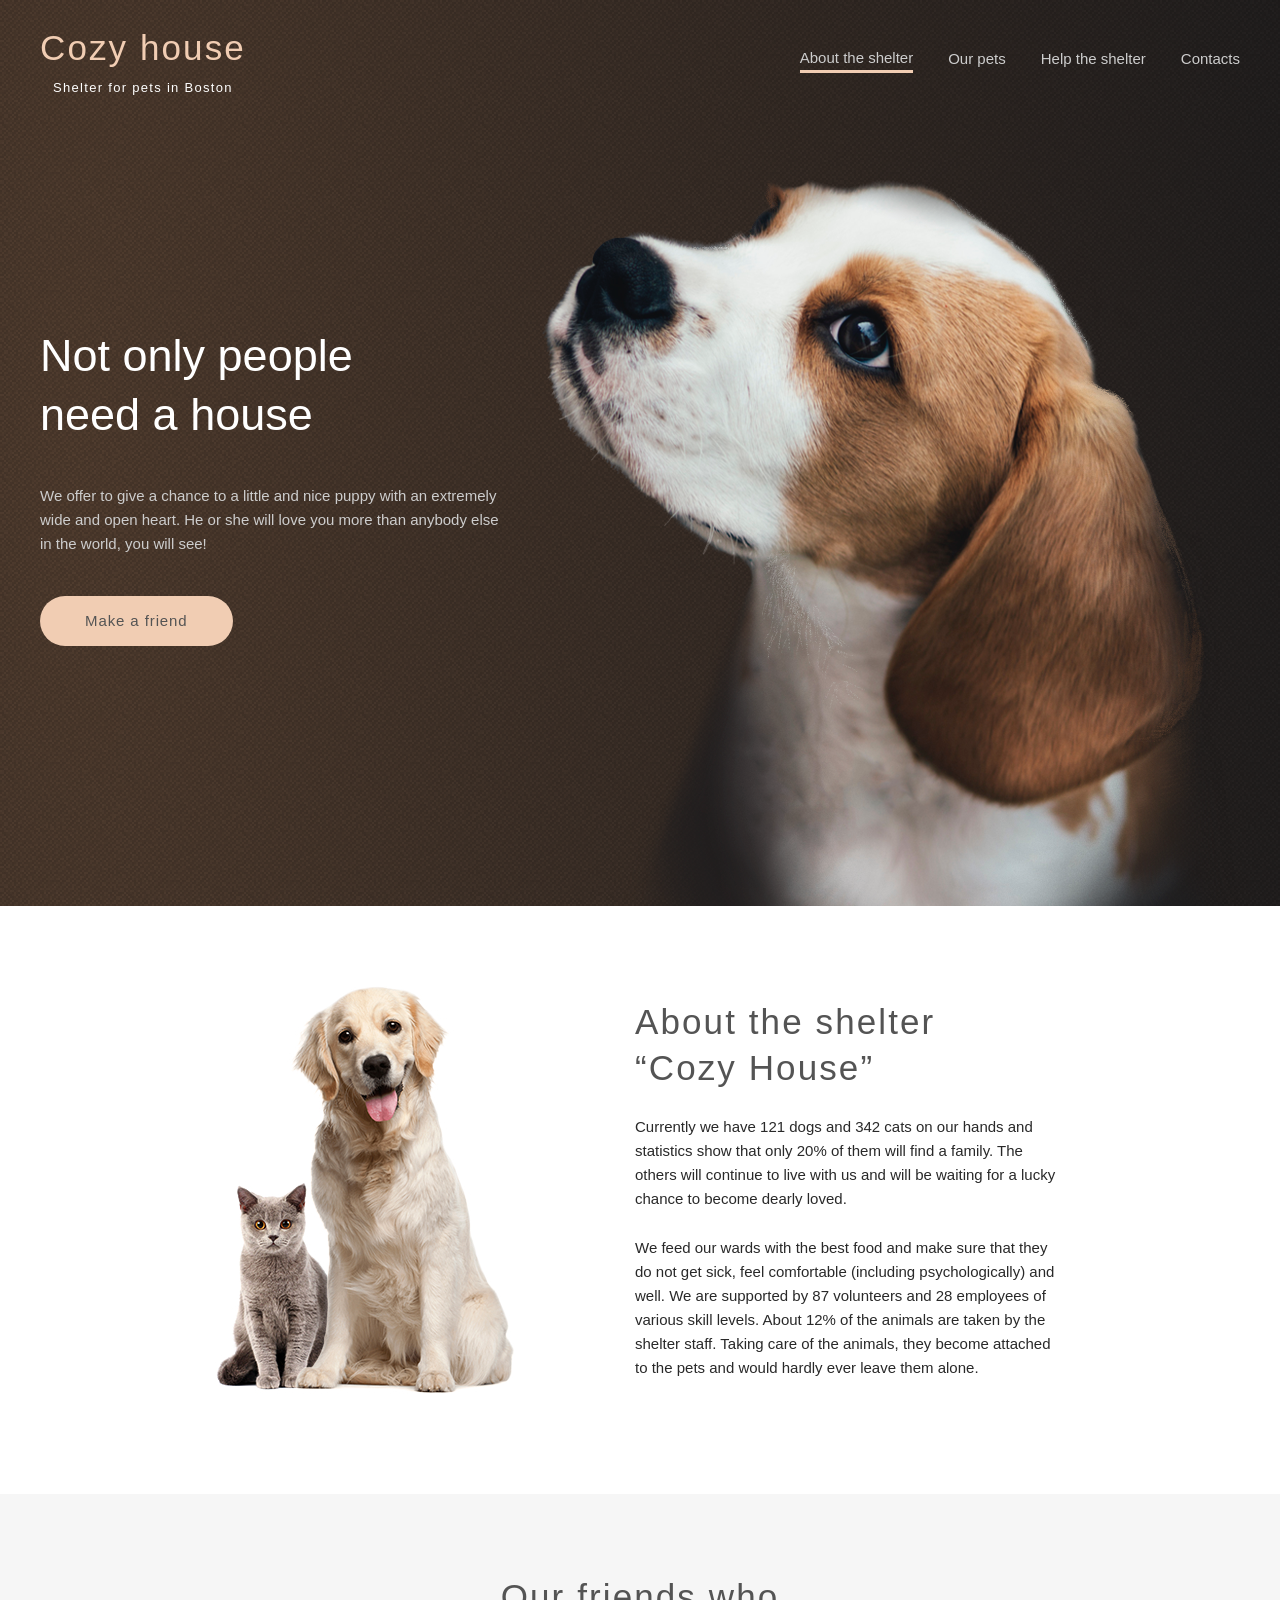
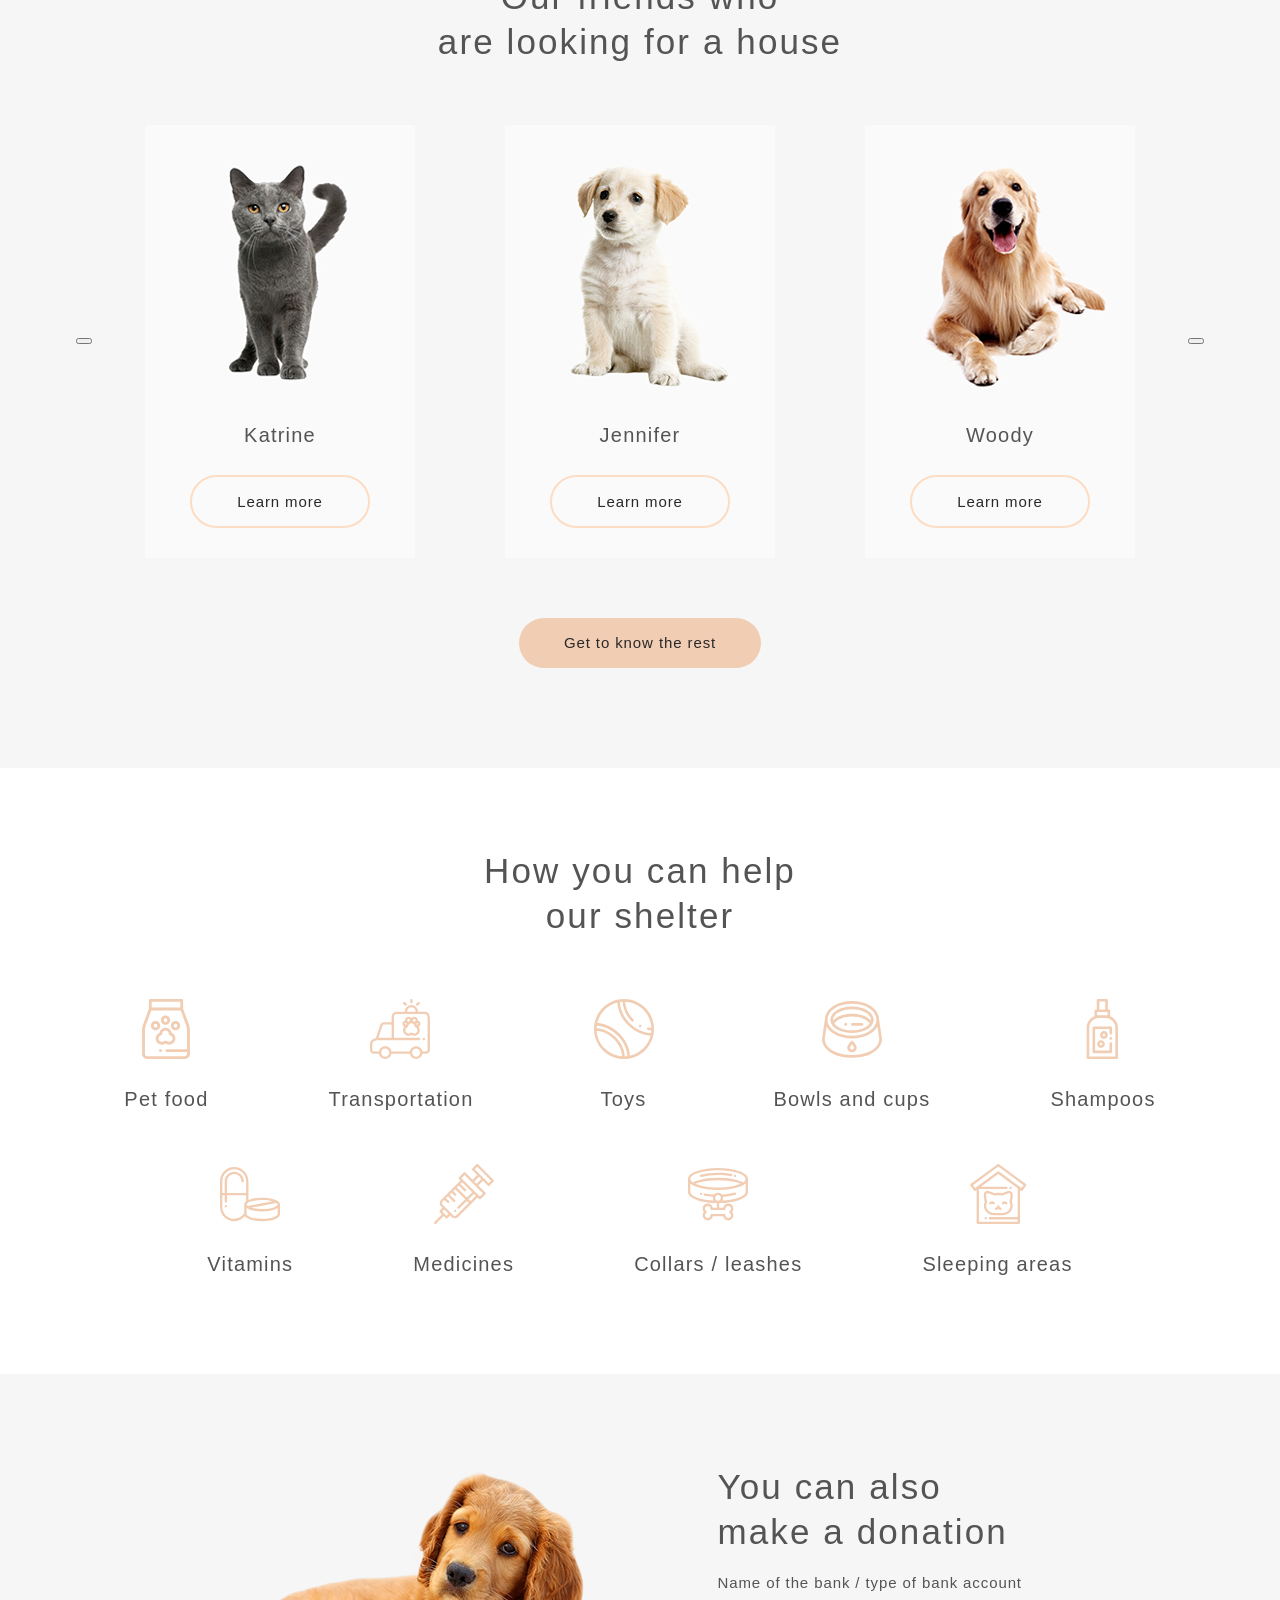
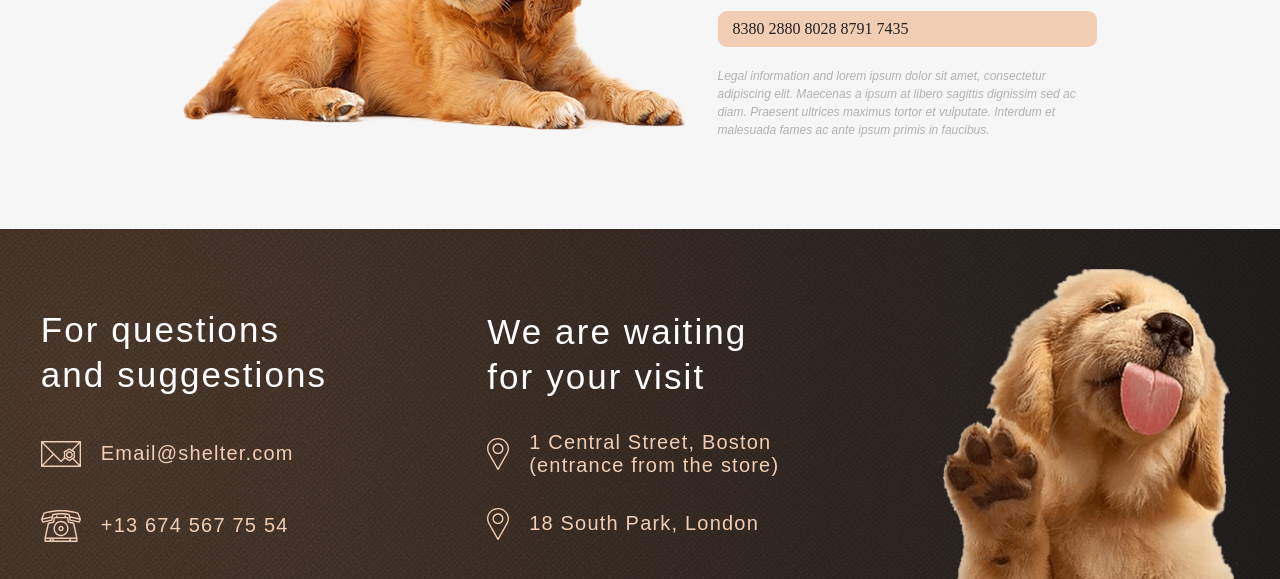
==== index.html @ a7d35040 "style: add style for footer" ====
<!doctype html>
<html lang="en">
  <head>
    <meta charset="UTF-8" />
    <meta name="viewport" content="width=device-width, initial-scale=1.0" />
    <link rel="stylesheet" href="./sass/style.css" />
    <link rel="icon" type="image/jpg" href="./img/about-pets.jpg" />
    <title>Shelter</title>
  </head>
  <body>
    <!-- Header start -->
    <div class="start-screen-wrapper">
      <header class="header">
        <div class="header__container">
          <a href="index.html" class="header__logo">
            <span class="header__title">cozy house</span>
            <span class="header__subtitle">shelter for pets in Boston</span>
          </a>
          <div class="nav">
            <ul class="nav__items">
              <li class="nav__item is-active">
                <a href="#about" class="nav__link">about the shelter</a>
              </li>
              <li class="nav__item">
                <a href="pets.html" class="nav__link">our pets</a>
              </li>
              <li class="nav__item">
                <a href="#help" class="nav__link">help the shelter</a>
              </li>
              <li class="nav__item">
                <a href="#footer" class="nav__link">contacts</a>
              </li>
            </ul>
          </div>
        </div>
      </header>
      <!-- Section startscreen start -->
      <section class="startscreen" id="startscreen">
        <div class="startscreen__content">
          <div class="startscreen__information">
            <h2 class="startscreen__heading">
              not only people<br />need a house
            </h2>
            <p class="startscreen__subheading">
              we offer to give a chance to a little and nice puppy with an
              extremely<br />wide and open heart. He or she will love you more
              than anybody else<br />in the world, you will see!
            </p>
            <a href="#pets" class="startscreen__button">make a friend</a>
          </div>
          <div class="startscreen__image">
            <img
              src="./img/start-screen-puppy.png"
              alt="start-screen-puppy"
              class="startscreen__puppy_image"
            />
          </div>
        </div>
      </section>
      <!-- Section startscreen end -->
    </div>
    <!-- Header end -->
    <!-- Main start -->
    <main>
      <!-- Section about start -->
      <section class="about" id="about">
        <div class="about__content main__content">
          <div class="about__image">
            <img
              src="./img/about-pets.jpg"
              alt="about-pets"
              class="about__pets_image"
            />
          </div>
          <div class="about__information">
            <h3 class="about__heading main__title">
              about the shelter<br />“Cozy House”
            </h3>
            <p class="about__subheading">
              currently we have 121 dogs and 342 cats on our hands and
              statistics show that only 20% of them will find a family. The
              others will continue to live with us and will be waiting for a
              lucky chance to become dearly loved.
            </p>
            <p class="about__subheading">
              we feed our wards with the best food and make sure that they do
              not get sick, feel comfortable (including psychologically) and
              well. We are supported by 87 volunteers and 28 employees of
              various skill levels. About 12% of the animals are taken by the
              shelter staff. Taking care of the animals, they become attached to
              the pets and would hardly ever leave them alone.
            </p>
          </div>
        </div>
      </section>
      <!-- Section pets start -->
      <section class="pets" id="pets">
        <div class="pets__content main__content">
          <h3 class="pets__heading main__title">
            our friends who<br />are looking for a house
          </h3>
          <div class="pets__slider">
            <button
              class="pets__buttons"
              id="prevBtn"
              aria-label="previous slide"
            ></button>
            <div class="pets__cards">
              <div class="pets__card">
                <img
                  src="./img/pets-katrine.png"
                  alt="pets-katrine"
                  class="pets__card_image"
                />
                <p class="pets__cards_desc">katrine</p>
                <a href="#" class="pets__link">learn more</a>
              </div>
              <div class="pets__card">
                <img
                  src=".//img/pets-jennifer.png"
                  alt="pets-jennifer"
                  class="pets__card_image"
                />
                <p class="pets__cards_desc">jennifer</p>
                <a href="#" class="pets__link">learn more</a>
              </div>
              <div class="pets__card">
                <img
                  src="./img/pets-woody.png"
                  alt="pets-woody"
                  class="pets__card_image"
                />
                <p class="pets__cards_desc">woody</p>
                <a href="#" class="pets__link">learn more</a>
              </div>
            </div>
            <button
              class="pets__buttons"
              id="nextBtn"
              aria-label="next slide"
            ></button>
          </div>
          <a href="pets.html" class="pets__button">get to know the rest</a>
        </div>
      </section>
      <!-- Section pets end -->
      <!-- Section help start -->
      <section class="help" id="help">
        <div class="help__content main__content">
          <h3 class="help__heading main__title">
            how you can help<br />
            our shelter
          </h3>
          <div class="help__lists">
            <div class="help__list">
              <img
                src="./img/svg/icon-pet-food.svg"
                alt="icon-pet-food"
                class="help__list_image"
              />
              <h4 class="help__list_text">pet food</h4>
            </div>
            <div class="help__list">
              <img
                src="./img/svg/icon-transportation.svg"
                alt="icon-transportation"
                class="help__list_image"
              />
              <h4 class="help__list_text">transportation</h4>
            </div>
            <div class="help__list">
              <img
                src="./img/svg/icon-toys.svg"
                alt="icon-toys"
                class="help__list_image"
              />
              <h4 class="help__list_text">toys</h4>
            </div>
            <div class="help__list">
              <img
                src="./img/svg/icon-bowls-and-cups.svg"
                alt="icon-bowls-and-cups"
                class="help__list_image"
              />
              <h4 class="help__list_text">bowls and cups</h4>
            </div>
            <div class="help__list">
              <img
                src="./img/svg/icon-shampoos.svg"
                alt="icon-shampoos"
                class="help__list_image"
              />
              <h4 class="help__list_text">shampoos</h4>
            </div>
            <div class="help__list">
              <img
                src="./img/svg/icon-vitamins.svg"
                alt="icon-vitamins"
                class="help__list_image"
              />
              <h4 class="help__list_text">vitamins</h4>
            </div>
            <div class="help__list">
              <img
                src="./img/svg/icon-medicines.svg"
                alt="icon-medicines"
                class="help__list_image"
              />
              <h4 class="help__list_text">medicines</h4>
            </div>
            <div class="help__list">
              <img
                src="./img/svg/icon-collars-leashes.svg"
                alt="icon-collars-leashes"
                class="help__list_image"
              />
              <h4 class="help__list_text">collars / leashes</h4>
            </div>
            <div class="help__list">
              <img
                src="./img/svg/icon-sleeping-area.svg"
                alt="icon-sleeping-area"
                class="help__list_image"
              />
              <h4 class="help__list_text">sleeping areas</h4>
            </div>
          </div>
        </div>
      </section>
      <!-- Section help end -->
      <!-- Section donation start -->
      <section class="donation" id="donation">
        <div class="donation__content main__content">
          <div class="donation__image">
            <img
              src="./img/donation-dog.png"
              alt="donation-dog"
              class="donation__image_dog"
            />
          </div>
          <div class="donation__description">
            <h3 class="donation__heading main__title">
              you can also<br />make a donation
            </h3>
            <h4 class="donation__subheading">
              name of the bank / type of bank account
            </h4>
            <div class="donation__credit">8380 2880 8028 8791 7435</div>
            <p class="donation__information">
              Legal information and lorem ipsum dolor sit amet, consectetur
              adipiscing elit. Maecenas a ipsum at libero sagittis dignissim sed
              ac diam. Praesent ultrices maximus tortor et vulputate. Interdum
              et malesuada fames ac ante ipsum primis in faucibus.
            </p>
          </div>
        </div>
      </section>
      <!-- Section donation end -->
    </main>
    <!-- Main end -->
    <!-- Footer start -->
    <footer class="footer" id="footer">
      <div class="footer__wrapper">
        <div class="footer__content">
          <div class="footer__table footer__table_contact">
            <h3 class="footer__title">for questions<br />and suggestions</h3>
            <div class="footer__mail footer__card">
              <img
                src="./img/svg/icon-email.svg"
                alt="icon-email"
                class="footer__images"
              />
              <a href="mailto:email@shelter.com" class="footer__text"
                >email@shelter.com</a
              >
            </div>
            <div class="footer__phone footer__card">
              <img
                src="./img/svg/icon-phone.svg"
                alt="icon-phone"
                class="footer__images"
              />
              <h4 class="footer__text">+13 674 567 75 54</h4>
            </div>
          </div>
          <div class="footer__table footer__table_location">
            <h3 class="footer__title">we are waiting<br />for your visit</h3>
            <div class="footer__boston footer__card">
              <img
                src="./img/svg/icon-marker.svg"
                alt="icon-marker"
                class="footer__images"
              />
              <h4 class="footer__text">
                1 Central Street, Boston<br />(entrance from the store)
              </h4>
            </div>
            <div class="footer__london footer__card">
              <img
                src="./img/svg/icon-marker.svg"
                alt="icon-marker"
                class="footer__images"
              />
              <h4 class="footer__text">18 South Park, London</h4>
            </div>
          </div>
          <div class="footer__image">
            <img
              src="./img/footer-puppy.png"
              alt="footer-puppy"
              class="footer__image_puppy"
            />
          </div>
        </div>
      </div>
    </footer>
  </body>
</html>
---- sass/style.css ----
/* http://meyerweb.com/eric/tools/css/reset/
   v2.0-modified | 20110126
   License: none (public domain)
*/
html, body, div, span, applet, object, iframe,
h1, h2, h3, h4, h5, h6, p, blockquote, pre,
a, abbr, acronym, address, big, cite, code,
del, dfn, em, img, ins, kbd, q, s, samp,
small, strike, strong, sub, sup, tt, var,
b, u, i, center,
dl, dt, dd, ol, ul, li,
fieldset, form, label, legend,
table, caption, tbody, tfoot, thead, tr, th, td,
article, aside, canvas, details, embed,
figure, figcaption, footer, header, hgroup,
menu, nav, output, ruby, section, summary,
time, mark, audio, video {
  margin: 0;
  padding: 0;
  border: 0;
  font-size: 100%;
  font: inherit;
  vertical-align: baseline;
}

/* make sure to set some focus styles for accessibility */
:focus {
  outline: 0;
}

/* HTML5 display-role reset for older browsers */
article, aside, details, figcaption, figure,
footer, header, hgroup, menu, nav, section {
  display: block;
}

body {
  line-height: 1;
}

ol, ul {
  list-style: none;
}

blockquote, q {
  quotes: none;
}

blockquote:before, blockquote:after,
q:before, q:after {
  content: "";
  content: none;
}

table {
  border-collapse: collapse;
  border-spacing: 0;
}

input[type=search]::-webkit-search-cancel-button,
input[type=search]::-webkit-search-decoration,
input[type=search]::-webkit-search-results-button,
input[type=search]::-webkit-search-results-decoration {
  -webkit-appearance: none;
  -moz-appearance: none;
}

input[type=search] {
  -webkit-appearance: none;
  -moz-appearance: none;
  box-sizing: content-box;
}

textarea {
  overflow: auto;
  vertical-align: top;
  resize: vertical;
}

/**
 * Correct `inline-block` display not defined in IE 6/7/8/9 and Firefox 3.
 */
audio,
canvas,
video {
  display: inline-block;
  *display: inline;
  *zoom: 1;
  max-width: 100%;
}

/**
 * Prevent modern browsers from displaying `audio` without controls.
 * Remove excess height in iOS 5 devices.
 */
audio:not([controls]) {
  display: none;
  height: 0;
}

/**
 * Address styling not present in IE 7/8/9, Firefox 3, and Safari 4.
 * Known issue: no IE 6 support.
 */
[hidden] {
  display: none;
}

/**
 * 1. Correct text resizing oddly in IE 6/7 when body `font-size` is set using
 *    `em` units.
 * 2. Prevent iOS text size adjust after orientation change, without disabling
 *    user zoom.
 */
html {
  font-size: 100%; /* 1 */
  -webkit-text-size-adjust: 100%; /* 2 */
  -ms-text-size-adjust: 100%; /* 2 */
}

/**
 * Address `outline` inconsistency between Chrome and other browsers.
 */
a:focus {
  outline: thin dotted;
}

/**
 * Improve readability when focused and also mouse hovered in all browsers.
 */
a:active,
a:hover {
  outline: 0;
}

/**
 * 1. Remove border when inside `a` element in IE 6/7/8/9 and Firefox 3.
 * 2. Improve image quality when scaled in IE 7.
 */
img {
  border: 0; /* 1 */
  -ms-interpolation-mode: bicubic; /* 2 */
}

/**
 * Address margin not present in IE 6/7/8/9, Safari 5, and Opera 11.
 */
figure {
  margin: 0;
}

/**
 * Correct margin displayed oddly in IE 6/7.
 */
form {
  margin: 0;
}

/**
 * Define consistent border, margin, and padding.
 */
fieldset {
  border: 1px solid #c0c0c0;
  margin: 0 2px;
  padding: 0.35em 0.625em 0.75em;
}

/**
 * 1. Correct color not being inherited in IE 6/7/8/9.
 * 2. Correct text not wrapping in Firefox 3.
 * 3. Correct alignment displayed oddly in IE 6/7.
 */
legend {
  border: 0; /* 1 */
  padding: 0;
  white-space: normal; /* 2 */
  *margin-left: -7px; /* 3 */
}

/**
 * 1. Correct font size not being inherited in all browsers.
 * 2. Address margins set differently in IE 6/7, Firefox 3+, Safari 5,
 *    and Chrome.
 * 3. Improve appearance and consistency in all browsers.
 */
button,
input,
select,
textarea {
  font-size: 100%; /* 1 */
  margin: 0; /* 2 */
  vertical-align: baseline; /* 3 */
  *vertical-align: middle; /* 3 */
}

/**
 * Address Firefox 3+ setting `line-height` on `input` using `!important` in
 * the UA stylesheet.
 */
button,
input {
  line-height: normal;
}

/**
 * Address inconsistent `text-transform` inheritance for `button` and `select`.
 * All other form control elements do not inherit `text-transform` values.
 * Correct `button` style inheritance in Chrome, Safari 5+, and IE 6+.
 * Correct `select` style inheritance in Firefox 4+ and Opera.
 */
button,
select {
  text-transform: none;
}

/**
 * 1. Avoid the WebKit bug in Android 4.0.* where (2) destroys native `audio`
 *    and `video` controls.
 * 2. Correct inability to style clickable `input` types in iOS.
 * 3. Improve usability and consistency of cursor style between image-type
 *    `input` and others.
 * 4. Remove inner spacing in IE 7 without affecting normal text inputs.
 *    Known issue: inner spacing remains in IE 6.
 */
button,
html input[type=button],
input[type=reset],
input[type=submit] {
  -webkit-appearance: button; /* 2 */
  cursor: pointer; /* 3 */
  *overflow: visible; /* 4 */
}

/**
 * Re-set default cursor for disabled elements.
 */
button[disabled],
html input[disabled] {
  cursor: default;
}

/**
 * 1. Address box sizing set to content-box in IE 8/9.
 * 2. Remove excess padding in IE 8/9.
 * 3. Remove excess padding in IE 7.
 *    Known issue: excess padding remains in IE 6.
 */
input[type=checkbox],
input[type=radio] {
  box-sizing: border-box; /* 1 */
  padding: 0; /* 2 */
  *height: 13px; /* 3 */
  *width: 13px; /* 3 */
}

/**
 * 1. Address `appearance` set to `searchfield` in Safari 5 and Chrome.
 * 2. Address `box-sizing` set to `border-box` in Safari 5 and Chrome
 *    (include `-moz` to future-proof).
 */
input[type=search] {
  -webkit-appearance: textfield; /* 1 */ /* 2 */
  box-sizing: content-box;
}

/**
 * Remove inner padding and search cancel button in Safari 5 and Chrome
 * on OS X.
 */
input[type=search]::-webkit-search-cancel-button,
input[type=search]::-webkit-search-decoration {
  -webkit-appearance: none;
}

/**
 * Remove inner padding and border in Firefox 3+.
 */
button::-moz-focus-inner,
input::-moz-focus-inner {
  border: 0;
  padding: 0;
}

/**
 * 1. Remove default vertical scrollbar in IE 6/7/8/9.
 * 2. Improve readability and alignment in all browsers.
 */
textarea {
  overflow: auto; /* 1 */
  vertical-align: top; /* 2 */
}

/**
 * Remove most spacing between table cells.
 */
table {
  border-collapse: collapse;
  border-spacing: 0;
}

html,
button,
input,
select,
textarea {
  color: #222;
}

::-moz-selection {
  background: #b3d4fc;
  text-shadow: none;
}

::selection {
  background: #b3d4fc;
  text-shadow: none;
}

img {
  vertical-align: middle;
}

fieldset {
  border: 0;
  margin: 0;
  padding: 0;
}

textarea {
  resize: vertical;
}

.chromeframe {
  margin: 0.2em 0;
  background: #ccc;
  color: #000;
  padding: 0.2em 0;
}

.start-screen-wrapper {
  background: url(/img/noise_transparent@2x.png), radial-gradient(110.67% 538.64% at 5.73% 50%, #513d2f 0%, #1a1a1c 100%), #211f20;
}

.header .header__container {
  max-width: 1200px;
  padding-top: 25px;
  margin: 0 auto;
  display: flex;
  justify-content: space-between;
  align-items: center;
  flex-direction: row;
  flex-wrap: wrap;
  gap: 0;
}
.header .header__container .header__logo {
  display: flex;
  justify-content: center;
  align-items: center;
  flex-direction: column;
  flex-wrap: wrap;
  gap: 10px;
  text-decoration: none;
}
.header .header__container .header__logo .header__title {
  font-family: "Georgia", "Arial", sans-serif;
  font-size: 35px;
  font-weight: 400;
  line-height: 130%;
  letter-spacing: 0.06em;
  color: #f1cdb3;
}
.header .header__container .header__logo .header__subtitle {
  font-family: "Arial", "Georgia", sans-serif;
  font-weight: 400;
  font-size: 13px;
  letter-spacing: 0.1em;
  color: #ffffff;
}
.header .header__container .header__logo ::first-letter {
  text-transform: uppercase;
}

.startscreen .startscreen__content {
  max-width: 1200px;
  margin: 84px auto 0 auto;
  display: flex;
  justify-content: space-between;
  align-items: center;
  flex-direction: row;
  flex-wrap: wrap;
  gap: 42px;
}
.startscreen .startscreen__information {
  display: flex;
  justify-content: space-between;
  align-items: start;
  flex-direction: column;
  flex-wrap: wrap;
  gap: 40px;
  padding-bottom: 110px;
}
.startscreen .startscreen__information .startscreen__heading {
  font-family: "Georgia", "Arial", sans-serif;
  font-size: 45px;
  font-weight: 400;
  line-height: 130%;
  color: #ffffff;
}
.startscreen .startscreen__information ::first-letter {
  text-transform: uppercase;
}
.startscreen .startscreen__information .startscreen__subheading {
  font-family: "Arial", "Georgia", sans-serif;
  font-size: 15px;
  font-weight: 400;
  line-height: 160%;
  color: #cdcdcd;
}
.startscreen .startscreen__information .startscreen__button {
  font-family: "Georgia", "Arial", sans-serif;
  font-size: 15px;
  font-weight: 400;
  line-height: 130%;
  letter-spacing: 0.06em;
  color: #545454;
  text-decoration: none;
  padding: 15px 45px;
  background-color: #f1cdb3;
  border-radius: 100px;
}
.startscreen .startscreen__information .startscreen__button:hover {
  transition: background-color 0.3s ease;
  background-color: #fddcc4;
}

section {
  margin: 0;
}

.main__content {
  max-width: 1200px;
  margin: 0 auto;
}

::first-letter {
  text-transform: uppercase;
}

.main__title {
  font-family: "Georgia", "Arial", sans-serif;
  font-size: 35px;
  font-weight: 400;
  line-height: 130%;
  letter-spacing: 0.06em;
  color: #545454;
}

.about {
  padding: 80px 0 100px;
  background-color: #ffffff;
}
.about .about__content {
  display: flex;
  justify-content: center;
  align-items: center;
  flex-direction: row;
  flex-wrap: wrap;
  gap: 120px;
}
.about .about__content .about__information {
  max-width: 430px;
  display: flex;
  justify-content: center;
  align-items: start;
  flex-direction: column;
  flex-wrap: wrap;
  gap: 25px;
}
.about .about__content .about__subheading {
  color: #292929;
  font-family: "Arial", "Georgia", sans-serif;
  font-size: 15px;
  font-weight: 400;
  line-height: 160%;
}

.pets {
  padding: 80px 0 100px;
  background-color: #f6f6f6;
}
.pets .pets__content {
  display: flex;
  justify-content: center;
  align-items: center;
  flex-direction: column;
  flex-wrap: wrap;
  gap: 60px;
}
.pets .pets__content .pets__heading {
  text-align: center;
}
.pets .pets__content .pets__button {
  font-family: "Georgia", "Arial", sans-serif;
  font-size: 15px;
  font-weight: 400;
  line-height: 130%;
  letter-spacing: 0.06em;
  color: #292929;
  text-decoration: none;
  padding: 15px 45px;
  background-color: #f1cdb3;
  border-radius: 100px;
}
.pets .pets__content .pets__button:hover {
  transition: background-color 0.3s ease;
  background-color: #fddcc4;
}

.help {
  padding: 80px 0 100px;
  background-color: #ffffff;
}
.help .help__content {
  display: flex;
  justify-content: center;
  align-items: center;
  flex-direction: column;
  flex-wrap: wrap;
  gap: 60px;
}
.help .help__content .help__heading {
  text-align: center;
}
.help .help__content .help__lists {
  display: flex;
  justify-content: center;
  align-items: center;
  flex-direction: row;
  flex-wrap: wrap;
  gap: 55px 120px;
}
.help .help__content .help__lists .help__list {
  display: flex;
  justify-content: center;
  align-items: center;
  flex-direction: column;
  flex-wrap: wrap;
  gap: 30px;
}
.help .help__content .help__lists .help__list .help__list_text {
  font-family: "Georgia", "Arial", sans-serif;
  font-size: 20px;
  font-weight: 400;
  letter-spacing: 0.06em;
  text-align: center;
  color: #545454;
}

.donation {
  padding: 90px 0 90px;
  background-color: #f6f6f6;
}
.donation .donation__content {
  display: flex;
  justify-content: center;
  align-items: center;
  flex-direction: row;
  flex-wrap: wrap;
  gap: 30px;
}
.donation .donation__content .donation__description {
  display: flex;
  justify-content: center;
  align-items: start;
  flex-direction: column;
  flex-wrap: wrap;
  gap: 20px;
  max-width: 380px;
}
.donation .donation__content .donation__description .donation__subheading {
  font-family: "Georgia", "Arial", sans-serif;
  font-weight: 400;
  font-size: 15px;
  letter-spacing: 0.06em;
  color: #545454;
  line-height: 110%;
}
.donation .donation__content .donation__description .donation__credit {
  background-color: #f1cdb3;
  border-radius: 9px;
  padding: 10px 15px;
  max-width: 349px;
  width: 100%;
}
.donation .donation__content .donation__description .donation__information {
  font-family: "Arial", "Georgia", sans-serif;
  font-weight: 400;
  font-style: italic;
  font-size: 12px;
  color: #b2b2b2;
  line-height: 150%;
}

.footer {
  background: url(/img/noise_transparent@2x.png), radial-gradient(110.67% 538.64% at 5.73% 50%, #513d2f 0%, #1a1a1c 100%), #211f20;
}
.footer .footer__wrapper {
  max-width: 1200px;
  margin: 0 auto;
}

.footer__content {
  padding-top: 40px;
  display: flex;
  justify-content: center;
  align-items: center;
  flex-direction: row;
  flex-wrap: wrap;
  gap: 160px;
}
.footer__content .footer__table_contact {
  display: flex;
  justify-content: center;
  align-items: start;
  flex-direction: column;
  flex-wrap: wrap;
  gap: 40px;
}
.footer__content .footer__table_location {
  display: flex;
  justify-content: center;
  align-items: start;
  flex-direction: column;
  flex-wrap: wrap;
  gap: 31px;
}

.footer__title {
  font-family: "Georgia", "Arial", sans-serif;
  font-size: 35px;
  font-weight: 400;
  line-height: 130%;
  letter-spacing: 0.06em;
  color: #ffffff;
}

.footer__card {
  display: flex;
  justify-content: center;
  align-items: center;
  flex-direction: row;
  flex-wrap: wrap;
  gap: 20px;
}
.footer__card .footer__text {
  font-family: "Georgia", "Arial", sans-serif;
  font-weight: 400;
  font-size: 20px;
  letter-spacing: 0.06em;
  color: #545454;
  line-height: 115%;
  color: #f1cdb3;
  text-decoration: none;
}
.footer__card .footer__text:hover {
  cursor: pointer;
  opacity: 0.6;
  transition: opacity 0.3s ease;
}

.nav .nav__items {
  display: flex;
  justify-content: space-between;
  align-items: center;
  flex-direction: row;
  flex-wrap: wrap;
  gap: 35px;
}
.nav .nav__items .is-active {
  color: #ffffff;
}
.nav .nav__items .is-active::after {
  content: "";
  display: block;
  width: 100%;
  height: 3px;
  transition: background-color 0.3s ease;
  background-color: #f1cdb3;
}
.nav .nav__link {
  font-family: "Arial", "Georgia", sans-serif;
  font-weight: 400;
  font-size: 15px;
  line-height: 160%;
  color: #cdcdcd;
  -webkit-text-decoration: #ffffff;
          text-decoration: #ffffff;
}
.nav .nav__link:hover {
  transition: color 0.3s ease;
  color: #ffffff;
}
.nav .nav__link:active::after {
  content: "";
  display: block;
  width: 100%;
  height: 3px;
  transition: background-color 0.3s ease;
  background-color: #f1cdb3;
}
.nav ::first-letter {
  text-transform: uppercase;
}

.pets__slider {
  display: flex;
  justify-content: center;
  align-items: center;
  flex-direction: row;
  flex-wrap: wrap;
  gap: 53px;
}
.pets__slider .pets__cards {
  display: flex;
  justify-content: center;
  align-items: center;
  flex-direction: row;
  flex-wrap: wrap;
  gap: 90px;
}
.pets__slider .pets__cards .pets__card {
  background-color: #fafafa;
  display: flex;
  justify-content: center;
  align-items: center;
  flex-direction: column;
  flex-wrap: wrap;
  gap: 30px;
}
.pets__slider .pets__cards .pets__card:hover {
  cursor: pointer;
  box-shadow: 0 2px 35px 14px rgba(13, 13, 13, 0.04);
  transition: background-color 0.3s ease;
}
.pets__slider .pets__cards .pets__card:hover .pets__card_image {
  background-color: #f6f6f6;
}
.pets__slider .pets__cards .pets__card:hover .pets__link {
  background-color: #fddcc4;
}
.pets__slider .pets__cards .pets__card .pets__cards_desc {
  color: #545454;
  font-family: "Georgia", "Arial", sans-serif;
  font-size: 20px;
  font-weight: 400;
  letter-spacing: 0.06em;
  text-align: center;
}
.pets__slider .pets__cards .pets__card .pets__link {
  margin-bottom: 30px;
  font-family: "Georgia", "Arial", sans-serif;
  font-size: 15px;
  font-weight: 400;
  line-height: 130%;
  letter-spacing: 0.06em;
  color: #292929;
  text-decoration: none;
  padding: 15px 45px;
  background-color: #fafafa;
  border-radius: 100px;
  border: 2px solid #fddcc4;
}/*# sourceMappingURL=style.css.map */
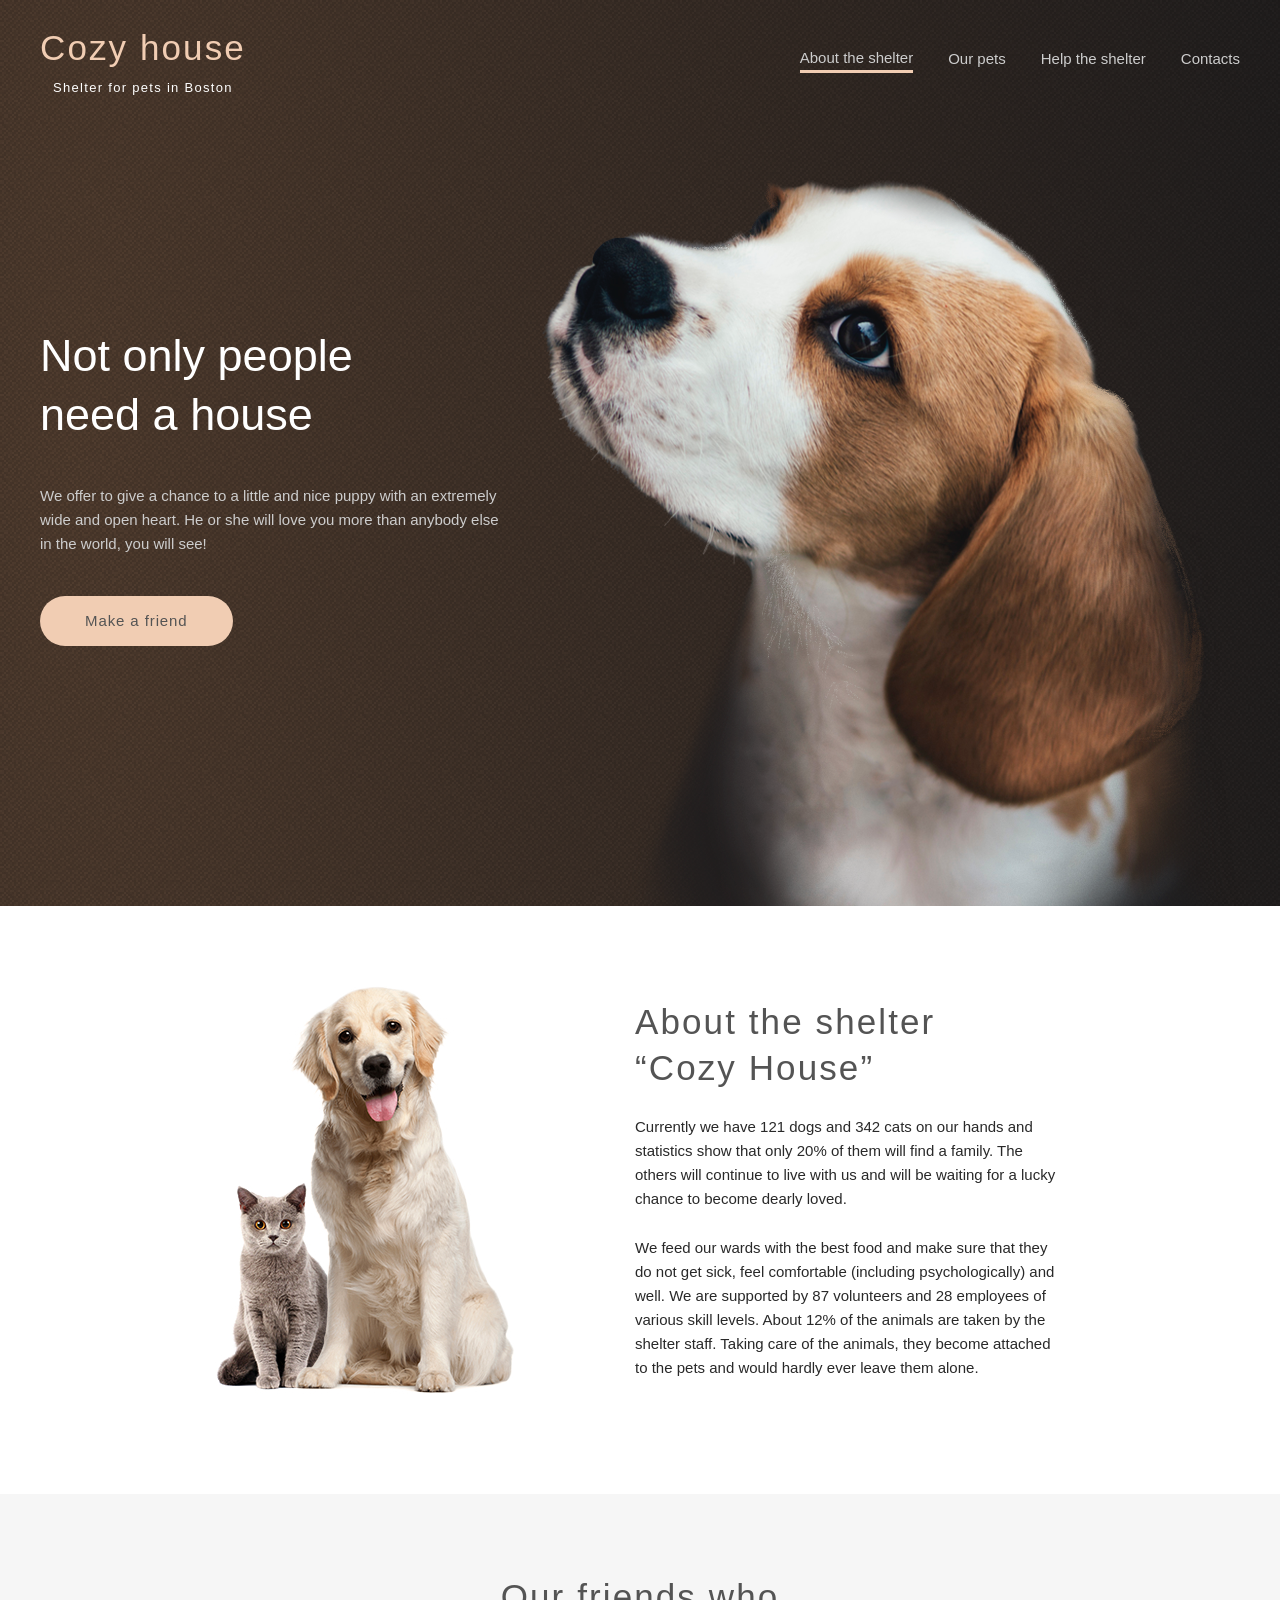
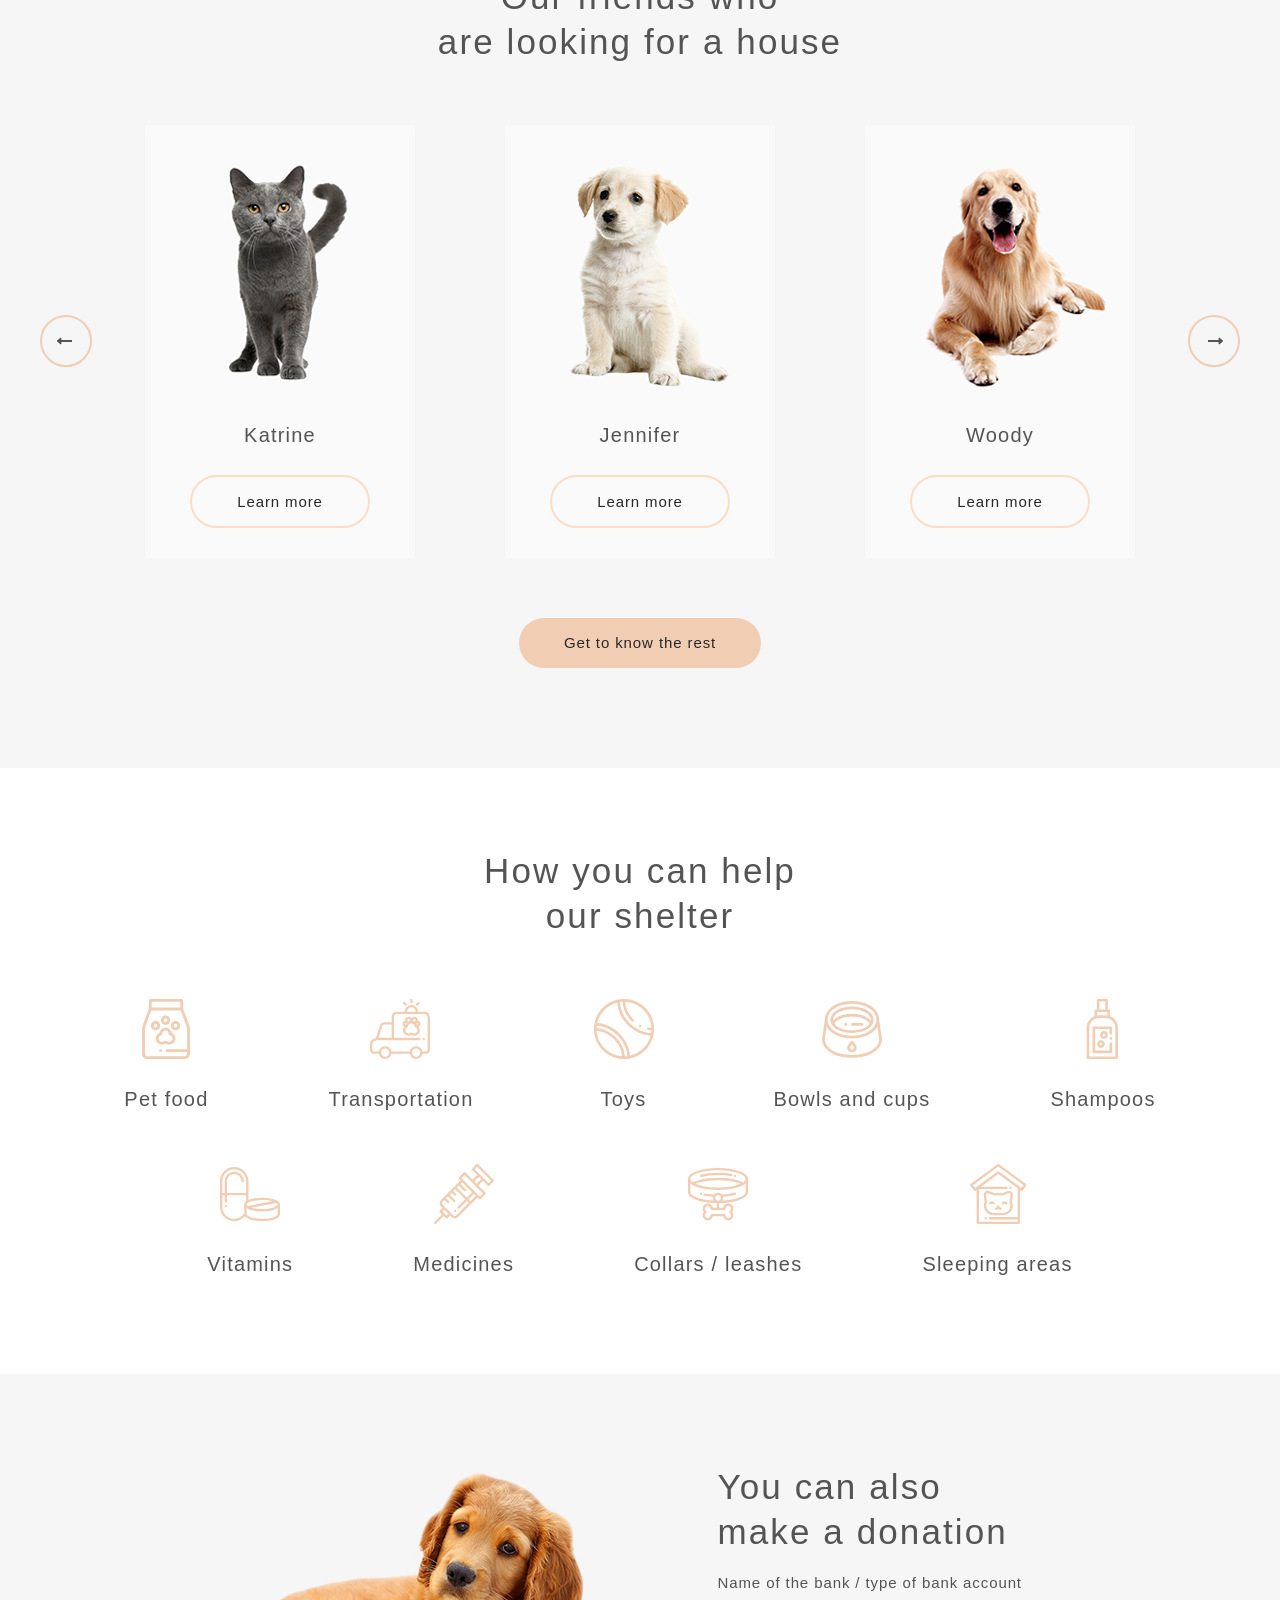
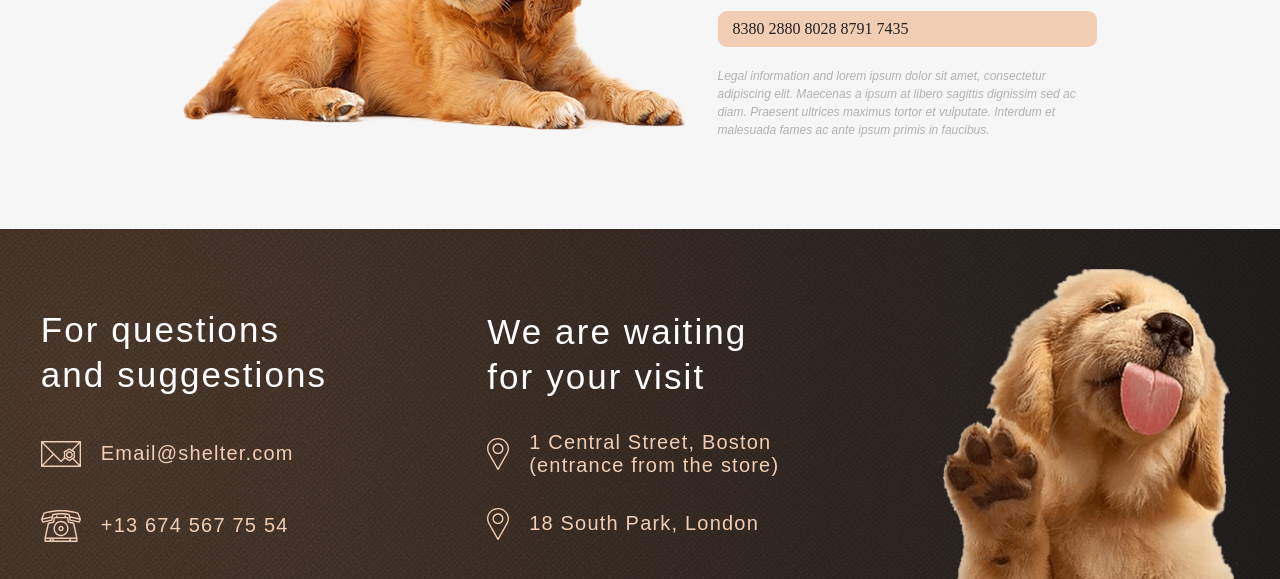
==== commit ac23753b: "style: add style for buttons(main-page)" ====
--- a/index.html
+++ b/index.html
@@ -101,7 +101,7 @@
           </h3>
           <div class="pets__slider">
             <button
-              class="pets__buttons"
+              class="pets__buttons pets__buttons_left"
               id="prevBtn"
               aria-label="previous slide"
             ></button>
@@ -135,7 +135,7 @@
               </div>
             </div>
             <button
-              class="pets__buttons"
+              class="pets__buttons pets__buttons_right"
               id="nextBtn"
               aria-label="next slide"
             ></button>
@@ -280,7 +280,9 @@
                 alt="icon-phone"
                 class="footer__images"
               />
-              <h4 class="footer__text">+13 674 567 75 54</h4>
+              <a href="tel:+136745677554" class="footer__text"
+                >+13 674 567 75 54</a
+              >
             </div>
           </div>
           <div class="footer__table footer__table_location">
@@ -291,9 +293,14 @@
                 alt="icon-marker"
                 class="footer__images"
               />
-              <h4 class="footer__text">
+              <a
+                href="https://maps.google.com/?q=1+Central+Street,+Boston"
+                class="footer__text"
+                target="_blank"
+                rel="noopener noreferrer"
+              >
                 1 Central Street, Boston<br />(entrance from the store)
-              </h4>
+              </a>
             </div>
             <div class="footer__london footer__card">
               <img
@@ -301,7 +308,14 @@
                 alt="icon-marker"
                 class="footer__images"
               />
-              <h4 class="footer__text">18 South Park, London</h4>
+              <a
+                href="https://maps.google.com/?q=18+South+Park,+London"
+                class="footer__text"
+                target="_blank"
+                rel="noopener noreferrer"
+              >
+                18 South Park, London
+              </a>
             </div>
           </div>
           <div class="footer__image">
--- a/sass/style.css
+++ b/sass/style.css
@@ -467,6 +467,13 @@
   flex-wrap: wrap;
   gap: 120px;
 }
+.about .about__content .about__image:hover {
+  cursor: pointer;
+  border-radius: 50%;
+  transform: scale(1.05);
+  box-shadow: 0 2px 35px 14px rgba(13, 13, 13, 0.04);
+  transition: transform 0.3s ease, box-shadow 0.3s ease;
+}
 .about .about__content .about__information {
   max-width: 430px;
   display: flex;
@@ -546,6 +553,14 @@
   flex-direction: column;
   flex-wrap: wrap;
   gap: 30px;
+}
+.help .help__content .help__lists .help__list:hover {
+  cursor: pointer;
+  opacity: 0.9;
+  transition: opacity 0.3s ease;
+}
+.help .help__content .help__lists .help__list:hover .help__list_text {
+  color: #f1cdb3;
 }
 .help .help__content .help__lists .help__list .help__list_text {
   font-family: "Georgia", "Arial", sans-serif;
@@ -652,6 +667,11 @@
   flex-wrap: wrap;
   gap: 20px;
 }
+.footer__card:hover {
+  cursor: pointer;
+  opacity: 0.6;
+  transition: opacity 0.3s ease;
+}
 .footer__card .footer__text {
   font-family: "Georgia", "Arial", sans-serif;
   font-weight: 400;
@@ -661,11 +681,6 @@
   line-height: 115%;
   color: #f1cdb3;
   text-decoration: none;
-}
-.footer__card .footer__text:hover {
-  cursor: pointer;
-  opacity: 0.6;
-  transition: opacity 0.3s ease;
 }
 
 .nav .nav__items {
@@ -769,4 +784,43 @@
   background-color: #fafafa;
   border-radius: 100px;
   border: 2px solid #fddcc4;
+}
+
+.pets__buttons {
+  width: 52px;
+  height: 52px;
+  border-radius: 100px;
+  border: 2px solid #f1cdb3;
+  background-color: #f6f6f6;
+  cursor: pointer;
+  position: relative;
+}
+.pets__buttons::before {
+  content: "";
+  position: absolute;
+  top: 50%;
+  left: 18px;
+  width: 14px;
+  height: 2px;
+  background-color: #545454;
+  transform: translateY(-50%);
+}
+.pets__buttons::after {
+  content: "";
+  position: absolute;
+  top: 50%;
+  left: 27px;
+  width: 3px;
+  height: 3px;
+  border-top: 2px solid #545454;
+  border-right: 2px solid #545454;
+  transform: translateY(-50%) rotate(45deg);
+}
+.pets__buttons:hover {
+  background-color: #fddcc4;
+  border-color: #fddcc4;
+}
+
+.pets__buttons_left {
+  transform: rotate(180deg);
 }/*# sourceMappingURL=style.css.map */
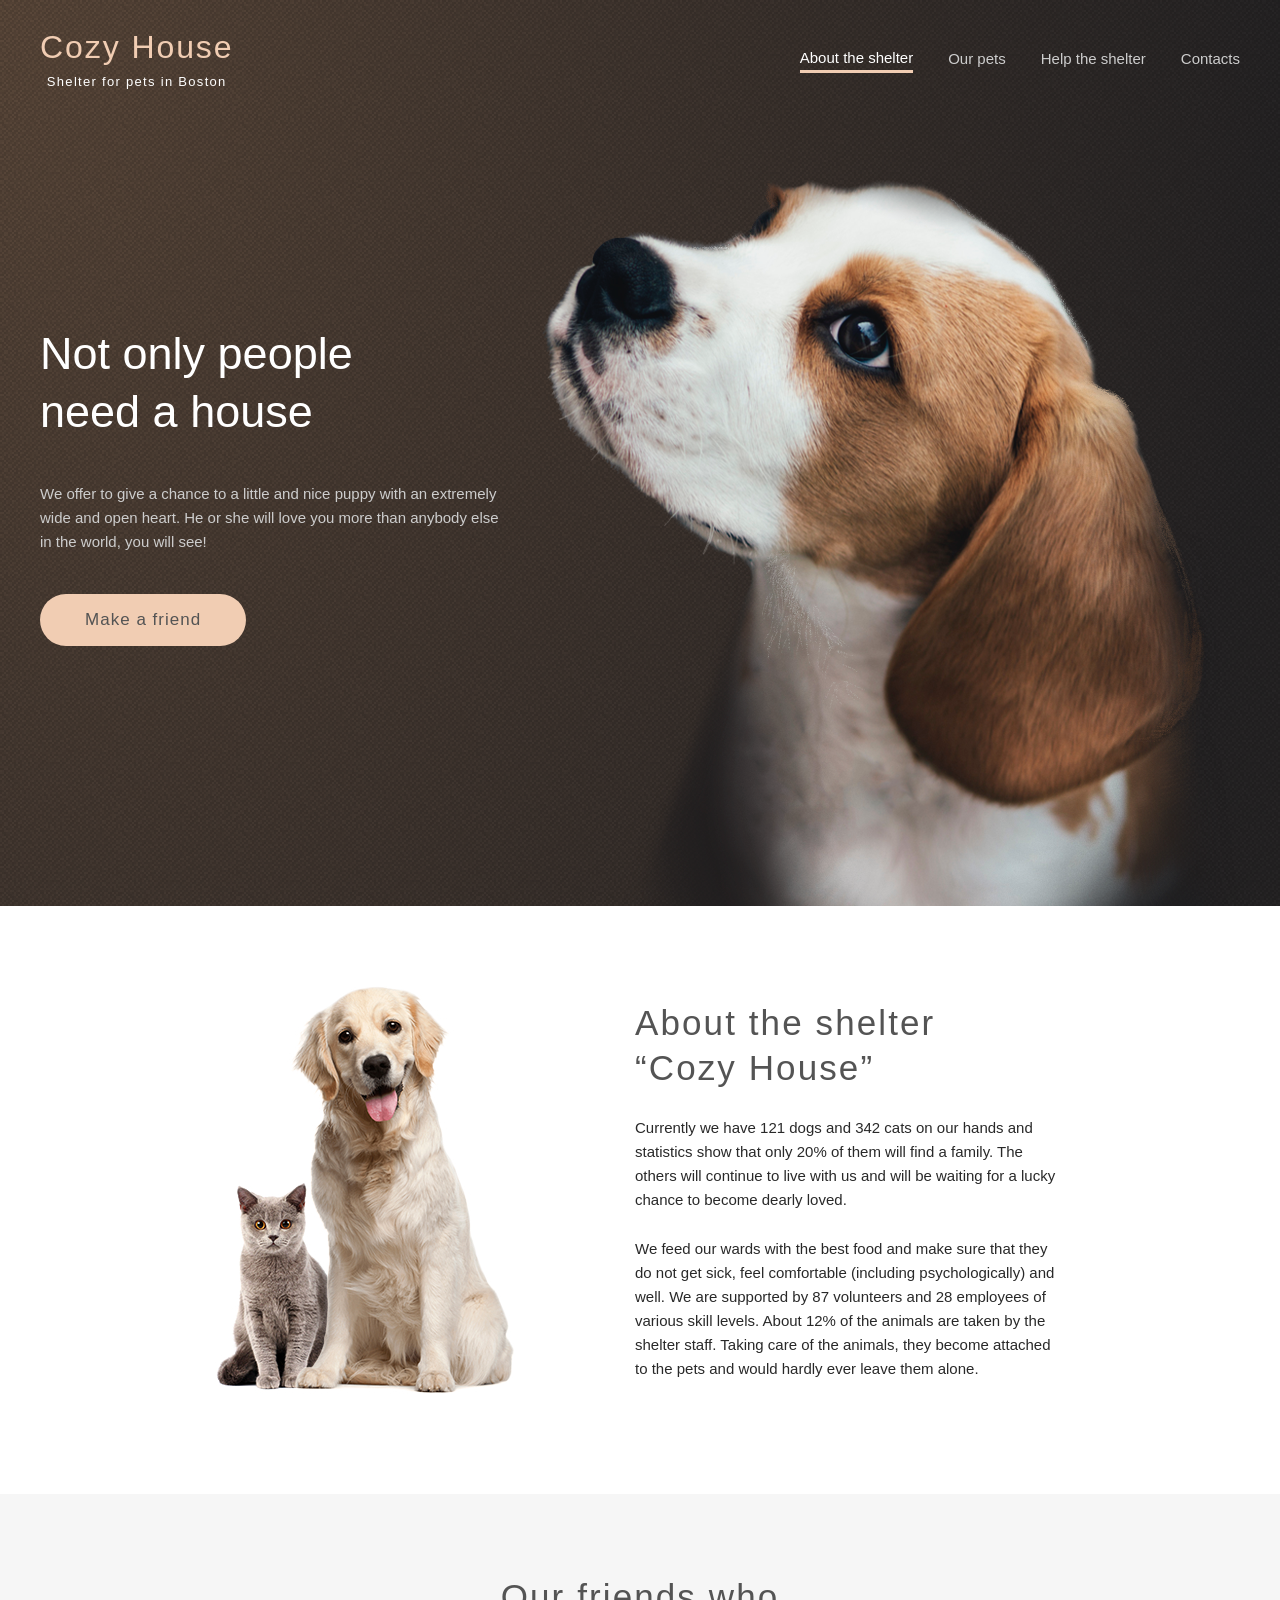
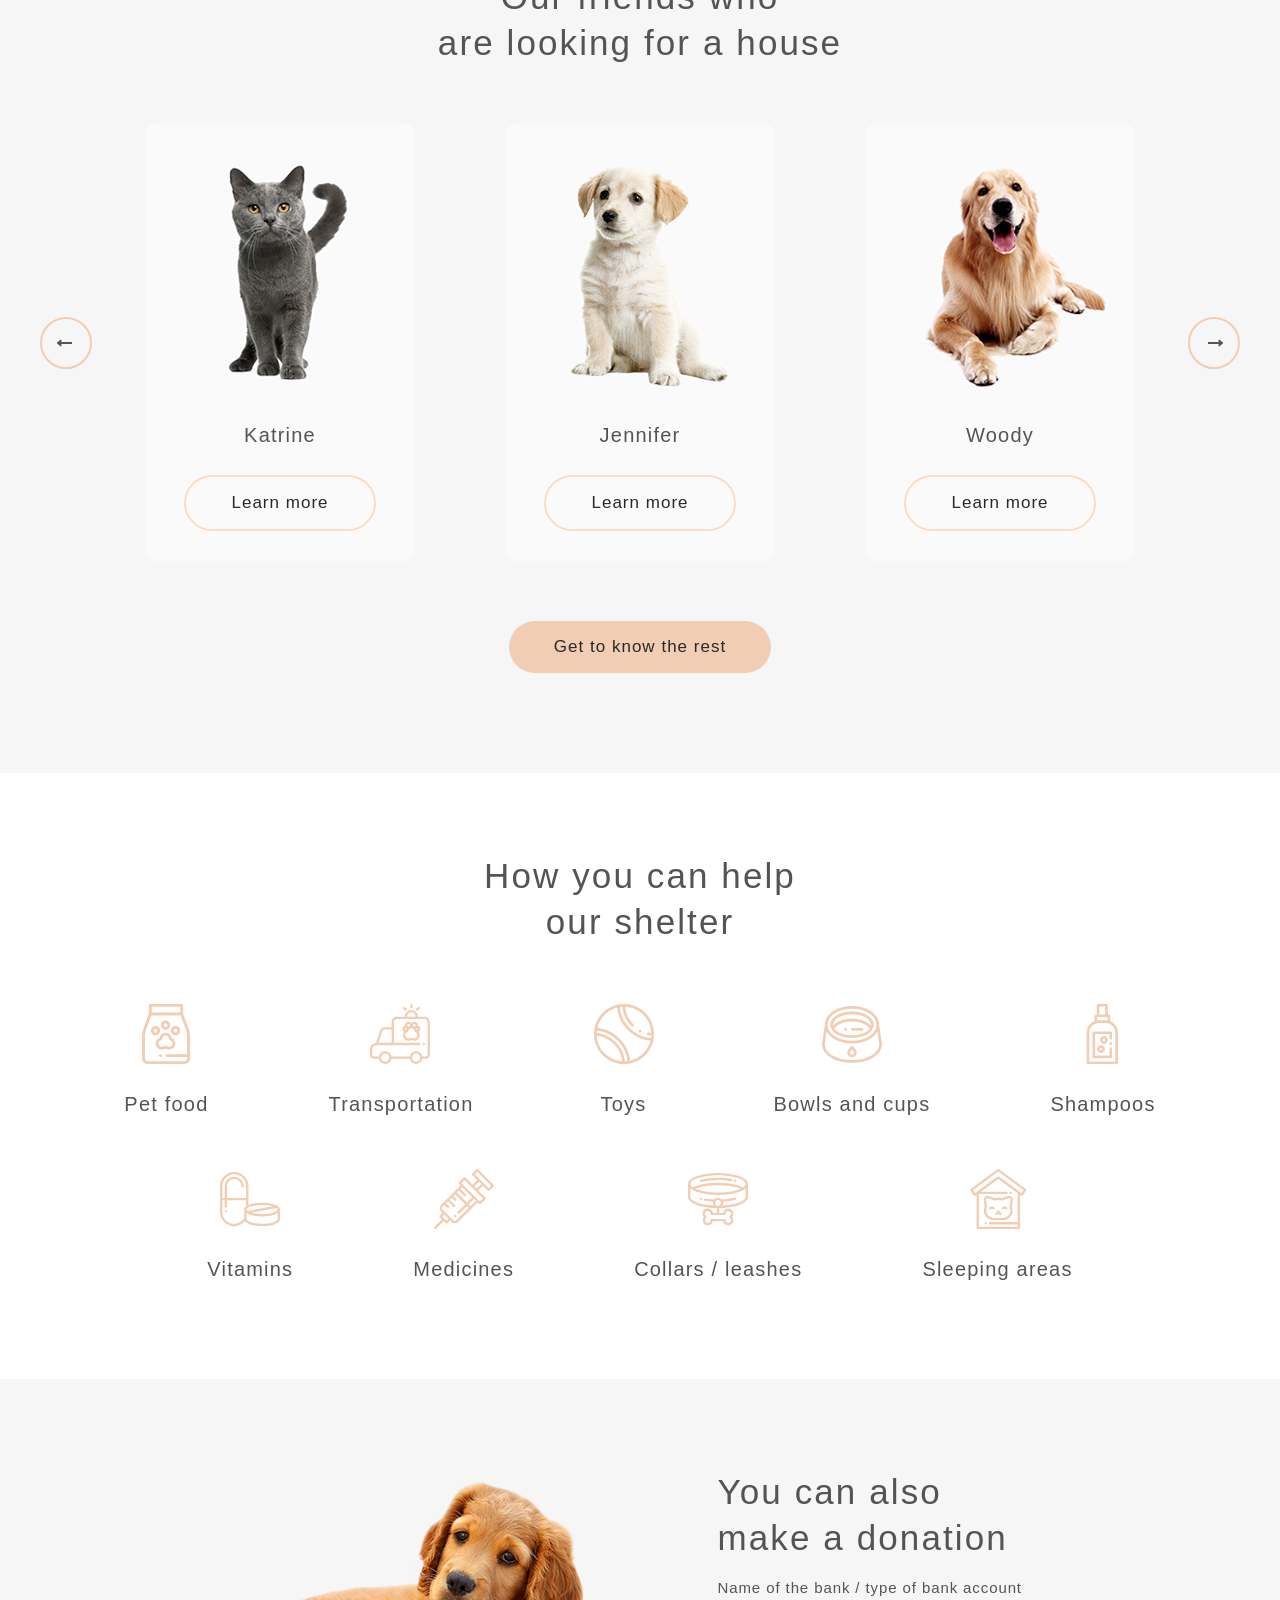
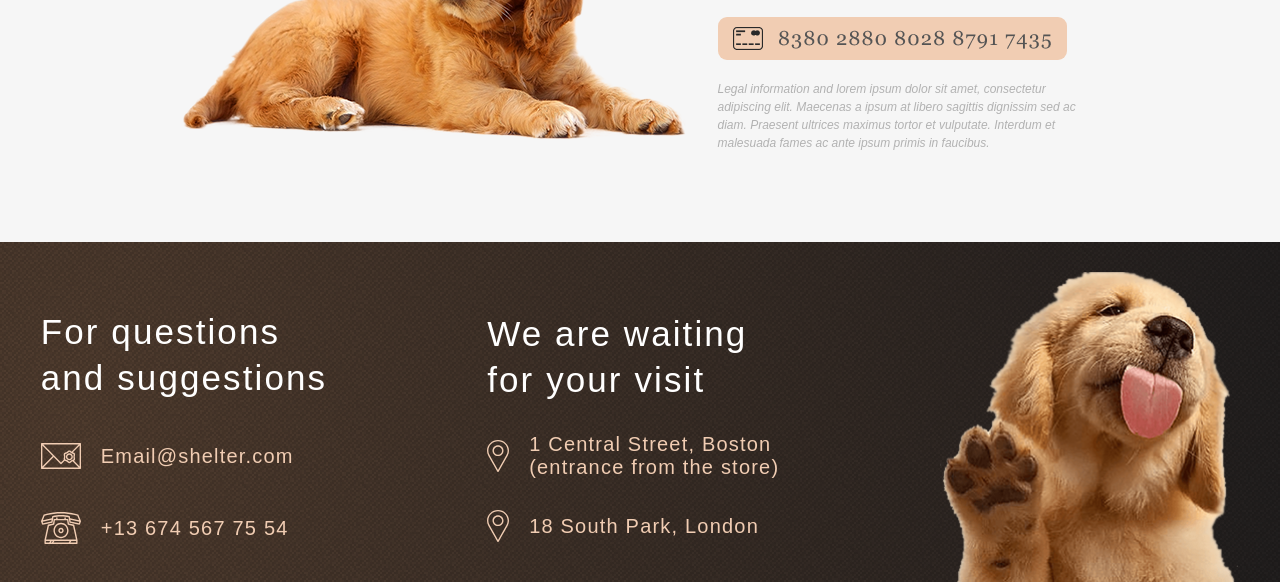
==== commit 636253a1: "media: add style for main-page on media(max-width: 768px)" ====
--- a/index.html
+++ b/index.html
@@ -13,7 +13,7 @@
       <header class="header">
         <div class="header__container">
           <a href="index.html" class="header__logo">
-            <span class="header__title">cozy house</span>
+            <span class="header__title">cozy House</span>
             <span class="header__subtitle">shelter for pets in Boston</span>
           </a>
           <div class="nav">
@@ -245,7 +245,12 @@
             <h4 class="donation__subheading">
               name of the bank / type of bank account
             </h4>
-            <div class="donation__credit">8380 2880 8028 8791 7435</div>
+            <div class="donation__credit">
+              <img
+                src="./img/credit-card-content.png"
+                alt="credit-card-content"
+              />
+            </div>
             <p class="donation__information">
               Legal information and lorem ipsum dolor sit amet, consectetur
               adipiscing elit. Maecenas a ipsum at libero sagittis dignissim sed
--- a/sass/style.css
+++ b/sass/style.css
@@ -338,12 +338,15 @@
 }
 
 .start-screen-wrapper {
-  background: url(/img/noise_transparent@2x.png), radial-gradient(110.67% 538.64% at 5.73% 50%, #513d2f 0%, #1a1a1c 100%), #211f20;
-}
-
+  background: url(/img/noise_transparent@2x.png), radial-gradient(100% 215.42% at 0% 0%, #5b483a 0%, #262425 100%), #211f20;
+}
+
+.header {
+  margin: 0;
+}
 .header .header__container {
   max-width: 1200px;
-  padding-top: 25px;
+  padding-top: 30px;
   margin: 0 auto;
   display: flex;
   justify-content: space-between;
@@ -351,6 +354,11 @@
   flex-direction: row;
   flex-wrap: wrap;
   gap: 0;
+}
+@media (max-width: 768px) {
+  .header .header__container {
+    max-width: 708px;
+  }
 }
 .header .header__container .header__logo {
   display: flex;
@@ -361,11 +369,15 @@
   gap: 10px;
   text-decoration: none;
 }
+.header .header__container .header__logo:hover {
+  opacity: 0.6;
+  transition: opacity 0.3s ease;
+}
 .header .header__container .header__logo .header__title {
   font-family: "Georgia", "Arial", sans-serif;
-  font-size: 35px;
-  font-weight: 400;
-  line-height: 130%;
+  font-size: 32px;
+  font-weight: 400;
+  line-height: 110%;
   letter-spacing: 0.06em;
   color: #f1cdb3;
 }
@@ -382,13 +394,35 @@
 
 .startscreen .startscreen__content {
   max-width: 1200px;
-  margin: 84px auto 0 auto;
+  margin: 90px auto 0 auto;
   display: flex;
   justify-content: space-between;
   align-items: center;
   flex-direction: row;
   flex-wrap: wrap;
   gap: 42px;
+}
+@media (max-width: 768px) {
+  .startscreen .startscreen__content {
+    margin: 60px auto 0 auto;
+    display: flex;
+    justify-content: center;
+    align-items: center;
+    flex-direction: row;
+    flex-wrap: wrap;
+    gap: 100px;
+  }
+  .startscreen .startscreen__content .startscreen__image {
+    display: flex;
+    justify-content: flex-end;
+    width: 100%;
+    padding-right: 28px;
+  }
+}
+@media (max-width: 768px) and (max-width: 768px) {
+  .startscreen .startscreen__content .startscreen__puppy_image {
+    max-width: 569px;
+  }
 }
 .startscreen .startscreen__information {
   display: flex;
@@ -397,7 +431,12 @@
   flex-direction: column;
   flex-wrap: wrap;
   gap: 40px;
-  padding-bottom: 110px;
+  padding-bottom: 114px;
+}
+@media (max-width: 768px) {
+  .startscreen .startscreen__information {
+    padding-bottom: 0;
+  }
 }
 .startscreen .startscreen__information .startscreen__heading {
   font-family: "Georgia", "Arial", sans-serif;
@@ -418,7 +457,7 @@
 }
 .startscreen .startscreen__information .startscreen__button {
   font-family: "Georgia", "Arial", sans-serif;
-  font-size: 15px;
+  font-size: 17px;
   font-weight: 400;
   line-height: 130%;
   letter-spacing: 0.06em;
@@ -431,6 +470,11 @@
 .startscreen .startscreen__information .startscreen__button:hover {
   transition: background-color 0.3s ease;
   background-color: #fddcc4;
+}
+@media (max-width: 768px) {
+  .startscreen .startscreen__information .startscreen__button {
+    align-self: center;
+  }
 }
 
 section {
@@ -474,6 +518,16 @@
   box-shadow: 0 2px 35px 14px rgba(13, 13, 13, 0.04);
   transition: transform 0.3s ease, box-shadow 0.3s ease;
 }
+@media (max-width: 768px) {
+  .about .about__content {
+    display: flex;
+    justify-content: center;
+    align-items: center;
+    flex-direction: column-reverse;
+    flex-wrap: wrap;
+    gap: 80px;
+  }
+}
 .about .about__content .about__information {
   max-width: 430px;
   display: flex;
@@ -508,7 +562,7 @@
 }
 .pets .pets__content .pets__button {
   font-family: "Georgia", "Arial", sans-serif;
-  font-size: 15px;
+  font-size: 17px;
   font-weight: 400;
   line-height: 130%;
   letter-spacing: 0.06em;
@@ -546,6 +600,16 @@
   flex-wrap: wrap;
   gap: 55px 120px;
 }
+@media (max-width: 768px) {
+  .help .help__content .help__lists {
+    display: flex;
+    justify-content: center;
+    align-items: center;
+    flex-direction: row;
+    flex-wrap: wrap;
+    gap: 55px 60px;
+  }
+}
 .help .help__content .help__lists .help__list {
   display: flex;
   justify-content: center;
@@ -553,6 +617,11 @@
   flex-direction: column;
   flex-wrap: wrap;
   gap: 30px;
+}
+@media (max-width: 768px) {
+  .help .help__content .help__lists .help__list {
+    width: 170px;
+  }
 }
 .help .help__content .help__lists .help__list:hover {
   cursor: pointer;
@@ -583,6 +652,16 @@
   flex-wrap: wrap;
   gap: 30px;
 }
+@media (max-width: 768px) {
+  .donation .donation__content {
+    display: flex;
+    justify-content: center;
+    align-items: center;
+    flex-direction: column-reverse;
+    flex-wrap: wrap;
+    gap: 60px;
+  }
+}
 .donation .donation__content .donation__description {
   display: flex;
   justify-content: center;
@@ -601,11 +680,13 @@
   line-height: 110%;
 }
 .donation .donation__content .donation__description .donation__credit {
+  box-sizing: border-box;
   background-color: #f1cdb3;
   border-radius: 9px;
   padding: 10px 15px;
   max-width: 349px;
   width: 100%;
+  height: 43px;
 }
 .donation .donation__content .donation__description .donation__information {
   font-family: "Arial", "Georgia", sans-serif;
@@ -625,13 +706,24 @@
 }
 
 .footer__content {
-  padding-top: 40px;
+  padding-top: 30px;
   display: flex;
   justify-content: center;
   align-items: center;
   flex-direction: row;
   flex-wrap: wrap;
   gap: 160px;
+}
+@media (max-width: 768px) {
+  .footer__content {
+    display: flex;
+    justify-content: center;
+    align-items: center;
+    flex-direction: row;
+    flex-wrap: wrap;
+    gap: 65px;
+    padding-top: 35px;
+  }
 }
 .footer__content .footer__table_contact {
   display: flex;
@@ -683,6 +775,196 @@
   text-decoration: none;
 }
 
+.pets__wrapper {
+  background-color: #ffffff;
+}
+
+.header__pets .pets__container {
+  max-width: 1200px;
+  padding: 30px 0;
+  margin: 0 auto;
+  display: flex;
+  justify-content: space-between;
+  align-items: center;
+  flex-direction: row;
+  flex-wrap: wrap;
+  gap: 0;
+}
+.header__pets .pets__container .pets__logo {
+  display: flex;
+  justify-content: center;
+  align-items: center;
+  flex-direction: column;
+  flex-wrap: wrap;
+  gap: 10px;
+  text-decoration: none;
+}
+.header__pets .pets__container .pets__logo:hover {
+  opacity: 0.6;
+  transition: opacity 0.3s ease;
+}
+.header__pets .pets__container .pets__logo .pets__title {
+  font-family: "Georgia", "Arial", sans-serif;
+  font-size: 35px;
+  font-weight: 400;
+  line-height: 130%;
+  letter-spacing: 0.06em;
+  color: #545454;
+}
+.header__pets .pets__container .pets__logo .pets__subtitle {
+  font-family: "Arial", "Georgia", sans-serif;
+  font-weight: 400;
+  font-size: 13px;
+  letter-spacing: 0.1em;
+  color: #545454;
+}
+.header__pets .pets__container .pets__logo ::first-letter {
+  text-transform: uppercase;
+}
+
+.nav__pets .pets__items {
+  display: flex;
+  justify-content: space-between;
+  align-items: center;
+  flex-direction: row;
+  flex-wrap: wrap;
+  gap: 35px;
+}
+.nav__pets .pets__items .is-active .pets__link {
+  color: #292929;
+}
+.nav__pets .pets__items .is-active::after {
+  content: "";
+  display: block;
+  width: 100%;
+  height: 3px;
+  transition: background-color 0.3s ease;
+  background-color: #f1cdb3;
+}
+.nav__pets .pets__link {
+  font-family: "Arial", "Georgia", sans-serif;
+  font-weight: 400;
+  font-size: 15px;
+  line-height: 160%;
+  color: #545454;
+  -webkit-text-decoration: #ffffff;
+          text-decoration: #ffffff;
+}
+.nav__pets .pets__link:hover {
+  transition: color 0.3s ease;
+  color: #292929;
+}
+.nav__pets .pets__link:active::after {
+  content: "";
+  display: block;
+  width: 100%;
+  height: 3px;
+  transition: background-color 0.3s ease;
+  background-color: #f1cdb3;
+}
+.nav__pets ::first-letter {
+  text-transform: uppercase;
+}
+
+.section {
+  margin: 0;
+}
+
+.animals {
+  background-color: #f6f6f6;
+  padding: 60px 0 100px;
+}
+.animals .animals__content {
+  display: flex;
+  justify-content: center;
+  align-items: center;
+  flex-direction: column;
+  flex-wrap: wrap;
+  gap: 45px;
+}
+.animals .animals__content .pets__heading {
+  text-align: center;
+}
+.animals .animals__content .animals__buttons {
+  display: flex;
+  justify-content: center;
+  align-items: center;
+  flex-direction: row;
+  flex-wrap: wrap;
+  gap: 20px;
+}
+.animals .animals__content .animals__buttons .animals__button {
+  display: flex;
+  justify-content: center;
+  align-items: center;
+  flex-direction: row;
+  flex-wrap: wrap;
+  gap: 10px;
+  box-sizing: border-box;
+  width: 52px;
+  height: 52px;
+  border: 2px solid #f1cdb3;
+  border-radius: 100px;
+}
+.animals .animals__content .animals__buttons .animals__button:hover {
+  cursor: pointer;
+  background-color: #fddcc4;
+  border-color: #fddcc4;
+}
+.animals .animals__content .animals__buttons .animals__button_left {
+  transform: rotate(180deg);
+}
+.animals .animals__content .pets__cards {
+  padding: 15px 0;
+  display: grid;
+  grid-template-columns: repeat(4, 1fr);
+  grid-template-rows: repeat(2, 1fr);
+  gap: 30px 40px;
+}
+.animals .animals__content .pets__cards .pets__card {
+  background-color: #fafafa;
+  border-radius: 9px;
+  transition: box-shadow 0.3s ease;
+  display: flex;
+  justify-content: center;
+  align-items: center;
+  flex-direction: column;
+  flex-wrap: wrap;
+  gap: 30px;
+}
+.animals .animals__content .pets__cards .pets__card .pets__link {
+  transition: background-color 0.3s ease;
+}
+.animals .animals__content .pets__cards .pets__card:hover {
+  cursor: pointer;
+  box-shadow: 0 2px 35px 14px rgba(13, 13, 13, 0.04);
+}
+.animals .animals__content .pets__cards .pets__card:hover .pets__link {
+  background-color: #fddcc4;
+}
+.animals .animals__content .pets__cards .pets__card .pets__cards_desc {
+  color: #545454;
+  font-family: "Georgia", "Arial", sans-serif;
+  font-size: 20px;
+  font-weight: 400;
+  letter-spacing: 0.06em;
+  text-align: center;
+}
+.animals .animals__content .pets__cards .pets__card .pets__link {
+  margin-bottom: 30px;
+  font-family: "Georgia", "Arial", sans-serif;
+  font-size: 17px;
+  font-weight: 400;
+  line-height: 130%;
+  letter-spacing: 0.06em;
+  color: #292929;
+  text-decoration: none;
+  padding: 15px 45px;
+  background-color: #fafafa;
+  border-radius: 100px;
+  border: 2px solid #fddcc4;
+}
+
 .nav .nav__items {
   display: flex;
   justify-content: space-between;
@@ -691,7 +973,7 @@
   flex-wrap: wrap;
   gap: 35px;
 }
-.nav .nav__items .is-active {
+.nav .nav__items .is-active .nav__link {
   color: #ffffff;
 }
 .nav .nav__items .is-active::after {
@@ -735,6 +1017,17 @@
   flex-wrap: wrap;
   gap: 53px;
 }
+@media (max-width: 768px) {
+  .pets__slider {
+    max-width: 708px;
+    display: flex;
+    justify-content: center;
+    align-items: center;
+    flex-direction: row;
+    flex-wrap: wrap;
+    gap: 12px;
+  }
+}
 .pets__slider .pets__cards {
   display: flex;
   justify-content: center;
@@ -742,27 +1035,44 @@
   flex-direction: row;
   flex-wrap: wrap;
   gap: 90px;
+  overflow: hidden;
+}
+@media (max-width: 768px) {
+  .pets__slider .pets__cards {
+    display: flex;
+    justify-content: center;
+    align-items: center;
+    flex-direction: row;
+    flex-wrap: wrap;
+    gap: 40px;
+  }
 }
 .pets__slider .pets__cards .pets__card {
   background-color: #fafafa;
+  transition: box-shadow 0.3s ease;
   display: flex;
   justify-content: center;
   align-items: center;
   flex-direction: column;
   flex-wrap: wrap;
   gap: 30px;
+  border-radius: 9px;
+}
+.pets__slider .pets__cards .pets__card .pets__link {
+  transition: background-color 0.3s ease;
 }
 .pets__slider .pets__cards .pets__card:hover {
   cursor: pointer;
   box-shadow: 0 2px 35px 14px rgba(13, 13, 13, 0.04);
-  transition: background-color 0.3s ease;
-}
-.pets__slider .pets__cards .pets__card:hover .pets__card_image {
-  background-color: #f6f6f6;
 }
 .pets__slider .pets__cards .pets__card:hover .pets__link {
   background-color: #fddcc4;
 }
+@media (max-width: 768px) {
+  .pets__slider .pets__cards .pets__card:nth-child(n+3) {
+    display: none;
+  }
+}
 .pets__slider .pets__cards .pets__card .pets__cards_desc {
   color: #545454;
   font-family: "Georgia", "Arial", sans-serif;
@@ -774,7 +1084,7 @@
 .pets__slider .pets__cards .pets__card .pets__link {
   margin-bottom: 30px;
   font-family: "Georgia", "Arial", sans-serif;
-  font-size: 15px;
+  font-size: 17px;
   font-weight: 400;
   line-height: 130%;
   letter-spacing: 0.06em;
@@ -823,4 +1133,8 @@
 
 .pets__buttons_left {
   transform: rotate(180deg);
+}
+
+html {
+  scroll-behavior: smooth;
 }/*# sourceMappingURL=style.css.map */
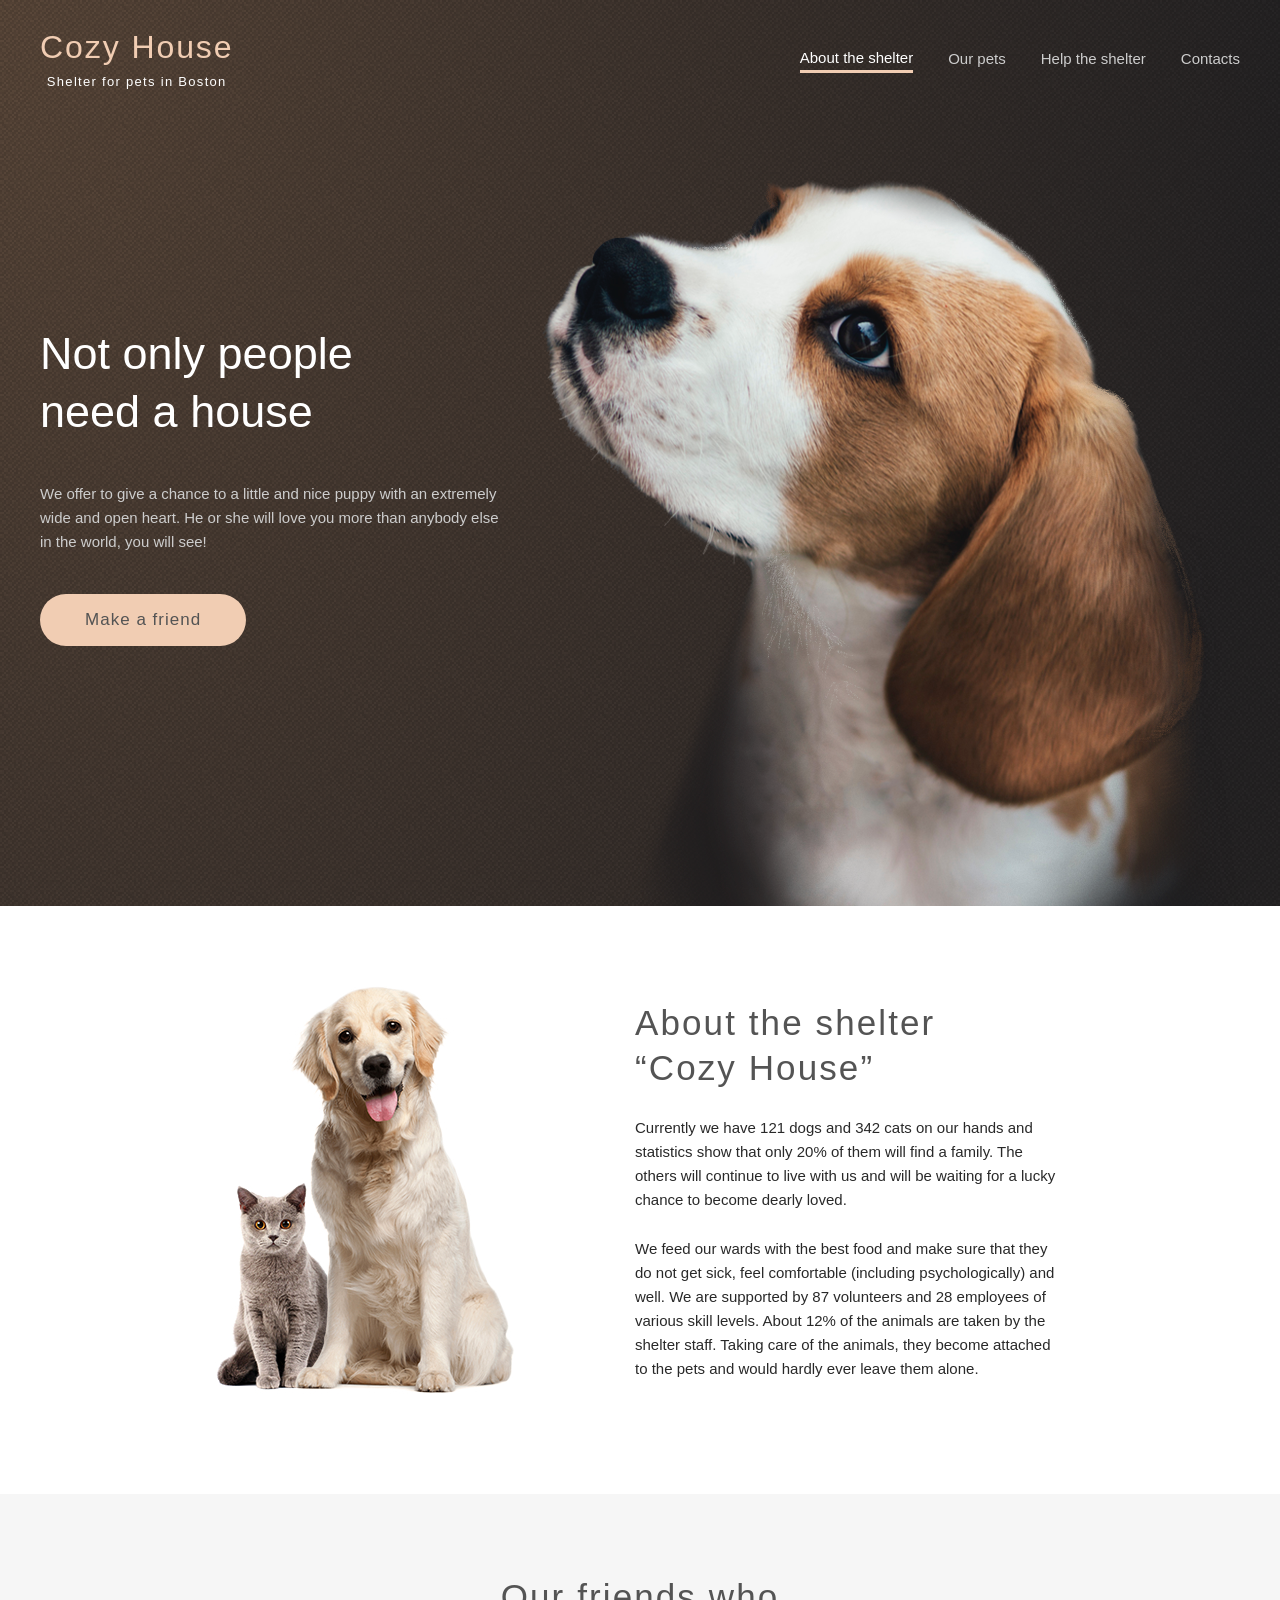
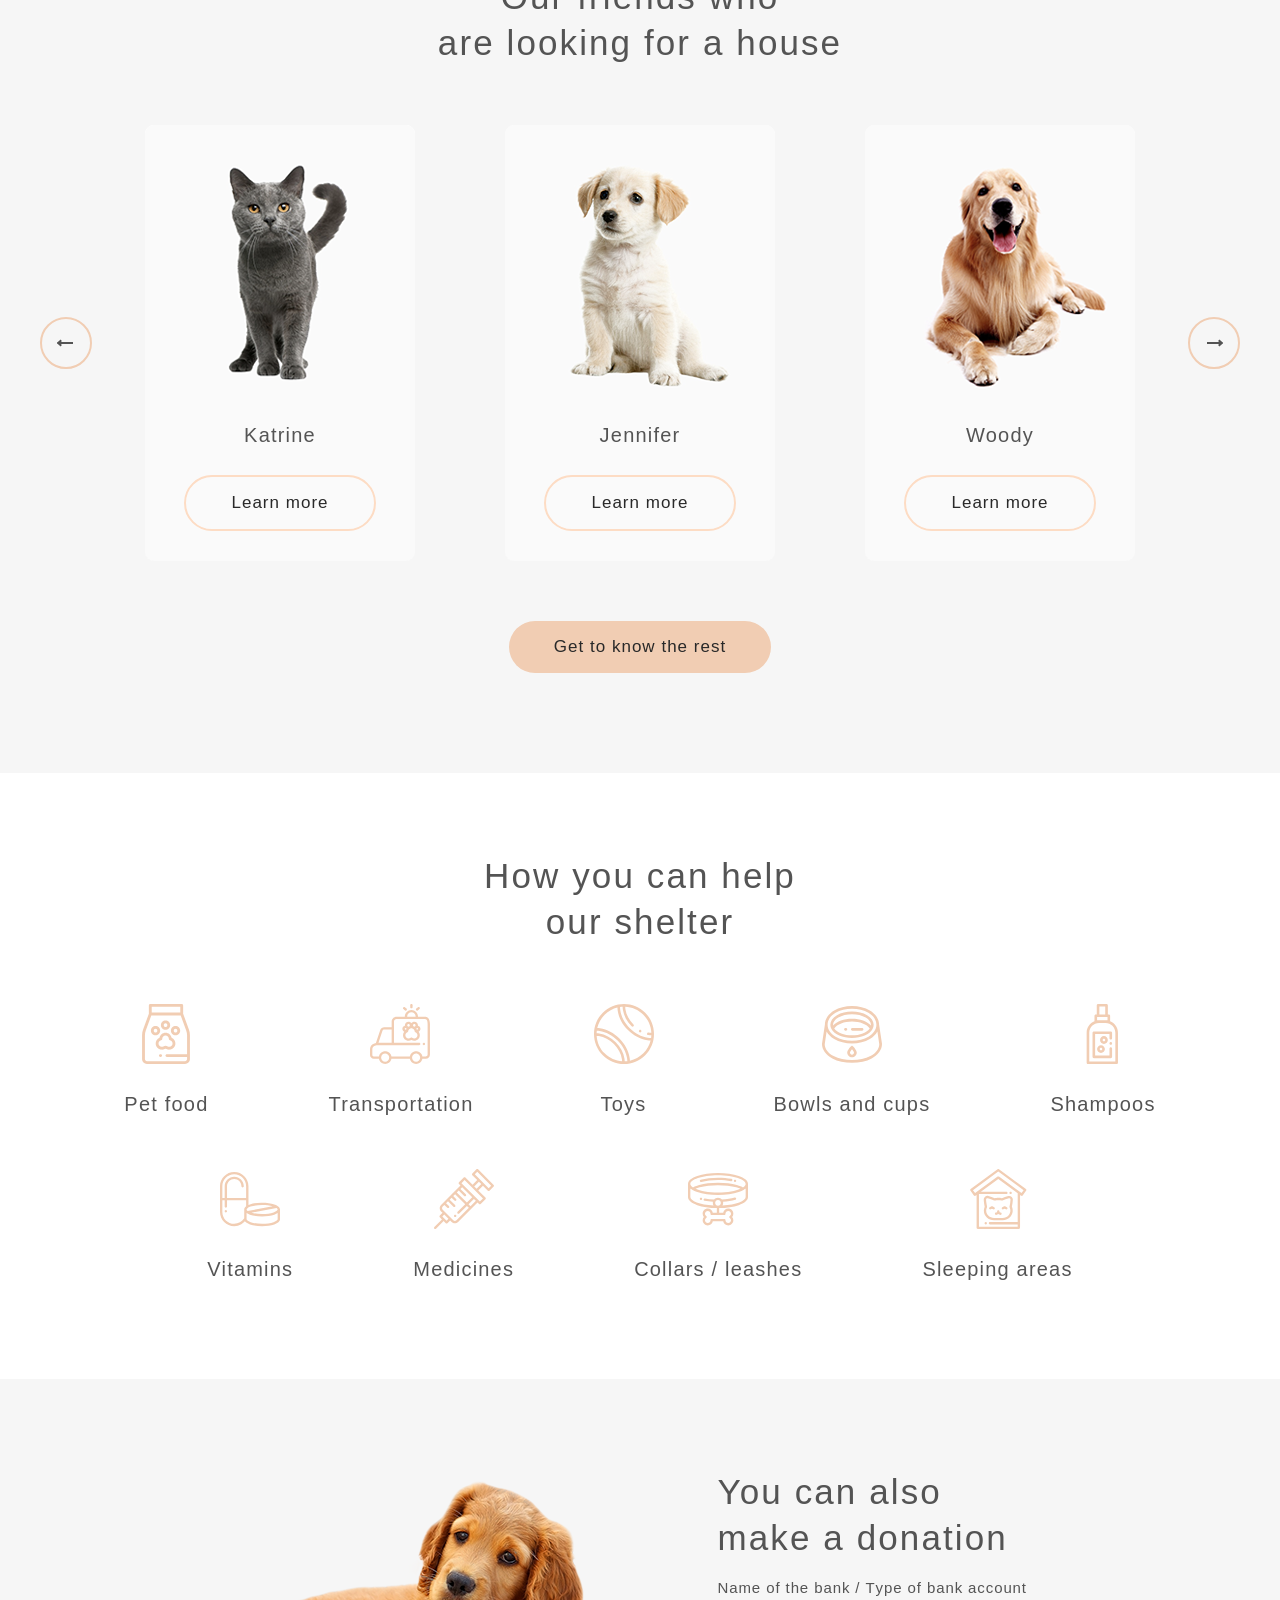
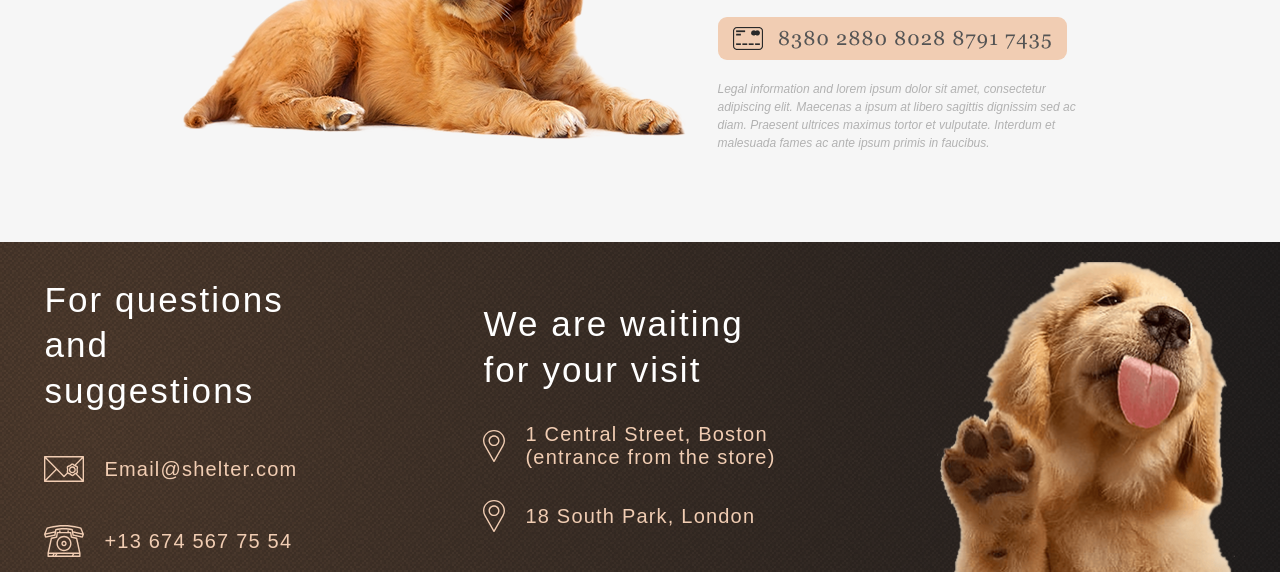
==== commit 4522b6a4: "media: add style for main-page on media(max-width: 320px)" ====
--- a/index.html
+++ b/index.html
@@ -43,8 +43,8 @@
             </h2>
             <p class="startscreen__subheading">
               we offer to give a chance to a little and nice puppy with an
-              extremely<br />wide and open heart. He or she will love you more
-              than anybody else<br />in the world, you will see!
+              extremely wide and open heart. He or she will love you more than
+              anybody else in the world, you will see!
             </p>
             <a href="#pets" class="startscreen__button">make a friend</a>
           </div>
@@ -216,7 +216,7 @@
               />
               <h4 class="help__list_text">collars / leashes</h4>
             </div>
-            <div class="help__list">
+            <div class="help__list help__list_last">
               <img
                 src="./img/svg/icon-sleeping-area.svg"
                 alt="icon-sleeping-area"
@@ -243,12 +243,13 @@
               you can also<br />make a donation
             </h3>
             <h4 class="donation__subheading">
-              name of the bank / type of bank account
+              name of the bank / Тype of bank account
             </h4>
             <div class="donation__credit">
               <img
                 src="./img/credit-card-content.png"
                 alt="credit-card-content"
+                class="credit-card-content"
               />
             </div>
             <p class="donation__information">
@@ -268,7 +269,7 @@
       <div class="footer__wrapper">
         <div class="footer__content">
           <div class="footer__table footer__table_contact">
-            <h3 class="footer__title">for questions<br />and suggestions</h3>
+            <h3 class="footer__title">for questions and suggestions</h3>
             <div class="footer__mail footer__card">
               <img
                 src="./img/svg/icon-email.svg"
@@ -291,7 +292,7 @@
             </div>
           </div>
           <div class="footer__table footer__table_location">
-            <h3 class="footer__title">we are waiting<br />for your visit</h3>
+            <h3 class="footer__title">we are waiting for your visit</h3>
             <div class="footer__boston footer__card">
               <img
                 src="./img/svg/icon-marker.svg"
--- a/sass/style.css
+++ b/sass/style.css
@@ -2,19 +2,87 @@
    v2.0-modified | 20110126
    License: none (public domain)
 */
-html, body, div, span, applet, object, iframe,
-h1, h2, h3, h4, h5, h6, p, blockquote, pre,
-a, abbr, acronym, address, big, cite, code,
-del, dfn, em, img, ins, kbd, q, s, samp,
-small, strike, strong, sub, sup, tt, var,
-b, u, i, center,
-dl, dt, dd, ol, ul, li,
-fieldset, form, label, legend,
-table, caption, tbody, tfoot, thead, tr, th, td,
-article, aside, canvas, details, embed,
-figure, figcaption, footer, header, hgroup,
-menu, nav, output, ruby, section, summary,
-time, mark, audio, video {
+html,
+body,
+div,
+span,
+applet,
+object,
+iframe,
+h1,
+h2,
+h3,
+h4,
+h5,
+h6,
+p,
+blockquote,
+pre,
+a,
+abbr,
+acronym,
+address,
+big,
+cite,
+code,
+del,
+dfn,
+em,
+img,
+ins,
+kbd,
+q,
+s,
+samp,
+small,
+strike,
+strong,
+sub,
+sup,
+tt,
+var,
+b,
+u,
+i,
+center,
+dl,
+dt,
+dd,
+ol,
+ul,
+li,
+fieldset,
+form,
+label,
+legend,
+table,
+caption,
+tbody,
+tfoot,
+thead,
+tr,
+th,
+td,
+article,
+aside,
+canvas,
+details,
+embed,
+figure,
+figcaption,
+footer,
+header,
+hgroup,
+menu,
+nav,
+output,
+ruby,
+section,
+summary,
+time,
+mark,
+audio,
+video {
   margin: 0;
   padding: 0;
   border: 0;
@@ -23,14 +91,29 @@
   vertical-align: baseline;
 }
 
+*,
+*::before,
+*::after {
+  box-sizing: border-box;
+}
+
 /* make sure to set some focus styles for accessibility */
 :focus {
   outline: 0;
 }
 
 /* HTML5 display-role reset for older browsers */
-article, aside, details, figcaption, figure,
-footer, header, hgroup, menu, nav, section {
+article,
+aside,
+details,
+figcaption,
+figure,
+footer,
+header,
+hgroup,
+menu,
+nav,
+section {
   display: block;
 }
 
@@ -38,16 +121,20 @@
   line-height: 1;
 }
 
-ol, ul {
+ol,
+ul {
   list-style: none;
 }
 
-blockquote, q {
+blockquote,
+q {
   quotes: none;
 }
 
-blockquote:before, blockquote:after,
-q:before, q:after {
+blockquote:before,
+blockquote:after,
+q:before,
+q:after {
   content: "";
   content: none;
 }
@@ -360,6 +447,11 @@
     max-width: 708px;
   }
 }
+@media (max-width: 320px) {
+  .header .header__container {
+    max-width: 280px;
+  }
+}
 .header .header__container .header__logo {
   display: flex;
   justify-content: center;
@@ -424,6 +516,28 @@
     max-width: 569px;
   }
 }
+@media (max-width: 320px) {
+  .startscreen .startscreen__content {
+    display: flex;
+    justify-content: center;
+    align-items: center;
+    flex-direction: row;
+    flex-wrap: wrap;
+    gap: 105px;
+    max-width: 300px;
+  }
+  .startscreen .startscreen__content .startscreen__image {
+    display: flex;
+    justify-content: flex-end;
+    width: 100%;
+    padding-right: 0;
+  }
+}
+@media (max-width: 320px) and (max-width: 768px) {
+  .startscreen .startscreen__content .startscreen__puppy_image {
+    max-width: 260px;
+  }
+}
 .startscreen .startscreen__information {
   display: flex;
   justify-content: space-between;
@@ -438,6 +552,16 @@
     padding-bottom: 0;
   }
 }
+@media (max-width: 320px) {
+  .startscreen .startscreen__information {
+    display: flex;
+    justify-content: space-between;
+    align-items: center;
+    flex-direction: column;
+    flex-wrap: wrap;
+    gap: 42px;
+  }
+}
 .startscreen .startscreen__information .startscreen__heading {
   font-family: "Georgia", "Arial", sans-serif;
   font-size: 45px;
@@ -445,6 +569,16 @@
   line-height: 130%;
   color: #ffffff;
 }
+@media (max-width: 320px) {
+  .startscreen .startscreen__information .startscreen__heading {
+    font-family: "Georgia", "Arial", sans-serif;
+    font-size: 25px;
+    font-weight: 400;
+    line-height: 130%;
+    letter-spacing: 0.06em;
+    text-align: center;
+  }
+}
 .startscreen .startscreen__information ::first-letter {
   text-transform: uppercase;
 }
@@ -453,7 +587,13 @@
   font-size: 15px;
   font-weight: 400;
   line-height: 160%;
+  max-width: 460px;
   color: #cdcdcd;
+}
+@media (max-width: 320px) {
+  .startscreen .startscreen__information .startscreen__subheading {
+    text-align: center;
+  }
 }
 .startscreen .startscreen__information .startscreen__button {
   font-family: "Georgia", "Arial", sans-serif;
@@ -481,10 +621,21 @@
   margin: 0;
 }
 
+@media (max-width: 320px) {
+  img {
+    max-width: 260px;
+  }
+}
+
 .main__content {
   max-width: 1200px;
   margin: 0 auto;
 }
+@media (max-width: 320px) {
+  .main__content {
+    max-width: 300px;
+  }
+}
 
 ::first-letter {
   text-transform: uppercase;
@@ -498,10 +649,25 @@
   letter-spacing: 0.06em;
   color: #545454;
 }
+@media (max-width: 320px) {
+  .main__title {
+    font-family: "Georgia", "Arial", sans-serif;
+    font-size: 25px;
+    font-weight: 400;
+    line-height: 130%;
+    letter-spacing: 0.06em;
+    text-align: center;
+  }
+}
 
 .about {
   padding: 80px 0 100px;
   background-color: #ffffff;
+}
+@media (max-width: 320px) {
+  .about {
+    padding: 42px 0 42px;
+  }
 }
 .about .about__content {
   display: flex;
@@ -528,6 +694,16 @@
     gap: 80px;
   }
 }
+@media (max-width: 320px) {
+  .about .about__content {
+    display: flex;
+    justify-content: center;
+    align-items: center;
+    flex-direction: column-reverse;
+    flex-wrap: wrap;
+    gap: 42px;
+  }
+}
 .about .about__content .about__information {
   max-width: 430px;
   display: flex;
@@ -536,6 +712,16 @@
   flex-direction: column;
   flex-wrap: wrap;
   gap: 25px;
+}
+@media (max-width: 320px) {
+  .about .about__content .about__information {
+    display: flex;
+    justify-content: center;
+    align-items: center;
+    flex-direction: column;
+    flex-wrap: wrap;
+    gap: 23px;
+  }
 }
 .about .about__content .about__subheading {
   color: #292929;
@@ -544,11 +730,22 @@
   font-weight: 400;
   line-height: 160%;
 }
+@media (max-width: 320px) {
+  .about .about__content .about__subheading {
+    max-width: 270px;
+    text-align: justify;
+  }
+}
 
 .pets {
   padding: 80px 0 100px;
   background-color: #f6f6f6;
 }
+@media (max-width: 320px) {
+  .pets {
+    padding: 42px 0 42px;
+  }
+}
 .pets .pets__content {
   display: flex;
   justify-content: center;
@@ -556,6 +753,16 @@
   flex-direction: column;
   flex-wrap: wrap;
   gap: 60px;
+}
+@media (max-width: 320px) {
+  .pets .pets__content {
+    display: flex;
+    justify-content: center;
+    align-items: center;
+    flex-direction: column;
+    flex-wrap: wrap;
+    gap: 42px;
+  }
 }
 .pets .pets__content .pets__heading {
   text-align: center;
@@ -581,6 +788,11 @@
   padding: 80px 0 100px;
   background-color: #ffffff;
 }
+@media (max-width: 320px) {
+  .help {
+    padding: 42px 0 42px;
+  }
+}
 .help .help__content {
   display: flex;
   justify-content: center;
@@ -588,6 +800,16 @@
   flex-direction: column;
   flex-wrap: wrap;
   gap: 60px;
+}
+@media (max-width: 320px) {
+  .help .help__content {
+    display: flex;
+    justify-content: center;
+    align-items: center;
+    flex-direction: column;
+    flex-wrap: wrap;
+    gap: 42px;
+  }
 }
 .help .help__content .help__heading {
   text-align: center;
@@ -610,6 +832,16 @@
     gap: 55px 60px;
   }
 }
+@media (max-width: 320px) {
+  .help .help__content .help__lists {
+    display: flex;
+    justify-content: start;
+    align-items: center;
+    flex-direction: row;
+    flex-wrap: wrap;
+    gap: 30px;
+  }
+}
 .help .help__content .help__lists .help__list {
   display: flex;
   justify-content: center;
@@ -621,6 +853,17 @@
 @media (max-width: 768px) {
   .help .help__content .help__lists .help__list {
     width: 170px;
+  }
+}
+@media (max-width: 320px) {
+  .help .help__content .help__lists .help__list {
+    display: flex;
+    justify-content: center;
+    align-items: center;
+    flex-direction: column;
+    flex-wrap: wrap;
+    gap: 20px;
+    width: 130px;
   }
 }
 .help .help__content .help__lists .help__list:hover {
@@ -631,6 +874,11 @@
 .help .help__content .help__lists .help__list:hover .help__list_text {
   color: #f1cdb3;
 }
+@media (max-width: 320px) {
+  .help .help__content .help__lists .help__list .help__list_image {
+    max-width: 50px;
+  }
+}
 .help .help__content .help__lists .help__list .help__list_text {
   font-family: "Georgia", "Arial", sans-serif;
   font-size: 20px;
@@ -639,11 +887,26 @@
   text-align: center;
   color: #545454;
 }
+@media (max-width: 320px) {
+  .help .help__content .help__lists .help__list .help__list_text {
+    font-family: "Georgia", "Arial", sans-serif;
+    font-size: 15px;
+    font-weight: 400;
+    line-height: 110%;
+    letter-spacing: 0.06em;
+    text-align: center;
+  }
+}
 
 .donation {
   padding: 90px 0 90px;
   background-color: #f6f6f6;
 }
+@media (max-width: 320px) {
+  .donation {
+    padding: 42px 0 42px;
+  }
+}
 .donation .donation__content {
   display: flex;
   justify-content: center;
@@ -660,6 +923,16 @@
     flex-direction: column-reverse;
     flex-wrap: wrap;
     gap: 60px;
+  }
+}
+@media (max-width: 320px) {
+  .donation .donation__content {
+    display: flex;
+    justify-content: center;
+    align-items: center;
+    flex-direction: column-reverse;
+    flex-wrap: wrap;
+    gap: 42px;
   }
 }
 .donation .donation__content .donation__description {
@@ -669,6 +942,19 @@
   flex-direction: column;
   flex-wrap: wrap;
   gap: 20px;
+}
+@media (max-width: 320px) {
+  .donation .donation__content .donation__description {
+    display: flex;
+    justify-content: center;
+    align-items: center;
+    flex-direction: column;
+    flex-wrap: wrap;
+    gap: 20px;
+    max-width: 260px;
+  }
+}
+.donation .donation__content .donation__description {
   max-width: 380px;
 }
 .donation .donation__content .donation__description .donation__subheading {
@@ -679,8 +965,14 @@
   color: #545454;
   line-height: 110%;
 }
+@media (max-width: 320px) {
+  .donation .donation__content .donation__description .donation__subheading {
+    line-height: 160%;
+    letter-spacing: 0;
+    white-space: nowrap;
+  }
+}
 .donation .donation__content .donation__description .donation__credit {
-  box-sizing: border-box;
   background-color: #f1cdb3;
   border-radius: 9px;
   padding: 10px 15px;
@@ -688,6 +980,16 @@
   width: 100%;
   height: 43px;
 }
+@media (max-width: 320px) {
+  .donation .donation__content .donation__description .donation__credit {
+    max-width: 281px;
+  }
+}
+@media (max-width: 320px) {
+  .donation .donation__content .donation__description .credit-card-content {
+    max-width: 251px;
+  }
+}
 .donation .donation__content .donation__description .donation__information {
   font-family: "Arial", "Georgia", sans-serif;
   font-weight: 400;
@@ -696,6 +998,12 @@
   color: #b2b2b2;
   line-height: 150%;
 }
+@media (max-width: 320px) {
+  .donation .donation__content .donation__description .donation__information {
+    max-width: 280px;
+    text-align: justify;
+  }
+}
 
 .footer {
   background: url(/img/noise_transparent@2x.png), radial-gradient(110.67% 538.64% at 5.73% 50%, #513d2f 0%, #1a1a1c 100%), #211f20;
@@ -704,9 +1012,14 @@
   max-width: 1200px;
   margin: 0 auto;
 }
+@media (max-width: 320px) {
+  .footer .footer__wrapper {
+    max-width: 300px;
+  }
+}
 
 .footer__content {
-  padding-top: 30px;
+  padding-top: 20px;
   display: flex;
   justify-content: center;
   align-items: center;
@@ -721,8 +1034,19 @@
     align-items: center;
     flex-direction: row;
     flex-wrap: wrap;
-    gap: 65px;
+    gap: 60px;
     padding-top: 35px;
+  }
+}
+@media (max-width: 320px) {
+  .footer__content {
+    display: flex;
+    justify-content: center;
+    align-items: center;
+    flex-direction: row;
+    flex-wrap: wrap;
+    gap: 40px;
+    padding-top: 30px;
   }
 }
 .footer__content .footer__table_contact {
@@ -733,6 +1057,16 @@
   flex-wrap: wrap;
   gap: 40px;
 }
+@media (max-width: 320px) {
+  .footer__content .footer__table_contact {
+    display: flex;
+    justify-content: center;
+    align-items: center;
+    flex-direction: column;
+    flex-wrap: wrap;
+    gap: 40px;
+  }
+}
 .footer__content .footer__table_location {
   display: flex;
   justify-content: center;
@@ -740,6 +1074,16 @@
   flex-direction: column;
   flex-wrap: wrap;
   gap: 31px;
+}
+@media (max-width: 320px) {
+  .footer__content .footer__table_location {
+    display: flex;
+    justify-content: center;
+    align-items: start;
+    flex-direction: column;
+    flex-wrap: wrap;
+    gap: 40px;
+  }
 }
 
 .footer__title {
@@ -749,6 +1093,17 @@
   line-height: 130%;
   letter-spacing: 0.06em;
   color: #ffffff;
+  max-width: 279px;
+}
+@media (max-width: 320px) {
+  .footer__title {
+    font-family: "Georgia", "Arial", sans-serif;
+    font-size: 25px;
+    font-weight: 400;
+    line-height: 130%;
+    letter-spacing: 0.06em;
+    text-align: center;
+  }
 }
 
 .footer__card {
@@ -790,6 +1145,16 @@
   flex-wrap: wrap;
   gap: 0;
 }
+@media (max-width: 768px) {
+  .header__pets .pets__container {
+    max-width: 708px;
+  }
+}
+@media (max-width: 320px) {
+  .header__pets .pets__container {
+    max-width: 280px;
+  }
+}
 .header__pets .pets__container .pets__logo {
   display: flex;
   justify-content: center;
@@ -805,9 +1170,9 @@
 }
 .header__pets .pets__container .pets__logo .pets__title {
   font-family: "Georgia", "Arial", sans-serif;
-  font-size: 35px;
-  font-weight: 400;
-  line-height: 130%;
+  font-size: 32px;
+  font-weight: 400;
+  line-height: 110%;
   letter-spacing: 0.06em;
   color: #545454;
 }
@@ -872,7 +1237,12 @@
 
 .animals {
   background-color: #f6f6f6;
-  padding: 60px 0 100px;
+  padding: 70px 0 100px;
+}
+@media (max-width: 768px) {
+  .animals {
+    padding: 60px 0 70px;
+  }
 }
 .animals .animals__content {
   display: flex;
@@ -881,10 +1251,27 @@
   flex-direction: column;
   flex-wrap: wrap;
   gap: 45px;
+}
+@media (max-width: 768px) {
+  .animals .animals__content {
+    max-width: 708px;
+    display: flex;
+    justify-content: center;
+    align-items: center;
+    flex-direction: column;
+    flex-wrap: wrap;
+    gap: 0;
+  }
 }
 .animals .animals__content .pets__heading {
   text-align: center;
 }
+@media (max-width: 768px) {
+  .animals .animals__content .pets__heading {
+    padding-top: 20px;
+    margin-bottom: 30px;
+  }
+}
 .animals .animals__content .animals__buttons {
   display: flex;
   justify-content: center;
@@ -892,6 +1279,11 @@
   flex-direction: row;
   flex-wrap: wrap;
   gap: 20px;
+}
+@media (max-width: 768px) {
+  .animals .animals__content .animals__buttons {
+    margin-top: 40px;
+  }
 }
 .animals .animals__content .animals__buttons .animals__button {
   display: flex;
@@ -915,13 +1307,20 @@
   transform: rotate(180deg);
 }
 .animals .animals__content .pets__cards {
+  width: 100%;
   padding: 15px 0;
   display: grid;
-  grid-template-columns: repeat(4, 1fr);
-  grid-template-rows: repeat(2, 1fr);
+  grid-template-columns: repeat(auto-fit, 270px);
+  justify-content: center;
   gap: 30px 40px;
 }
+@media (max-width: 768px) {
+  .animals .animals__content .pets__cards {
+    padding: 0;
+  }
+}
 .animals .animals__content .pets__cards .pets__card {
+  width: 270px;
   background-color: #fafafa;
   border-radius: 9px;
   transition: box-shadow 0.3s ease;
@@ -931,6 +1330,11 @@
   flex-direction: column;
   flex-wrap: wrap;
   gap: 30px;
+}
+@media (max-width: 768px) {
+  .animals .animals__content .pets__cards .pets__card:nth-child(n+7) {
+    display: none;
+  }
 }
 .animals .animals__content .pets__cards .pets__card .pets__link {
   transition: background-color 0.3s ease;
@@ -965,6 +1369,11 @@
   border: 2px solid #fddcc4;
 }
 
+@media (max-width: 320px) {
+  .nav {
+    display: none;
+  }
+}
 .nav .nav__items {
   display: flex;
   justify-content: space-between;
@@ -1028,6 +1437,14 @@
     gap: 12px;
   }
 }
+@media (max-width: 320px) {
+  .pets__slider {
+    display: grid;
+    grid-template-columns: 1fr 1fr;
+    justify-items: center;
+    row-gap: 20px;
+  }
+}
 .pets__slider .pets__cards {
   display: flex;
   justify-content: center;
@@ -1045,6 +1462,12 @@
     flex-direction: row;
     flex-wrap: wrap;
     gap: 40px;
+  }
+}
+@media (max-width: 320px) {
+  .pets__slider .pets__cards {
+    grid-column: 1/-1;
+    grid-row: 1;
   }
 }
 .pets__slider .pets__cards .pets__card {
@@ -1071,6 +1494,16 @@
 @media (max-width: 768px) {
   .pets__slider .pets__cards .pets__card:nth-child(n+3) {
     display: none;
+  }
+}
+@media (max-width: 320px) {
+  .pets__slider .pets__cards .pets__card:nth-child(n+2) {
+    display: none;
+  }
+}
+@media (max-width: 320px) {
+  .pets__slider .pets__cards .pets__card .pets__buttons {
+    grid-row: 2;
   }
 }
 .pets__slider .pets__cards .pets__card .pets__cards_desc {
@@ -1095,6 +1528,9 @@
   border-radius: 100px;
   border: 2px solid #fddcc4;
 }
+.pets__slider .pets__cards .pets__card .pets__card_image {
+  max-width: 270px;
+}
 
 .pets__buttons {
   width: 52px;
@@ -1109,7 +1545,7 @@
   content: "";
   position: absolute;
   top: 50%;
-  left: 18px;
+  left: 17px;
   width: 14px;
   height: 2px;
   background-color: #545454;
@@ -1120,8 +1556,8 @@
   position: absolute;
   top: 50%;
   left: 27px;
-  width: 3px;
-  height: 3px;
+  width: 5px;
+  height: 5px;
   border-top: 2px solid #545454;
   border-right: 2px solid #545454;
   transform: translateY(-50%) rotate(45deg);
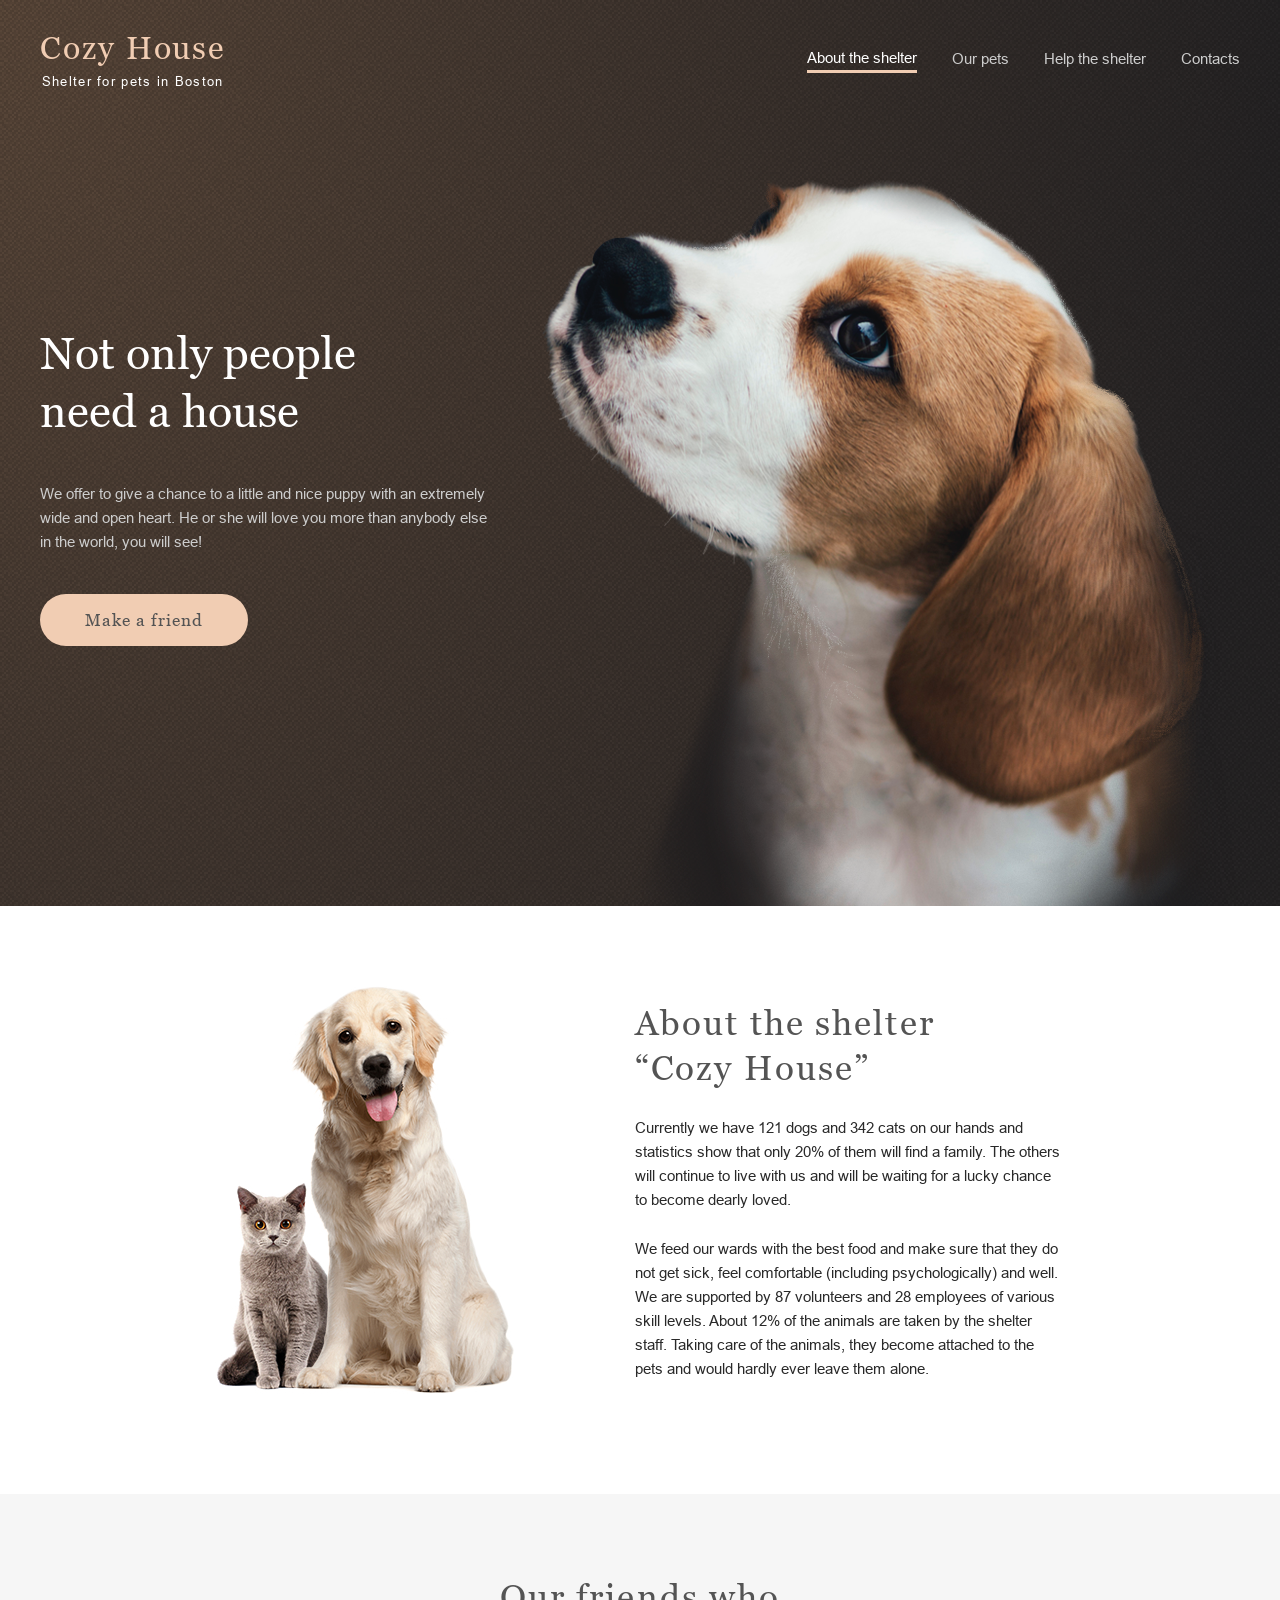
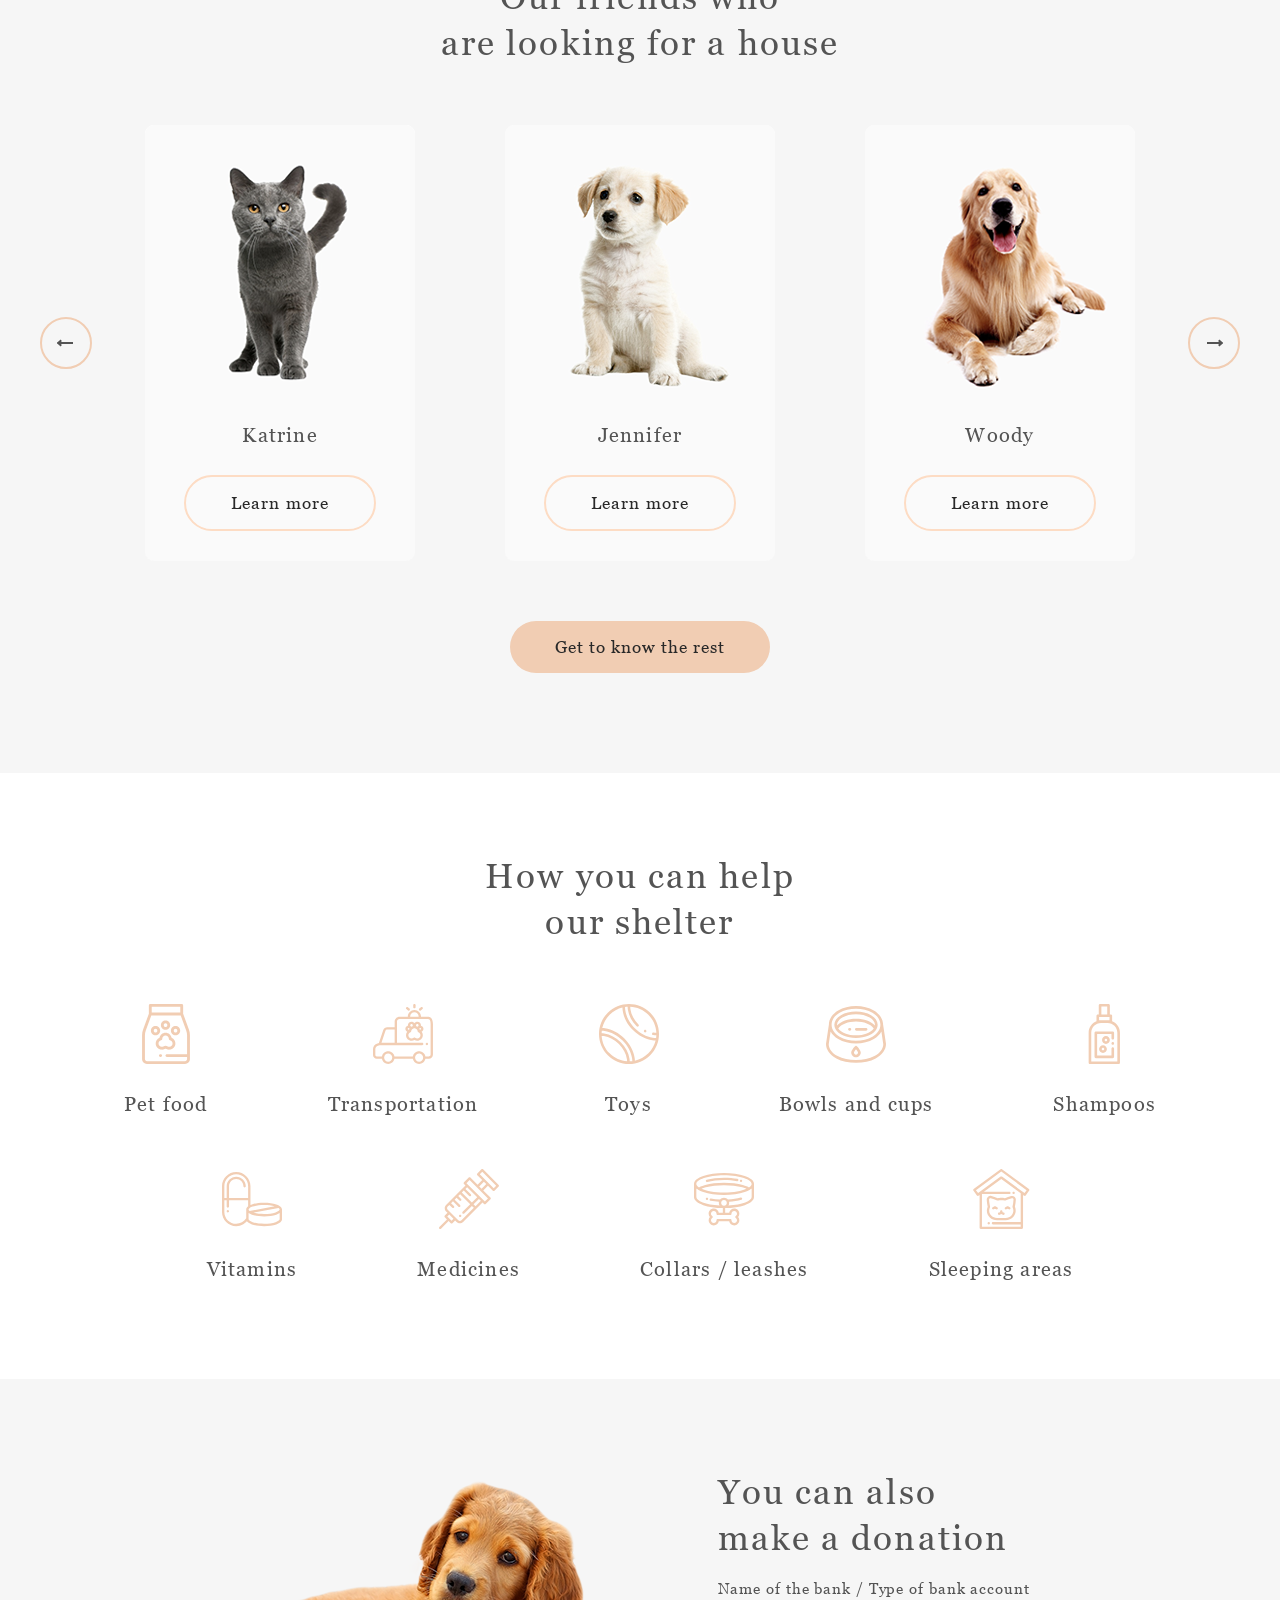
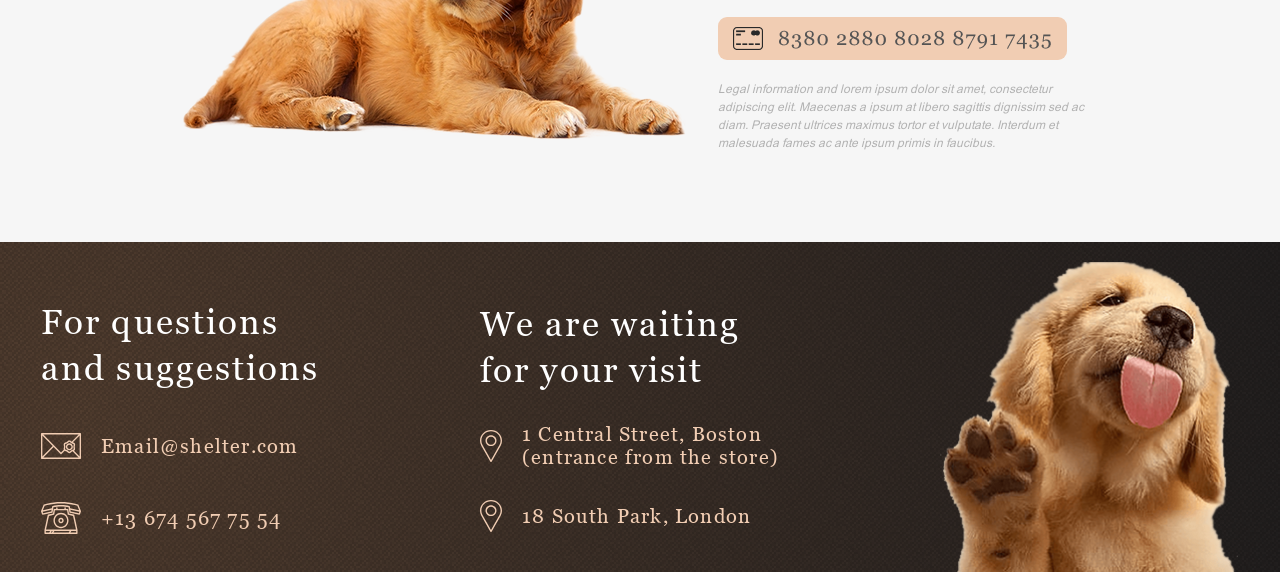
==== commit 2e382563: "feat: add fonts and fix small errors" ====
--- a/index.html
+++ b/index.html
@@ -13,7 +13,7 @@
       <header class="header">
         <div class="header__container">
           <a href="index.html" class="header__logo">
-            <span class="header__title">cozy House</span>
+            <h1 class="header__title">cozy House</h1>
             <span class="header__subtitle">shelter for pets in Boston</span>
           </a>
           <div class="nav">
--- a/sass/style.css
+++ b/sass/style.css
@@ -424,8 +424,20 @@
   padding: 0.2em 0;
 }
 
+@font-face {
+  font-family: "Georgia";
+  src: url("../fonts/georgia-regular.woff2") format("woff");
+  font-weight: 400;
+  font-style: normal;
+}
+@font-face {
+  font-family: "Arial";
+  src: url("../fonts/arial-regular.woff2") format("woff");
+  font-weight: 400;
+  font-style: normal;
+}
 .start-screen-wrapper {
-  background: url(/img/noise_transparent@2x.png), radial-gradient(100% 215.42% at 0% 0%, #5b483a 0%, #262425 100%), #211f20;
+  background: url(../img/noise_transparent@2x.png), radial-gradient(100% 215.42% at 0% 0%, #5b483a 0%, #262425 100%), #211f20;
 }
 
 .header {
@@ -442,8 +454,14 @@
   flex-wrap: wrap;
   gap: 0;
 }
-@media (max-width: 768px) {
+@media (max-width: 1240px) {
   .header .header__container {
+    padding: 30px 30px 0;
+  }
+}
+@media (max-width: 768px) {
+  .header .header__container {
+    padding: 30px 0 0;
     max-width: 708px;
   }
 }
@@ -511,9 +529,19 @@
     padding-right: 28px;
   }
 }
-@media (max-width: 768px) and (max-width: 768px) {
-  .startscreen .startscreen__content .startscreen__puppy_image {
-    max-width: 569px;
+@media (max-width: 1240px) {
+  .startscreen .startscreen__content {
+    display: flex;
+    justify-content: center;
+    align-items: center;
+    flex-direction: row;
+    flex-wrap: wrap;
+    gap: 100px;
+  }
+}
+@media (max-width: 500px) {
+  .startscreen .startscreen__content {
+    max-width: 300px;
   }
 }
 @media (max-width: 320px) {
@@ -533,7 +561,17 @@
     padding-right: 0;
   }
 }
-@media (max-width: 320px) and (max-width: 768px) {
+@media (max-width: 768px) {
+  .startscreen .startscreen__content .startscreen__puppy_image {
+    max-width: 569px;
+  }
+}
+@media (max-width: 660px) {
+  .startscreen .startscreen__content .startscreen__puppy_image {
+    max-width: 260px;
+  }
+}
+@media (max-width: 320px) {
   .startscreen .startscreen__content .startscreen__puppy_image {
     max-width: 260px;
   }
@@ -548,6 +586,11 @@
   padding-bottom: 114px;
 }
 @media (max-width: 768px) {
+  .startscreen .startscreen__information {
+    padding-bottom: 0;
+  }
+}
+@media (max-width: 1240px) {
   .startscreen .startscreen__information {
     padding-bottom: 0;
   }
@@ -631,6 +674,11 @@
   max-width: 1200px;
   margin: 0 auto;
 }
+@media (max-width: 500px) {
+  .main__content {
+    max-width: 300px;
+  }
+}
 @media (max-width: 320px) {
   .main__content {
     max-width: 300px;
@@ -980,9 +1028,19 @@
   width: 100%;
   height: 43px;
 }
-@media (max-width: 320px) {
+@media (max-width: 500px) {
   .donation .donation__content .donation__description .donation__credit {
     max-width: 281px;
+  }
+}
+@media (max-width: 320px) {
+  .donation .donation__content .donation__description .donation__credit {
+    max-width: 281px;
+  }
+}
+@media (max-width: 500px) {
+  .donation .donation__content .donation__description .credit-card-content {
+    max-width: 251px;
   }
 }
 @media (max-width: 320px) {
@@ -1004,9 +1062,14 @@
     text-align: justify;
   }
 }
+@media (max-width: 560px) {
+  .donation .donation__content .donation__image_dog {
+    max-width: 260px;
+  }
+}
 
 .footer {
-  background: url(/img/noise_transparent@2x.png), radial-gradient(110.67% 538.64% at 5.73% 50%, #513d2f 0%, #1a1a1c 100%), #211f20;
+  background: url(../img/noise_transparent@2x.png), radial-gradient(110.67% 538.64% at 5.73% 50%, #513d2f 0%, #1a1a1c 100%), #211f20;
 }
 .footer .footer__wrapper {
   max-width: 1200px;
@@ -1145,8 +1208,14 @@
   flex-wrap: wrap;
   gap: 0;
 }
-@media (max-width: 768px) {
+@media (max-width: 1240px) {
   .header__pets .pets__container {
+    padding: 30px 30px;
+  }
+}
+@media (max-width: 768px) {
+  .header__pets .pets__container {
+    padding: 30px 0;
     max-width: 708px;
   }
 }
@@ -1187,63 +1256,24 @@
   text-transform: uppercase;
 }
 
-.nav__pets .pets__items {
-  display: flex;
-  justify-content: space-between;
-  align-items: center;
-  flex-direction: row;
-  flex-wrap: wrap;
-  gap: 35px;
-}
-.nav__pets .pets__items .is-active .pets__link {
-  color: #292929;
-}
-.nav__pets .pets__items .is-active::after {
-  content: "";
-  display: block;
-  width: 100%;
-  height: 3px;
-  transition: background-color 0.3s ease;
-  background-color: #f1cdb3;
-}
-.nav__pets .pets__link {
-  font-family: "Arial", "Georgia", sans-serif;
-  font-weight: 400;
-  font-size: 15px;
-  line-height: 160%;
-  color: #545454;
-  -webkit-text-decoration: #ffffff;
-          text-decoration: #ffffff;
-}
-.nav__pets .pets__link:hover {
-  transition: color 0.3s ease;
-  color: #292929;
-}
-.nav__pets .pets__link:active::after {
-  content: "";
-  display: block;
-  width: 100%;
-  height: 3px;
-  transition: background-color 0.3s ease;
-  background-color: #f1cdb3;
-}
-.nav__pets ::first-letter {
-  text-transform: uppercase;
-}
-
 .section {
   margin: 0;
 }
 
 .animals {
   background-color: #f6f6f6;
-  padding: 70px 0 100px;
+  padding: 70px 0 110px;
 }
 @media (max-width: 768px) {
   .animals {
     padding: 60px 0 70px;
   }
 }
+@media (max-width: 320px) {
+  .animals {
+    padding: 42px 0;
+  }
+}
 .animals .animals__content {
   display: flex;
   justify-content: center;
@@ -1261,6 +1291,16 @@
     flex-direction: column;
     flex-wrap: wrap;
     gap: 0;
+  }
+}
+@media (max-width: 320px) {
+  .animals .animals__content {
+    display: flex;
+    justify-content: center;
+    align-items: center;
+    flex-direction: column;
+    flex-wrap: wrap;
+    gap: 42px;
   }
 }
 .animals .animals__content .pets__heading {
@@ -1272,6 +1312,12 @@
     margin-bottom: 30px;
   }
 }
+@media (max-width: 320px) {
+  .animals .animals__content .pets__heading {
+    padding-top: 0;
+    margin-bottom: 0;
+  }
+}
 .animals .animals__content .animals__buttons {
   display: flex;
   justify-content: center;
@@ -1283,6 +1329,17 @@
 @media (max-width: 768px) {
   .animals .animals__content .animals__buttons {
     margin-top: 40px;
+  }
+}
+@media (max-width: 320px) {
+  .animals .animals__content .animals__buttons {
+    display: flex;
+    justify-content: center;
+    align-items: center;
+    flex-direction: row;
+    flex-wrap: wrap;
+    gap: 10px;
+    margin-top: 0;
   }
 }
 .animals .animals__content .animals__buttons .animals__button {
@@ -1336,6 +1393,11 @@
     display: none;
   }
 }
+@media (max-width: 320px) {
+  .animals .animals__content .pets__cards .pets__card:nth-child(n+4) {
+    display: none;
+  }
+}
 .animals .animals__content .pets__cards .pets__card .pets__link {
   transition: background-color 0.3s ease;
 }
@@ -1345,6 +1407,11 @@
 }
 .animals .animals__content .pets__cards .pets__card:hover .pets__link {
   background-color: #fddcc4;
+}
+@media (max-width: 320px) {
+  .animals .animals__content .pets__cards .pets__card .pets__card_image {
+    max-width: 270px;
+  }
 }
 .animals .animals__content .pets__cards .pets__card .pets__cards_desc {
   color: #545454;
@@ -1418,6 +1485,55 @@
   text-transform: uppercase;
 }
 
+@media (max-width: 320px) {
+  .nav__pets {
+    display: none;
+  }
+}
+.nav__pets .pets__items {
+  display: flex;
+  justify-content: space-between;
+  align-items: center;
+  flex-direction: row;
+  flex-wrap: wrap;
+  gap: 35px;
+}
+.nav__pets .pets__items .is-active .pets__link {
+  color: #292929;
+}
+.nav__pets .pets__items .is-active::after {
+  content: "";
+  display: block;
+  width: 100%;
+  height: 3px;
+  transition: background-color 0.3s ease;
+  background-color: #f1cdb3;
+}
+.nav__pets .pets__link {
+  font-family: "Arial", "Georgia", sans-serif;
+  font-weight: 400;
+  font-size: 15px;
+  line-height: 160%;
+  color: #545454;
+  -webkit-text-decoration: #ffffff;
+          text-decoration: #ffffff;
+}
+.nav__pets .pets__link:hover {
+  transition: color 0.3s ease;
+  color: #292929;
+}
+.nav__pets .pets__link:active::after {
+  content: "";
+  display: block;
+  width: 100%;
+  height: 3px;
+  transition: background-color 0.3s ease;
+  background-color: #f1cdb3;
+}
+.nav__pets ::first-letter {
+  text-transform: uppercase;
+}
+
 .pets__slider {
   display: flex;
   justify-content: center;
@@ -1437,7 +1553,7 @@
     gap: 12px;
   }
 }
-@media (max-width: 320px) {
+@media (max-width: 400px) {
   .pets__slider {
     display: grid;
     grid-template-columns: 1fr 1fr;
@@ -1445,6 +1561,14 @@
     row-gap: 20px;
   }
 }
+@media (max-width: 320px) {
+  .pets__slider {
+    display: grid;
+    grid-template-columns: 1fr 1fr;
+    justify-items: center;
+    row-gap: 20px;
+  }
+}
 .pets__slider .pets__cards {
   display: flex;
   justify-content: center;
@@ -1464,12 +1588,18 @@
     gap: 40px;
   }
 }
-@media (max-width: 320px) {
+@media (max-width: 400px) {
   .pets__slider .pets__cards {
     grid-column: 1/-1;
     grid-row: 1;
   }
 }
+@media (max-width: 320px) {
+  .pets__slider .pets__cards {
+    grid-column: 1/-1;
+    grid-row: 1;
+  }
+}
 .pets__slider .pets__cards .pets__card {
   background-color: #fafafa;
   transition: box-shadow 0.3s ease;
@@ -1491,14 +1621,29 @@
 .pets__slider .pets__cards .pets__card:hover .pets__link {
   background-color: #fddcc4;
 }
-@media (max-width: 768px) {
+@media (max-width: 1240px) {
   .pets__slider .pets__cards .pets__card:nth-child(n+3) {
     display: none;
   }
 }
-@media (max-width: 320px) {
+@media (max-width: 768px) {
+  .pets__slider .pets__cards .pets__card:nth-child(n+3) {
+    display: none;
+  }
+}
+@media (max-width: 760px) {
   .pets__slider .pets__cards .pets__card:nth-child(n+2) {
     display: none;
+  }
+}
+@media (max-width: 320px) {
+  .pets__slider .pets__cards .pets__card:nth-child(n+2) {
+    display: none;
+  }
+}
+@media (max-width: 400px) {
+  .pets__slider .pets__cards .pets__card .pets__buttons {
+    grid-row: 2;
   }
 }
 @media (max-width: 320px) {
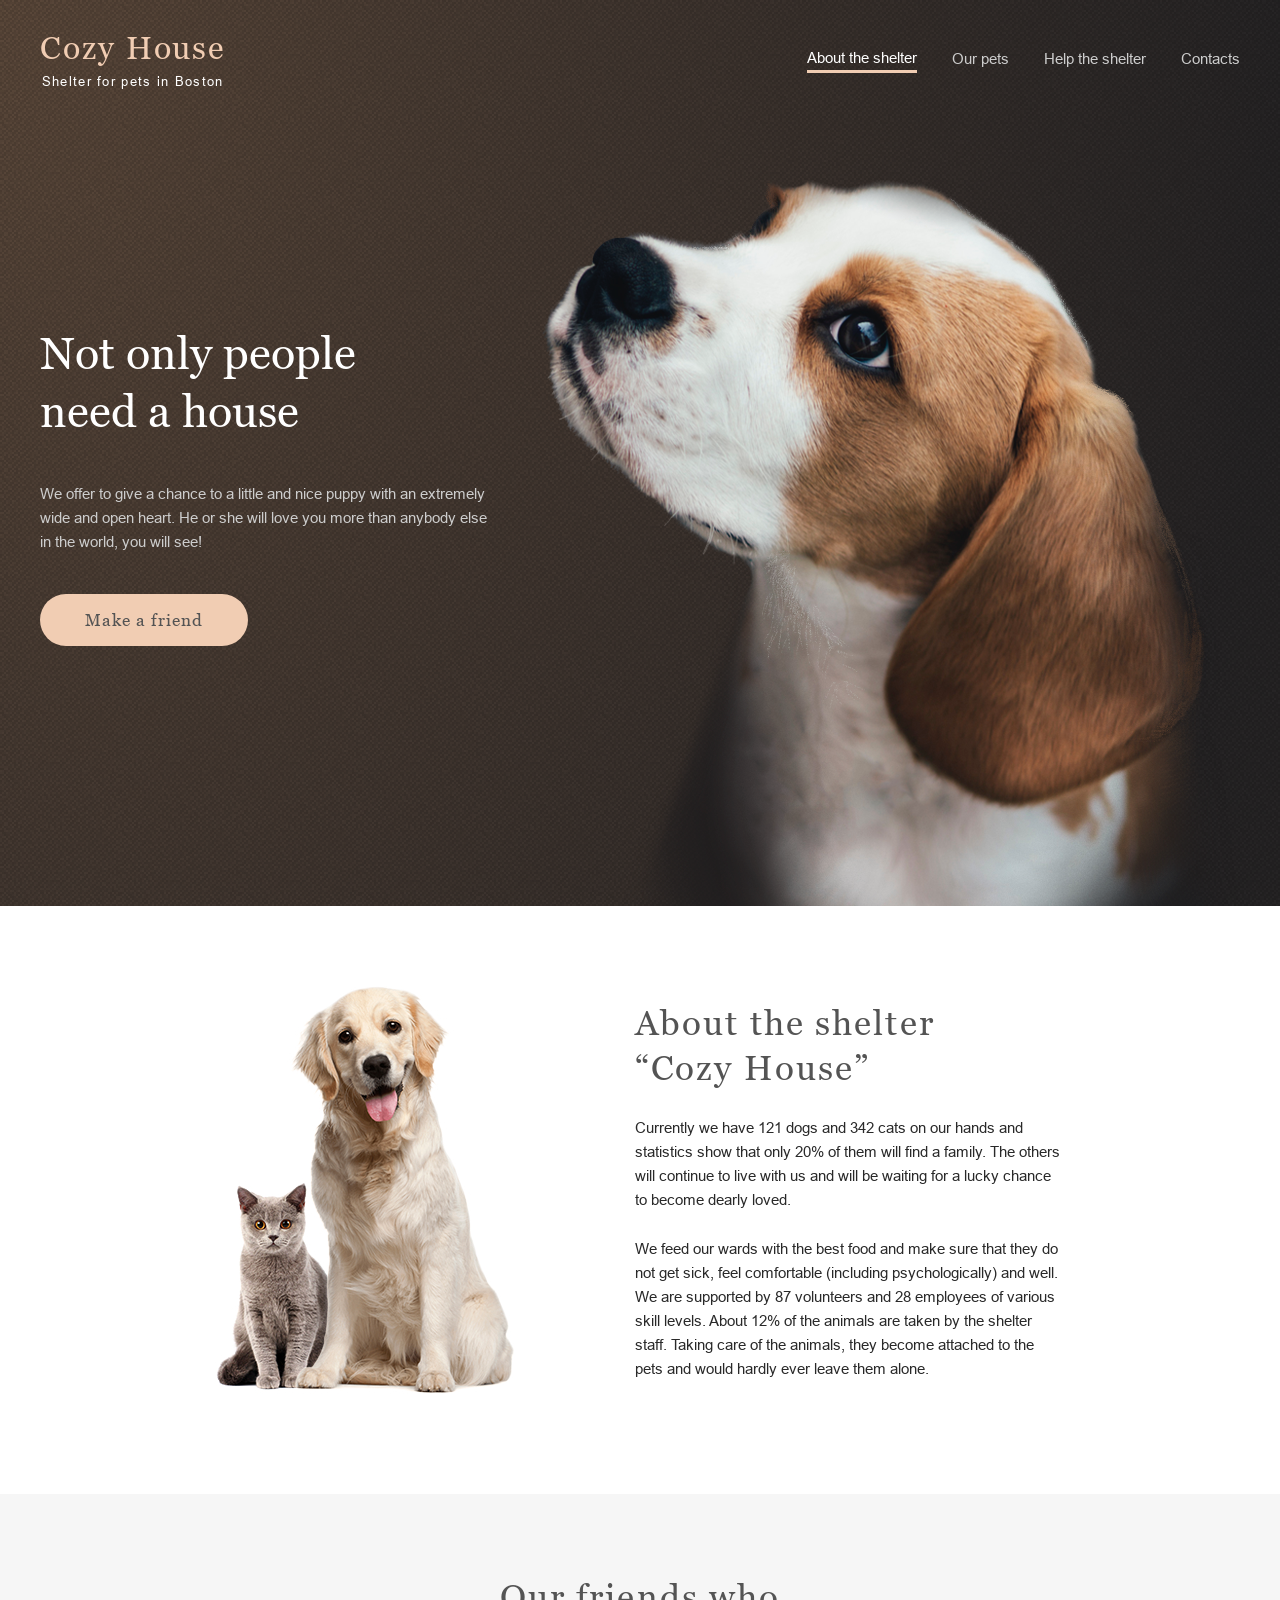
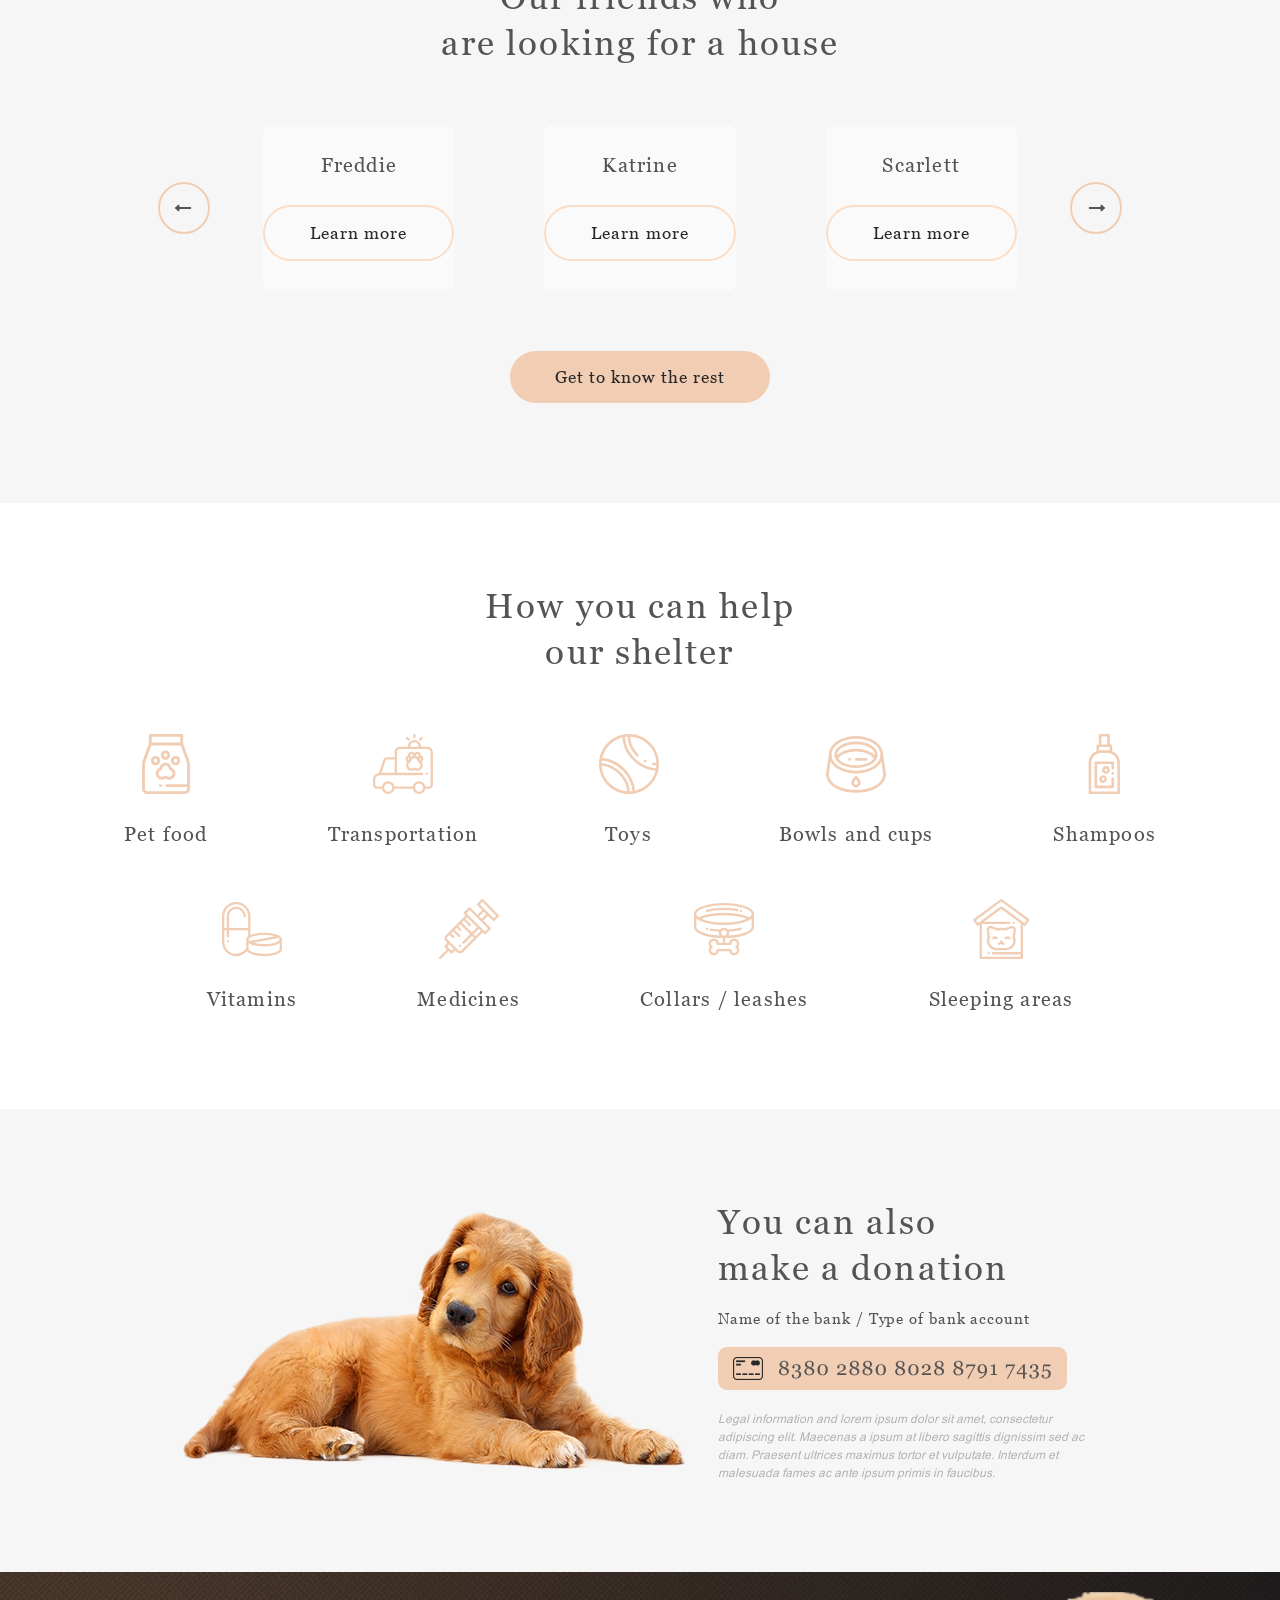
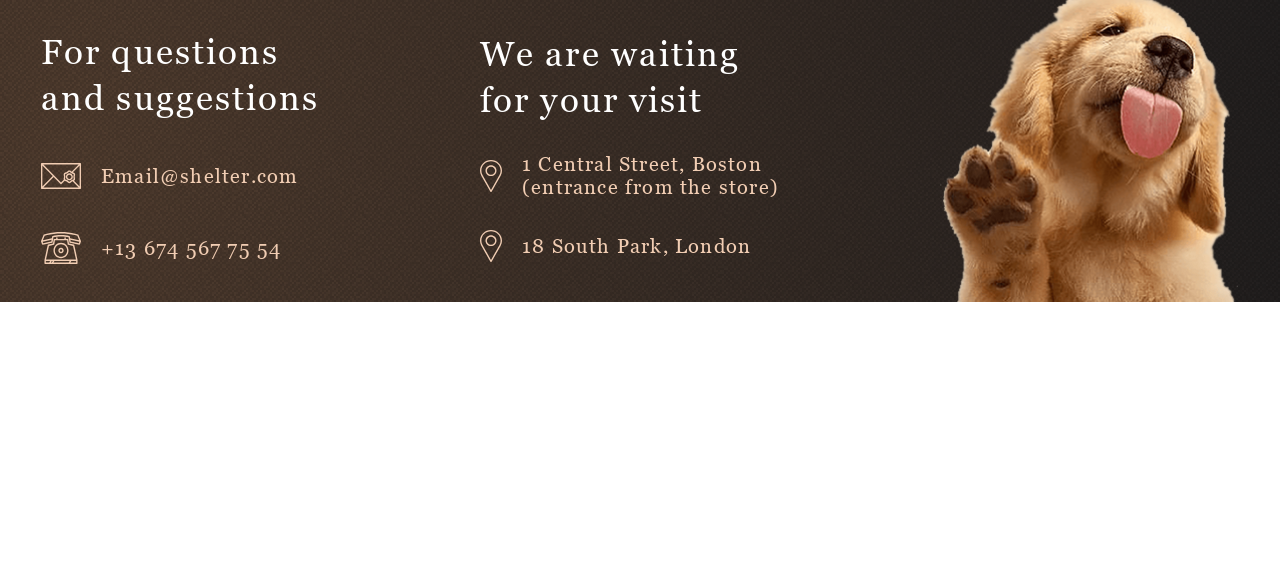
==== commit 9406f1d4: "feat: add carousel slider" ====
--- a/index.html
+++ b/index.html
@@ -16,7 +16,7 @@
             <h1 class="header__title">cozy House</h1>
             <span class="header__subtitle">shelter for pets in Boston</span>
           </a>
-          <div class="nav">
+          <nav class="nav">
             <ul class="nav__items">
               <li class="nav__item is-active">
                 <a href="#about" class="nav__link">about the shelter</a>
@@ -31,7 +31,15 @@
                 <a href="#footer" class="nav__link">contacts</a>
               </li>
             </ul>
-          </div>
+          </nav>
+          <button
+            class="hamburger"
+            type="button"
+            aria-label="Open menu"
+            aria-expanded="false"
+          >
+            <span class="hamburger__line"></span>
+          </button>
         </div>
       </header>
       <!-- Section startscreen start -->
@@ -105,34 +113,8 @@
               id="prevBtn"
               aria-label="previous slide"
             ></button>
-            <div class="pets__cards">
-              <div class="pets__card">
-                <img
-                  src="./img/pets-katrine.png"
-                  alt="pets-katrine"
-                  class="pets__card_image"
-                />
-                <p class="pets__cards_desc">katrine</p>
-                <a href="#" class="pets__link">learn more</a>
-              </div>
-              <div class="pets__card">
-                <img
-                  src=".//img/pets-jennifer.png"
-                  alt="pets-jennifer"
-                  class="pets__card_image"
-                />
-                <p class="pets__cards_desc">jennifer</p>
-                <a href="#" class="pets__link">learn more</a>
-              </div>
-              <div class="pets__card">
-                <img
-                  src="./img/pets-woody.png"
-                  alt="pets-woody"
-                  class="pets__card_image"
-                />
-                <p class="pets__cards_desc">woody</p>
-                <a href="#" class="pets__link">learn more</a>
-              </div>
+            <div class="pets__viewport">
+              <div class="pets__cards"></div>
             </div>
             <button
               class="pets__buttons pets__buttons_right"
@@ -334,5 +316,6 @@
         </div>
       </div>
     </footer>
+    <script type="module" src="./main.js"></script>
   </body>
 </html>
--- a/sass/style.css
+++ b/sass/style.css
@@ -465,8 +465,14 @@
     max-width: 708px;
   }
 }
-@media (max-width: 320px) {
+@media (max-width: 750px) {
   .header .header__container {
+    padding: 30px 30px 0;
+  }
+}
+@media (max-width: 320px) {
+  .header .header__container {
+    padding: 30px 0 0;
     max-width: 280px;
   }
 }
@@ -660,6 +666,68 @@
   }
 }
 
+.hamburger {
+  display: none;
+}
+
+@media (max-width: 767px) {
+  .hamburger {
+    display: inline-block;
+    position: relative;
+    width: 30px;
+    height: 30px;
+    border: 0;
+    background: transparent;
+    cursor: pointer;
+    z-index: 30;
+  }
+  .hamburger::after, .hamburger::before,
+  .hamburger .hamburger__line {
+    content: "";
+    position: absolute;
+    width: 30px;
+    height: 2px;
+    background-color: #f1cdb3;
+    transform: translate(-50%, -50%);
+    transition: top 0.3s ease, left 0.3s ease, transform 0.3s ease;
+  }
+  .hamburger::after {
+    top: 26px;
+  }
+  .hamburger::before {
+    top: 16px;
+  }
+  .hamburger .hamburger__line {
+    top: 6px;
+  }
+  .hamburger.active::after {
+    top: 16px;
+    left: 25px;
+    transform: translate(-50%, -50%) rotate(-90deg);
+  }
+  .hamburger.active::before {
+    top: 16px;
+    left: 15px;
+    transform: translate(-50%, -50%) rotate(-90deg);
+  }
+  .hamburger.active .hamburger__line {
+    top: 16px;
+    left: 5px;
+    transform: translate(-50%, -50%) rotate(-90deg);
+  }
+  .hamburger__pets::after, .hamburger__pets::before,
+  .hamburger__pets .hamburger__line {
+    background-color: #292929;
+  }
+  .hamburger__pets.active::after, .hamburger__pets.active::before,
+  .hamburger__pets.active .hamburger__line {
+    background-color: #f1cdb3;
+  }
+}
+body.lock {
+  overflow: hidden;
+}
+
 section {
   margin: 0;
 }
@@ -1219,8 +1287,14 @@
     max-width: 708px;
   }
 }
-@media (max-width: 320px) {
+@media (max-width: 750px) {
   .header__pets .pets__container {
+    padding: 30px 30px;
+  }
+}
+@media (max-width: 320px) {
+  .header__pets .pets__container {
+    padding: 30px 0;
     max-width: 280px;
   }
 }
@@ -1403,6 +1477,7 @@
 }
 .animals .animals__content .pets__cards .pets__card:hover {
   cursor: pointer;
+  background-color: #ffffff;
   box-shadow: 0 2px 35px 14px rgba(13, 13, 13, 0.04);
 }
 .animals .animals__content .pets__cards .pets__card:hover .pets__link {
@@ -1436,10 +1511,27 @@
   border: 2px solid #fddcc4;
 }
 
-@media (max-width: 320px) {
+@media (max-width: 767px) {
   .nav {
     display: none;
-  }
+    position: fixed;
+    top: 0px;
+    right: -100%;
+    width: 100%;
+    height: 100%;
+    background: #292929;
+    transition: right 0.35s ease;
+    z-index: 20;
+    display: flex;
+    justify-content: center;
+    align-items: center;
+    flex-direction: row;
+    flex-wrap: wrap;
+    gap: 0;
+  }
+}
+.nav.active {
+  right: 0;
 }
 .nav .nav__items {
   display: flex;
@@ -1460,6 +1552,16 @@
   transition: background-color 0.3s ease;
   background-color: #f1cdb3;
 }
+@media (max-width: 767px) {
+  .nav .nav__items {
+    display: flex;
+    justify-content: center;
+    align-items: center;
+    flex-direction: column;
+    flex-wrap: wrap;
+    gap: 40px;
+  }
+}
 .nav .nav__link {
   font-family: "Arial", "Georgia", sans-serif;
   font-weight: 400;
@@ -1481,14 +1583,36 @@
   transition: background-color 0.3s ease;
   background-color: #f1cdb3;
 }
+@media (max-width: 767px) {
+  .nav .nav__link {
+    font-size: 32px;
+  }
+}
 .nav ::first-letter {
   text-transform: uppercase;
 }
 
-@media (max-width: 320px) {
+@media (max-width: 767px) {
   .nav__pets {
     display: none;
-  }
+    position: fixed;
+    top: 0px;
+    right: -100%;
+    width: 100%;
+    height: 100%;
+    background: #292929;
+    transition: right 0.35s ease;
+    z-index: 20;
+    display: flex;
+    justify-content: center;
+    align-items: center;
+    flex-direction: row;
+    flex-wrap: wrap;
+    gap: 0;
+  }
+}
+.nav__pets.active {
+  right: 0;
 }
 .nav__pets .pets__items {
   display: flex;
@@ -1500,6 +1624,11 @@
 }
 .nav__pets .pets__items .is-active .pets__link {
   color: #292929;
+}
+@media (max-width: 767px) {
+  .nav__pets .pets__items .is-active .pets__link {
+    color: #ffffff;
+  }
 }
 .nav__pets .pets__items .is-active::after {
   content: "";
@@ -1509,6 +1638,16 @@
   transition: background-color 0.3s ease;
   background-color: #f1cdb3;
 }
+@media (max-width: 767px) {
+  .nav__pets .pets__items {
+    display: flex;
+    justify-content: center;
+    align-items: center;
+    flex-direction: column;
+    flex-wrap: wrap;
+    gap: 40px;
+  }
+}
 .nav__pets .pets__link {
   font-family: "Arial", "Georgia", sans-serif;
   font-weight: 400;
@@ -1530,6 +1669,17 @@
   transition: background-color 0.3s ease;
   background-color: #f1cdb3;
 }
+@media (max-width: 767px) {
+  .nav__pets .pets__link {
+    color: #cdcdcd;
+    -webkit-text-decoration: #ffffff;
+            text-decoration: #ffffff;
+    font-size: 32px;
+  }
+  .nav__pets .pets__link:hover {
+    color: #ffffff;
+  }
+}
 .nav__pets ::first-letter {
   text-transform: uppercase;
 }
@@ -1576,7 +1726,13 @@
   flex-direction: row;
   flex-wrap: wrap;
   gap: 90px;
-  overflow: hidden;
+  transition: transform 0.5s ease;
+}
+.pets__slider .pets__cards.animate-left {
+  transform: translateX(-100%);
+}
+.pets__slider .pets__cards.animate-right {
+  transform: translateX(100%);
 }
 @media (max-width: 768px) {
   .pets__slider .pets__cards {
@@ -1616,30 +1772,11 @@
 }
 .pets__slider .pets__cards .pets__card:hover {
   cursor: pointer;
+  background-color: #ffffff;
   box-shadow: 0 2px 35px 14px rgba(13, 13, 13, 0.04);
 }
 .pets__slider .pets__cards .pets__card:hover .pets__link {
   background-color: #fddcc4;
-}
-@media (max-width: 1240px) {
-  .pets__slider .pets__cards .pets__card:nth-child(n+3) {
-    display: none;
-  }
-}
-@media (max-width: 768px) {
-  .pets__slider .pets__cards .pets__card:nth-child(n+3) {
-    display: none;
-  }
-}
-@media (max-width: 760px) {
-  .pets__slider .pets__cards .pets__card:nth-child(n+2) {
-    display: none;
-  }
-}
-@media (max-width: 320px) {
-  .pets__slider .pets__cards .pets__card:nth-child(n+2) {
-    display: none;
-  }
 }
 @media (max-width: 400px) {
   .pets__slider .pets__cards .pets__card .pets__buttons {
@@ -1675,6 +1812,10 @@
 }
 .pets__slider .pets__cards .pets__card .pets__card_image {
   max-width: 270px;
+}
+
+.pets__viewport {
+  overflow: hidden;
 }
 
 .pets__buttons {
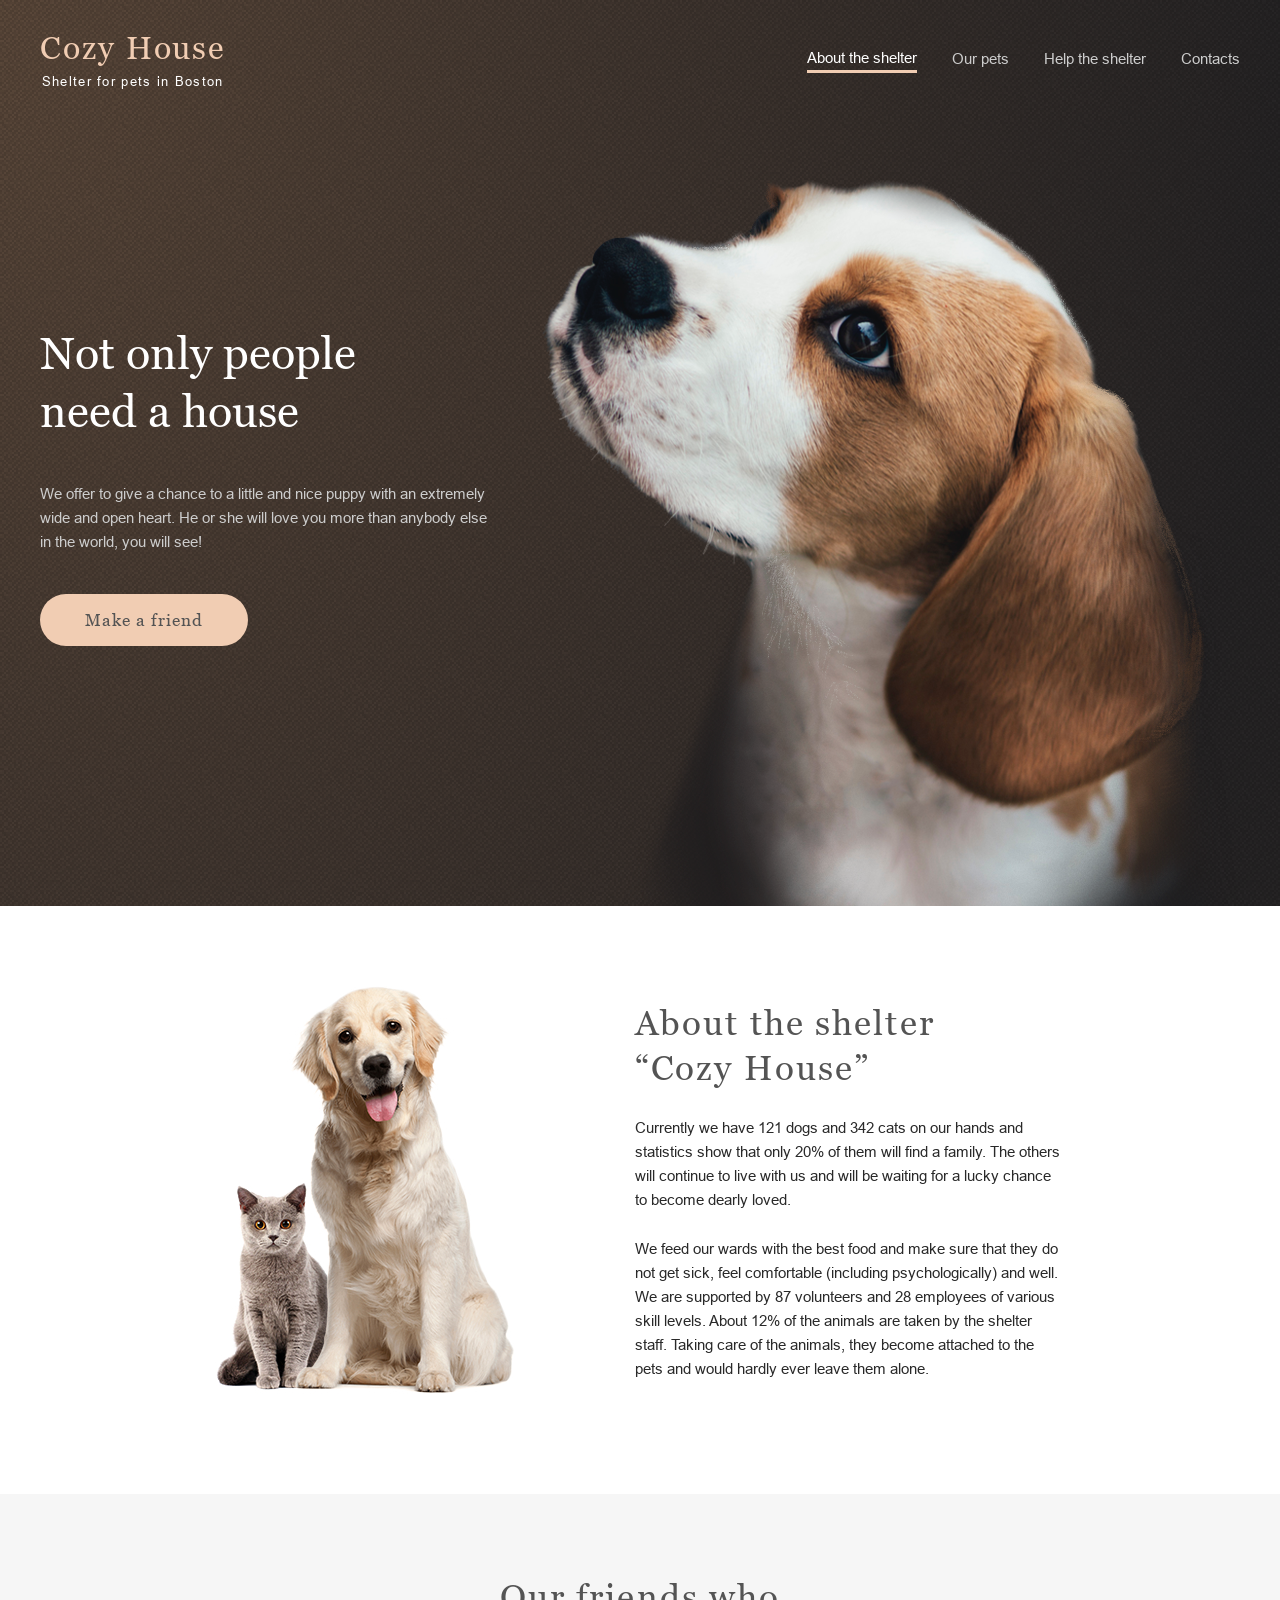
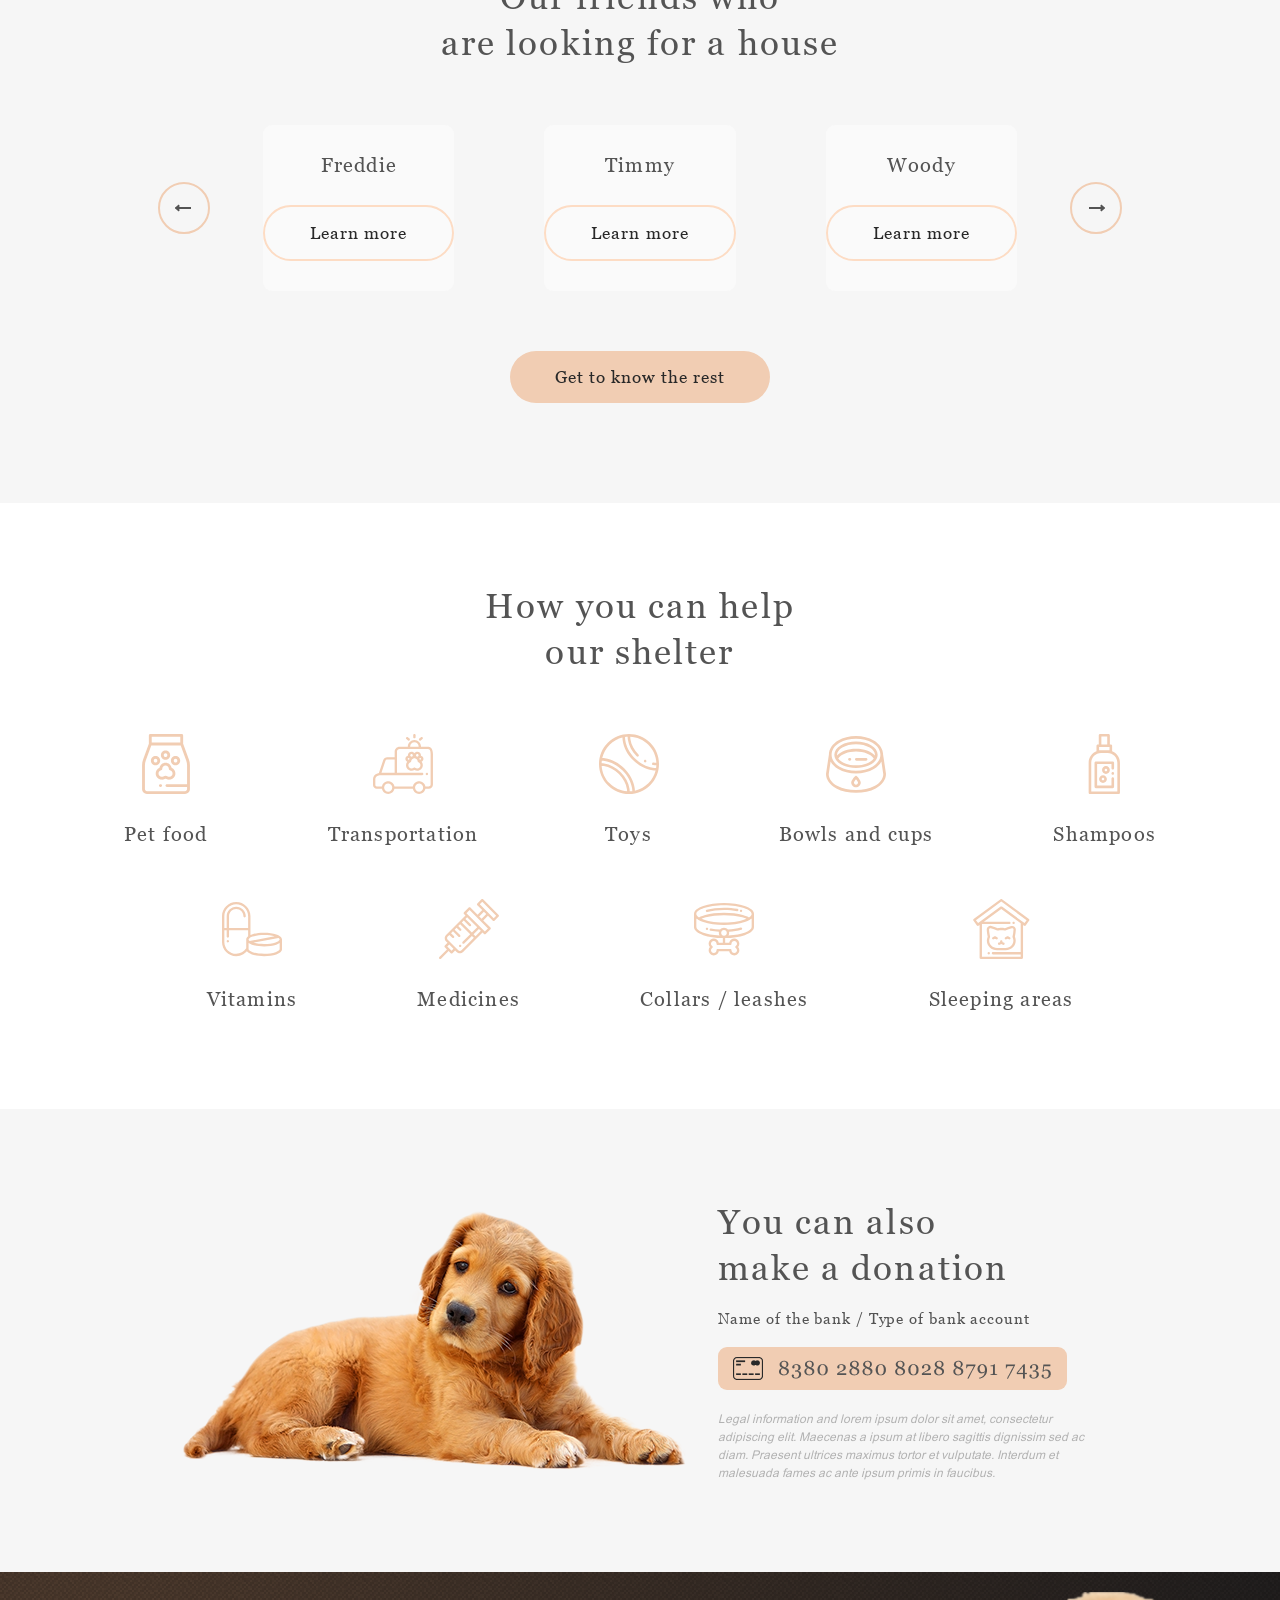
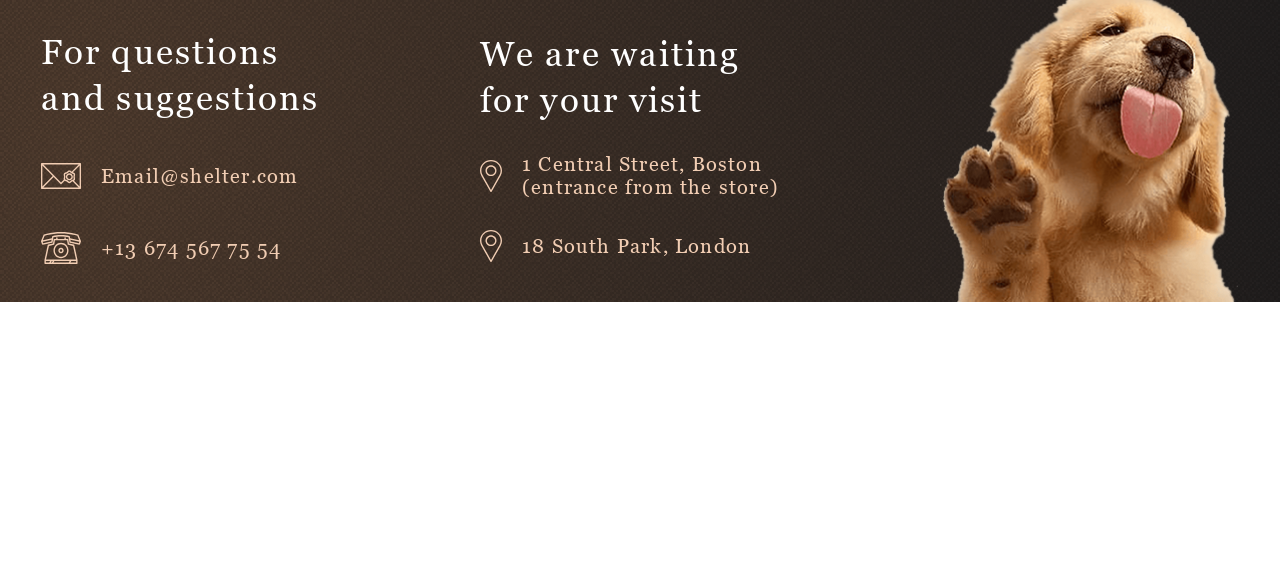
==== commit 53c0abf0: "feat: add paination for pets-page" ====
--- a/index.html
+++ b/index.html
@@ -107,6 +107,12 @@
           <h3 class="pets__heading main__title">
             our friends who<br />are looking for a house
           </h3>
+          <dialog id="modal">
+            <div id="close__modal" class="close__modal">
+              <span class="close__modal-line"></span>
+            </div>
+            <div id="modal__content" class="modal__content"></div>
+          </dialog>
           <div class="pets__slider">
             <button
               class="pets__buttons pets__buttons_left"
@@ -114,7 +120,7 @@
               aria-label="previous slide"
             ></button>
             <div class="pets__viewport">
-              <div class="pets__cards"></div>
+              <div class="pets__cards pets__cards_slider"></div>
             </div>
             <button
               class="pets__buttons pets__buttons_right"
@@ -316,6 +322,6 @@
         </div>
       </div>
     </footer>
-    <script type="module" src="./main.js"></script>
+    <script type="module" src="./js/main.js"></script>
   </body>
 </html>
--- a/sass/style.css
+++ b/sass/style.css
@@ -426,13 +426,11 @@
 
 @font-face {
   font-family: "Georgia";
-  src: url("../fonts/georgia-regular.woff2") format("woff");
-  font-weight: 400;
-  font-style: normal;
+  src: url("../../fonts/georgia-regular.woff2") format("woff"), url("../../fonts/georgia-bold.woff2") format("woff");
 }
 @font-face {
   font-family: "Arial";
-  src: url("../fonts/arial-regular.woff2") format("woff");
+  src: url("../../fonts/arial-regular.woff2") format("woff");
   font-weight: 400;
   font-style: normal;
 }
@@ -1437,7 +1435,10 @@
 .animals .animals__content .animals__buttons .animals__button_left {
   transform: rotate(180deg);
 }
-.animals .animals__content .pets__cards {
+.animals .animals__content .animals__buttons .animals__button_left-all {
+  transform: rotate(180deg);
+}
+.animals .animals__content .pets__cards_catalog {
   width: 100%;
   padding: 15px 0;
   display: grid;
@@ -1446,11 +1447,11 @@
   gap: 30px 40px;
 }
 @media (max-width: 768px) {
-  .animals .animals__content .pets__cards {
+  .animals .animals__content .pets__cards_catalog {
     padding: 0;
   }
 }
-.animals .animals__content .pets__cards .pets__card {
+.animals .animals__content .pets__cards_catalog .pets__card {
   width: 270px;
   background-color: #fafafa;
   border-radius: 9px;
@@ -1463,32 +1464,32 @@
   gap: 30px;
 }
 @media (max-width: 768px) {
-  .animals .animals__content .pets__cards .pets__card:nth-child(n+7) {
+  .animals .animals__content .pets__cards_catalog .pets__card:nth-child(n+7) {
     display: none;
   }
 }
 @media (max-width: 320px) {
-  .animals .animals__content .pets__cards .pets__card:nth-child(n+4) {
+  .animals .animals__content .pets__cards_catalog .pets__card:nth-child(n+4) {
     display: none;
   }
 }
-.animals .animals__content .pets__cards .pets__card .pets__link {
+.animals .animals__content .pets__cards_catalog .pets__card .pets__link {
   transition: background-color 0.3s ease;
 }
-.animals .animals__content .pets__cards .pets__card:hover {
+.animals .animals__content .pets__cards_catalog .pets__card:hover {
   cursor: pointer;
   background-color: #ffffff;
   box-shadow: 0 2px 35px 14px rgba(13, 13, 13, 0.04);
 }
-.animals .animals__content .pets__cards .pets__card:hover .pets__link {
+.animals .animals__content .pets__cards_catalog .pets__card:hover .pets__link {
   background-color: #fddcc4;
 }
 @media (max-width: 320px) {
-  .animals .animals__content .pets__cards .pets__card .pets__card_image {
+  .animals .animals__content .pets__cards_catalog .pets__card .pets__card_image {
     max-width: 270px;
   }
 }
-.animals .animals__content .pets__cards .pets__card .pets__cards_desc {
+.animals .animals__content .pets__cards_catalog .pets__card .pets__cards_desc {
   color: #545454;
   font-family: "Georgia", "Arial", sans-serif;
   font-size: 20px;
@@ -1496,7 +1497,7 @@
   letter-spacing: 0.06em;
   text-align: center;
 }
-.animals .animals__content .pets__cards .pets__card .pets__link {
+.animals .animals__content .pets__cards_catalog .pets__card .pets__link {
   margin-bottom: 30px;
   font-family: "Georgia", "Arial", sans-serif;
   font-size: 17px;
@@ -1509,6 +1510,20 @@
   background-color: #fafafa;
   border-radius: 100px;
   border: 2px solid #fddcc4;
+}
+
+.animals__button.disabled {
+  cursor: default;
+  border-color: #292929;
+  opacity: 0.5;
+  pointer-events: none;
+}
+.animals__button.disabled:hover {
+  background-color: transparent;
+  border-color: #292929;
+}
+.animals__button.disabled img {
+  opacity: 0.4;
 }
 
 @media (max-width: 767px) {
@@ -1692,7 +1707,7 @@
   flex-wrap: wrap;
   gap: 53px;
 }
-@media (max-width: 768px) {
+@media (max-width: 860px) {
   .pets__slider {
     max-width: 708px;
     display: flex;
@@ -1703,7 +1718,18 @@
     gap: 12px;
   }
 }
-@media (max-width: 400px) {
+@media (max-width: 768px) {
+  .pets__slider {
+    max-width: 708px;
+    display: flex;
+    justify-content: center;
+    align-items: center;
+    flex-direction: row;
+    flex-wrap: wrap;
+    gap: 12px;
+  }
+}
+@media (max-width: 510px) {
   .pets__slider {
     display: grid;
     grid-template-columns: 1fr 1fr;
@@ -1719,7 +1745,28 @@
     row-gap: 20px;
   }
 }
-.pets__slider .pets__cards {
+.pets__slider .pets__viewport {
+  overflow: hidden;
+}
+@media (max-width: 510px) {
+  .pets__slider .pets__viewport {
+    grid-column: 1/-1;
+    grid-row: 1;
+  }
+}
+@media (max-width: 400px) {
+  .pets__slider .pets__viewport {
+    grid-column: 1/-1;
+    grid-row: 1;
+  }
+}
+@media (max-width: 320px) {
+  .pets__slider .pets__viewport {
+    grid-column: 1/-1;
+    grid-row: 1;
+  }
+}
+.pets__slider .pets__viewport .pets__cards_slider {
   display: flex;
   justify-content: center;
   align-items: center;
@@ -1728,35 +1775,33 @@
   gap: 90px;
   transition: transform 0.5s ease;
 }
-.pets__slider .pets__cards.animate-left {
+@media (max-width: 860px) {
+  .pets__slider .pets__viewport .pets__cards_slider {
+    display: flex;
+    justify-content: center;
+    align-items: center;
+    flex-direction: row;
+    flex-wrap: wrap;
+    gap: 40px;
+  }
+}
+@media (max-width: 768px) {
+  .pets__slider .pets__viewport .pets__cards_slider {
+    display: flex;
+    justify-content: center;
+    align-items: center;
+    flex-direction: row;
+    flex-wrap: wrap;
+    gap: 40px;
+  }
+}
+.pets__slider .pets__viewport .pets__cards_slider.animate-left {
   transform: translateX(-100%);
 }
-.pets__slider .pets__cards.animate-right {
+.pets__slider .pets__viewport .pets__cards_slider.animate-right {
   transform: translateX(100%);
 }
-@media (max-width: 768px) {
-  .pets__slider .pets__cards {
-    display: flex;
-    justify-content: center;
-    align-items: center;
-    flex-direction: row;
-    flex-wrap: wrap;
-    gap: 40px;
-  }
-}
-@media (max-width: 400px) {
-  .pets__slider .pets__cards {
-    grid-column: 1/-1;
-    grid-row: 1;
-  }
-}
-@media (max-width: 320px) {
-  .pets__slider .pets__cards {
-    grid-column: 1/-1;
-    grid-row: 1;
-  }
-}
-.pets__slider .pets__cards .pets__card {
+.pets__slider .pets__viewport .pets__cards_slider .pets__card {
   background-color: #fafafa;
   transition: box-shadow 0.3s ease;
   display: flex;
@@ -1767,28 +1812,30 @@
   gap: 30px;
   border-radius: 9px;
 }
-.pets__slider .pets__cards .pets__card .pets__link {
+.pets__slider .pets__viewport .pets__cards_slider .pets__card .pets__link {
   transition: background-color 0.3s ease;
 }
-.pets__slider .pets__cards .pets__card:hover {
+.pets__slider .pets__viewport .pets__cards_slider .pets__card:hover {
   cursor: pointer;
   background-color: #ffffff;
   box-shadow: 0 2px 35px 14px rgba(13, 13, 13, 0.04);
 }
-.pets__slider .pets__cards .pets__card:hover .pets__link {
+.pets__slider .pets__viewport .pets__cards_slider .pets__card:hover .pets__link {
   background-color: #fddcc4;
 }
 @media (max-width: 400px) {
-  .pets__slider .pets__cards .pets__card .pets__buttons {
+  .pets__slider .pets__viewport .pets__cards_slider .pets__card .pets__buttons {
+    grid-column: 2;
     grid-row: 2;
   }
 }
 @media (max-width: 320px) {
-  .pets__slider .pets__cards .pets__card .pets__buttons {
+  .pets__slider .pets__viewport .pets__cards_slider .pets__card .pets__buttons {
+    grid-column: 2;
     grid-row: 2;
   }
 }
-.pets__slider .pets__cards .pets__card .pets__cards_desc {
+.pets__slider .pets__viewport .pets__cards_slider .pets__card .pets__cards_desc {
   color: #545454;
   font-family: "Georgia", "Arial", sans-serif;
   font-size: 20px;
@@ -1796,7 +1843,7 @@
   letter-spacing: 0.06em;
   text-align: center;
 }
-.pets__slider .pets__cards .pets__card .pets__link {
+.pets__slider .pets__viewport .pets__cards_slider .pets__card .pets__link {
   margin-bottom: 30px;
   font-family: "Georgia", "Arial", sans-serif;
   font-size: 17px;
@@ -1810,12 +1857,8 @@
   border-radius: 100px;
   border: 2px solid #fddcc4;
 }
-.pets__slider .pets__cards .pets__card .pets__card_image {
+.pets__slider .pets__viewport .pets__cards_slider .pets__card .pets__card_image {
   max-width: 270px;
-}
-
-.pets__viewport {
-  overflow: hidden;
 }
 
 .pets__buttons {
@@ -1857,6 +1900,212 @@
   transform: rotate(180deg);
 }
 
+body:has(dialog[open]) {
+  overflow: hidden;
+  scrollbar-gutter: stable;
+}
+
+dialog {
+  border: none;
+  border-radius: 12px;
+  box-shadow: 0 2px 35px 14px rgba(13, 13, 13, 0.04);
+  background-color: #ffffff;
+  max-width: 952px;
+  width: 100%;
+  padding: 0;
+  opacity: 0;
+  transform: translateY(-20px) scale(0.95);
+  transition: opacity 0.3s ease, transform 0.3s ease, display 0.3s ease allow-discrete, overlay 0.3s ease allow-discrete;
+}
+dialog[open] {
+  opacity: 1;
+  transform: translateY(0) scale(1);
+}
+dialog::backdrop {
+  background: rgba(41, 41, 41, 0.6);
+}
+@media (max-width: 768px) {
+  dialog {
+    max-width: 682px;
+    width: 100%;
+  }
+}
+@media (max-width: 320px) {
+  dialog {
+    max-width: 270px;
+    width: 100%;
+  }
+}
+dialog .close__modal {
+  display: flex;
+  justify-content: center;
+  align-items: center;
+  flex-direction: row;
+  flex-wrap: wrap;
+  gap: 0;
+  position: relative;
+  margin-left: auto;
+  width: 52px;
+  height: 52px;
+  border-radius: 50%;
+  border: 2px solid #f1cdb3;
+  cursor: pointer;
+}
+dialog .close__modal:hover {
+  background-color: #f1cdb3;
+}
+dialog .close__modal .close__modal-line::before {
+  content: "";
+  display: block;
+  position: absolute;
+  top: 50%;
+  left: 50%;
+  width: 12px;
+  height: 2px;
+  border-radius: 2px;
+  transition: background-color 0.3s ease;
+  background-color: black;
+  transform: translate(-50%, -50%) rotate(45deg);
+}
+dialog .close__modal .close__modal-line::after {
+  content: "";
+  display: block;
+  position: absolute;
+  top: 50%;
+  left: 50%;
+  width: 12px;
+  height: 2px;
+  border-radius: 2px;
+  transition: background-color 0.3s ease;
+  background-color: black;
+  transform: translate(-50%, -50%) rotate(-45deg);
+}
+dialog .pets__card-modal {
+  display: flex;
+  justify-content: start;
+  align-items: center;
+  flex-direction: row;
+  flex-wrap: nowrap;
+  gap: 0;
+}
+dialog .pets__card-modal .pets__card-modal_image {
+  max-width: 500px;
+  width: 100%;
+}
+@media (max-width: 768px) {
+  dialog .pets__card-modal .pets__card-modal_image {
+    max-width: 350px;
+    width: 100%;
+  }
+}
+@media (max-width: 320px) {
+  dialog .pets__card-modal .pets__card-modal_image {
+    display: none;
+  }
+}
+dialog .pets__card-modal .pets__card-modal_block {
+  display: flex;
+  justify-content: center;
+  align-items: start;
+  flex-direction: column;
+  flex-wrap: wrap;
+  gap: 40px;
+  margin: 0 auto;
+  max-width: 351px;
+  width: 100%;
+}
+@media (max-width: 768px) {
+  dialog .pets__card-modal .pets__card-modal_block {
+    display: flex;
+    justify-content: center;
+    align-items: start;
+    flex-direction: column;
+    flex-wrap: wrap;
+    gap: 20px;
+    max-width: 260px;
+    width: 100%;
+  }
+}
+@media (max-width: 320px) {
+  dialog .pets__card-modal .pets__card-modal_block {
+    display: flex;
+    justify-content: center;
+    align-items: center;
+    flex-direction: column;
+    flex-wrap: wrap;
+    gap: 20px;
+    max-width: 220px;
+    width: 100%;
+  }
+}
+dialog .pets__card-modal .pets__card-modal_block .pets__card-modal_title {
+  display: flex;
+  justify-content: center;
+  align-items: start;
+  flex-direction: column;
+  flex-wrap: wrap;
+  gap: 10px;
+}
+@media (max-width: 320px) {
+  dialog .pets__card-modal .pets__card-modal_block .pets__card-modal_title {
+    display: flex;
+    justify-content: center;
+    align-items: center;
+    flex-direction: column;
+    flex-wrap: wrap;
+    gap: 10px;
+  }
+}
+dialog .pets__card-modal .pets__card-modal_block .pets__card-modal_title .pets__card-modal_desc {
+  font-family: "Georgia", "Arial", sans-serif;
+  font-size: 35px;
+  font-weight: 400;
+  line-height: 130%;
+  letter-spacing: 0.06em;
+}
+dialog .pets__card-modal .pets__card-modal_block .pets__card-modal_title .type-breed {
+  font-family: "Georgia", "Arial", sans-serif;
+  font-size: 20px;
+  font-weight: 400;
+  letter-spacing: 0.06em;
+  text-align: center;
+}
+dialog .pets__card-modal .pets__card-modal_block .pets__card-modal_description {
+  font-family: "Georgia", "Arial", sans-serif;
+  font-size: 15px;
+  font-weight: 400;
+  line-height: 110%;
+  letter-spacing: 0.06em;
+}
+dialog .pets__card-modal .pets__card-modal_block .pets__card-modal_info {
+  display: flex;
+  justify-content: center;
+  align-items: start;
+  flex-direction: column;
+  flex-wrap: wrap;
+  gap: 10px;
+  font-family: "Georgia", "Arial", sans-serif;
+  font-size: 15px;
+  font-weight: 400;
+  line-height: 110%;
+  letter-spacing: 0.06em;
+  list-style-type: disc;
+}
+dialog .pets__card-modal .pets__card-modal_block .pets__card-modal_info li::marker {
+  color: #f1cdb3;
+}
+@media (max-width: 768px) {
+  dialog .pets__card-modal .pets__card-modal_block .pets__card-modal_info {
+    display: flex;
+    justify-content: center;
+    align-items: start;
+    flex-direction: column;
+    flex-wrap: wrap;
+    gap: 5px;
+    margin-bottom: 10px;
+  }
+}
+
 html {
   scroll-behavior: smooth;
 }/*# sourceMappingURL=style.css.map */
